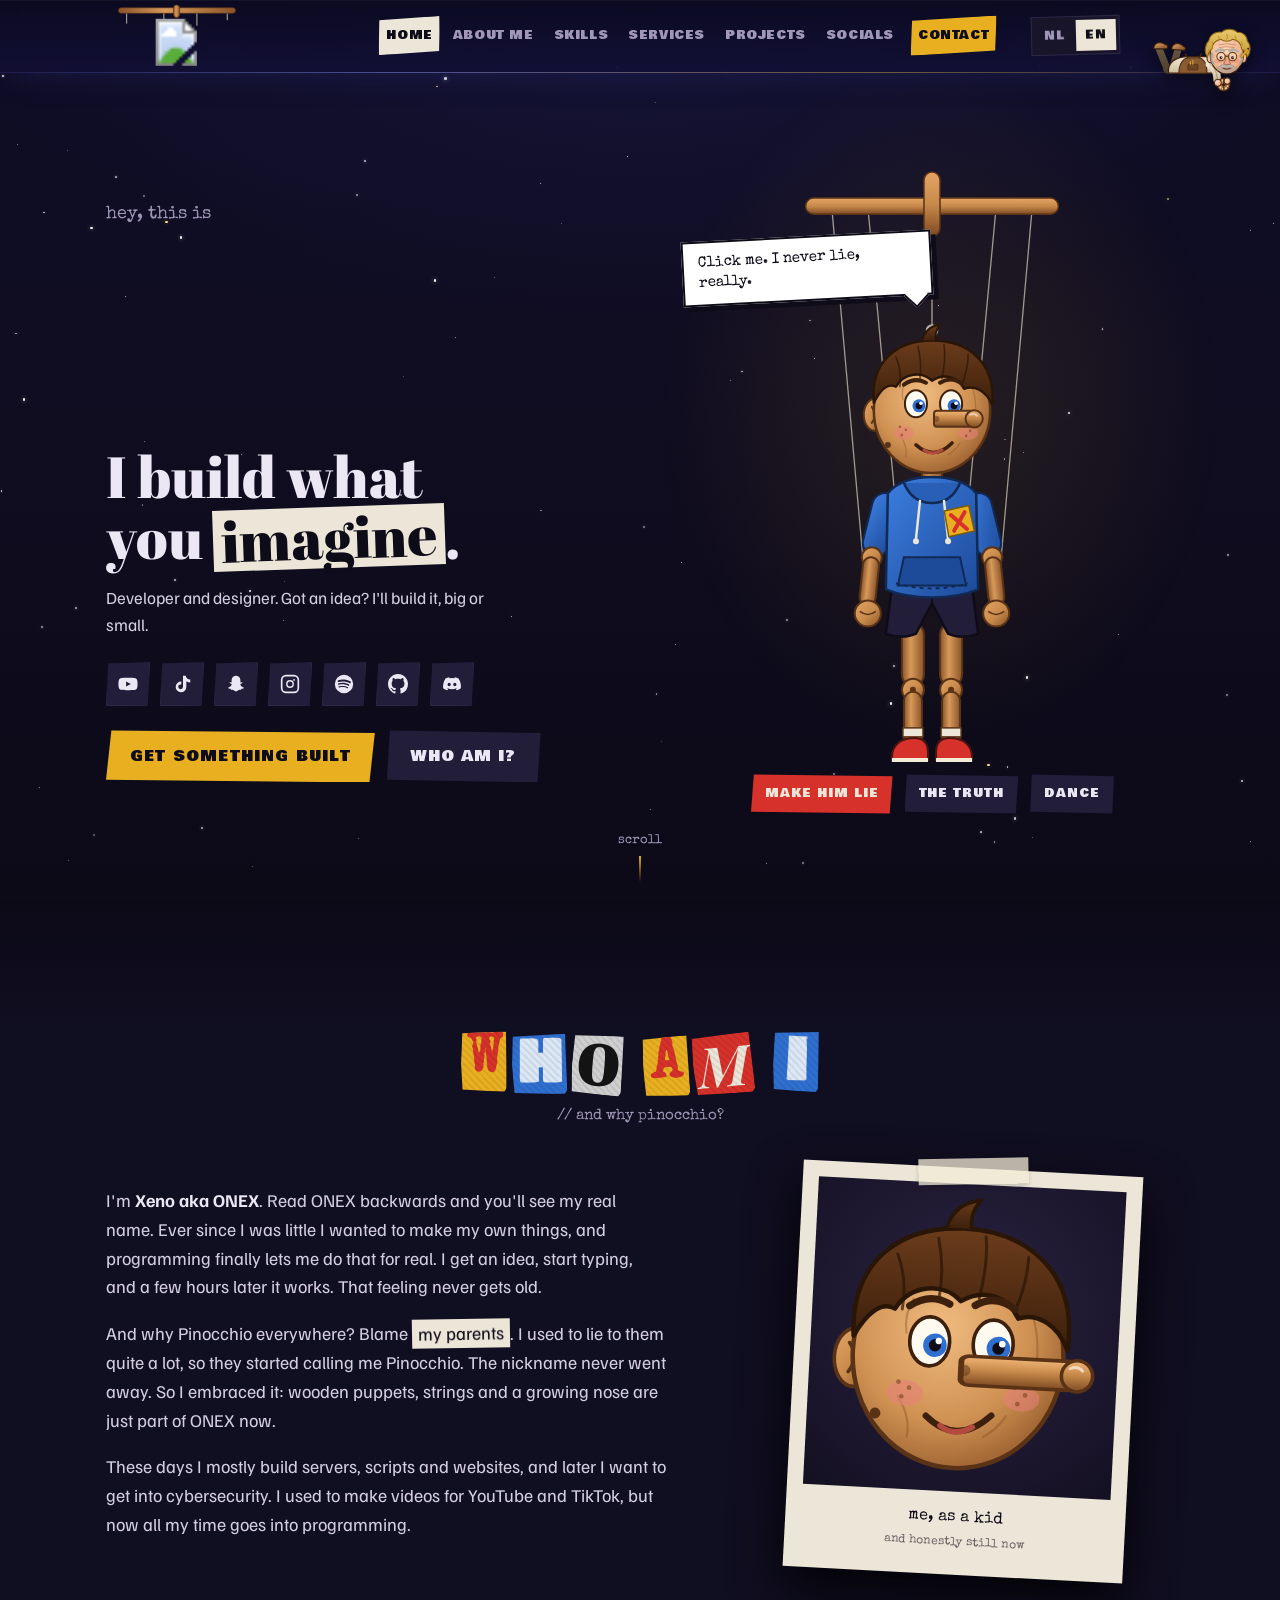
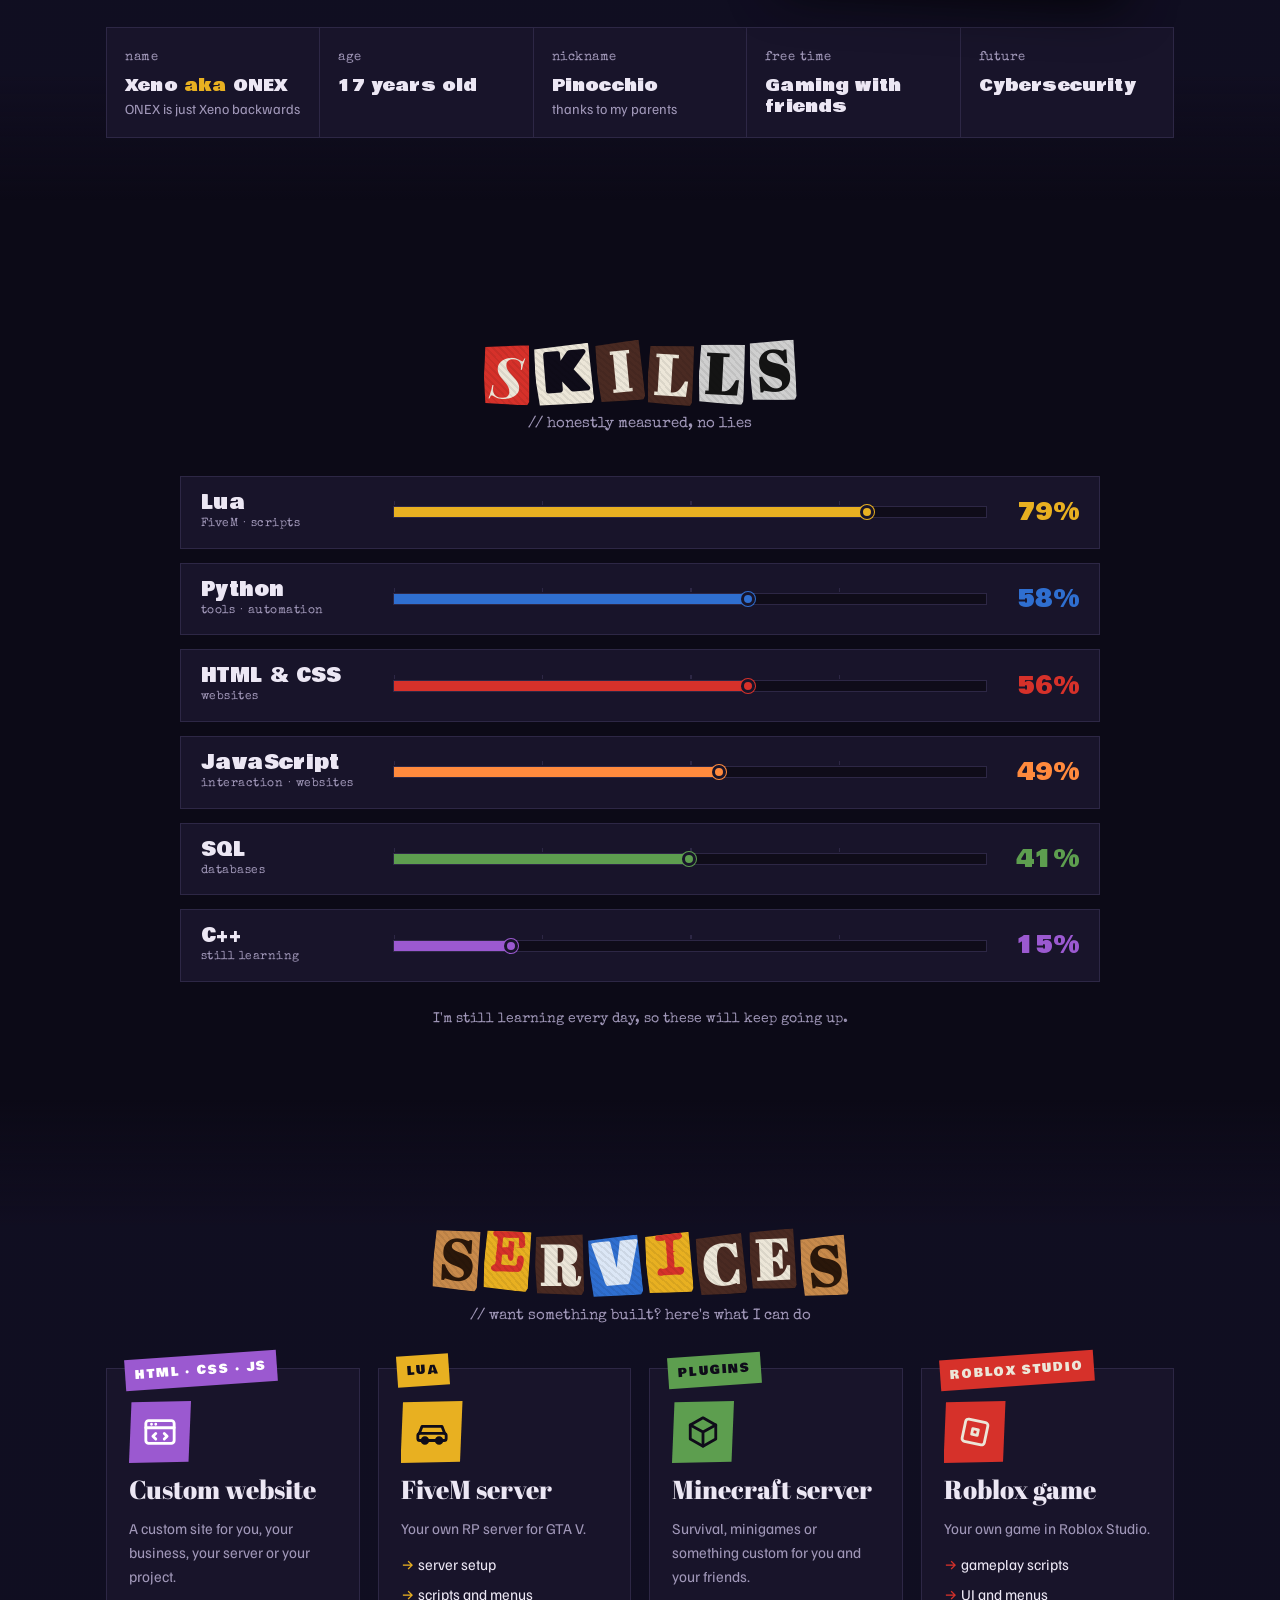
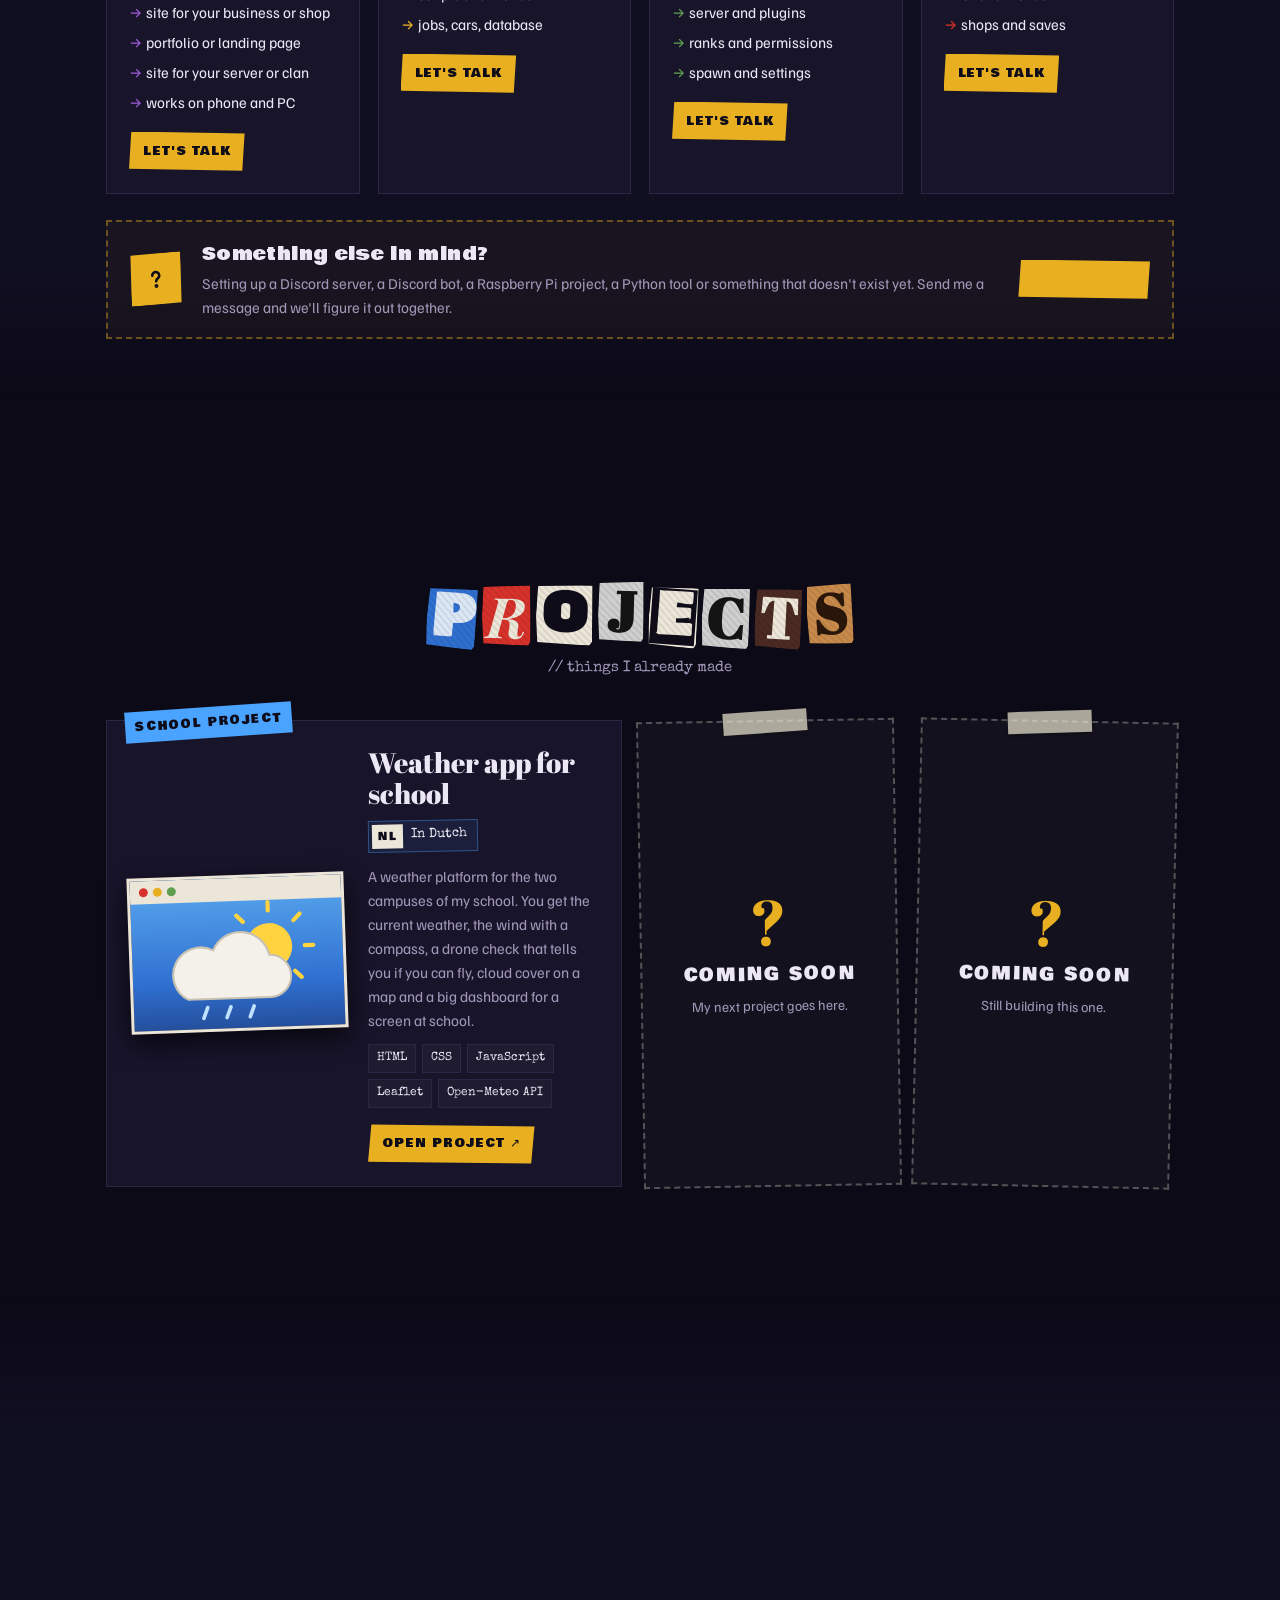
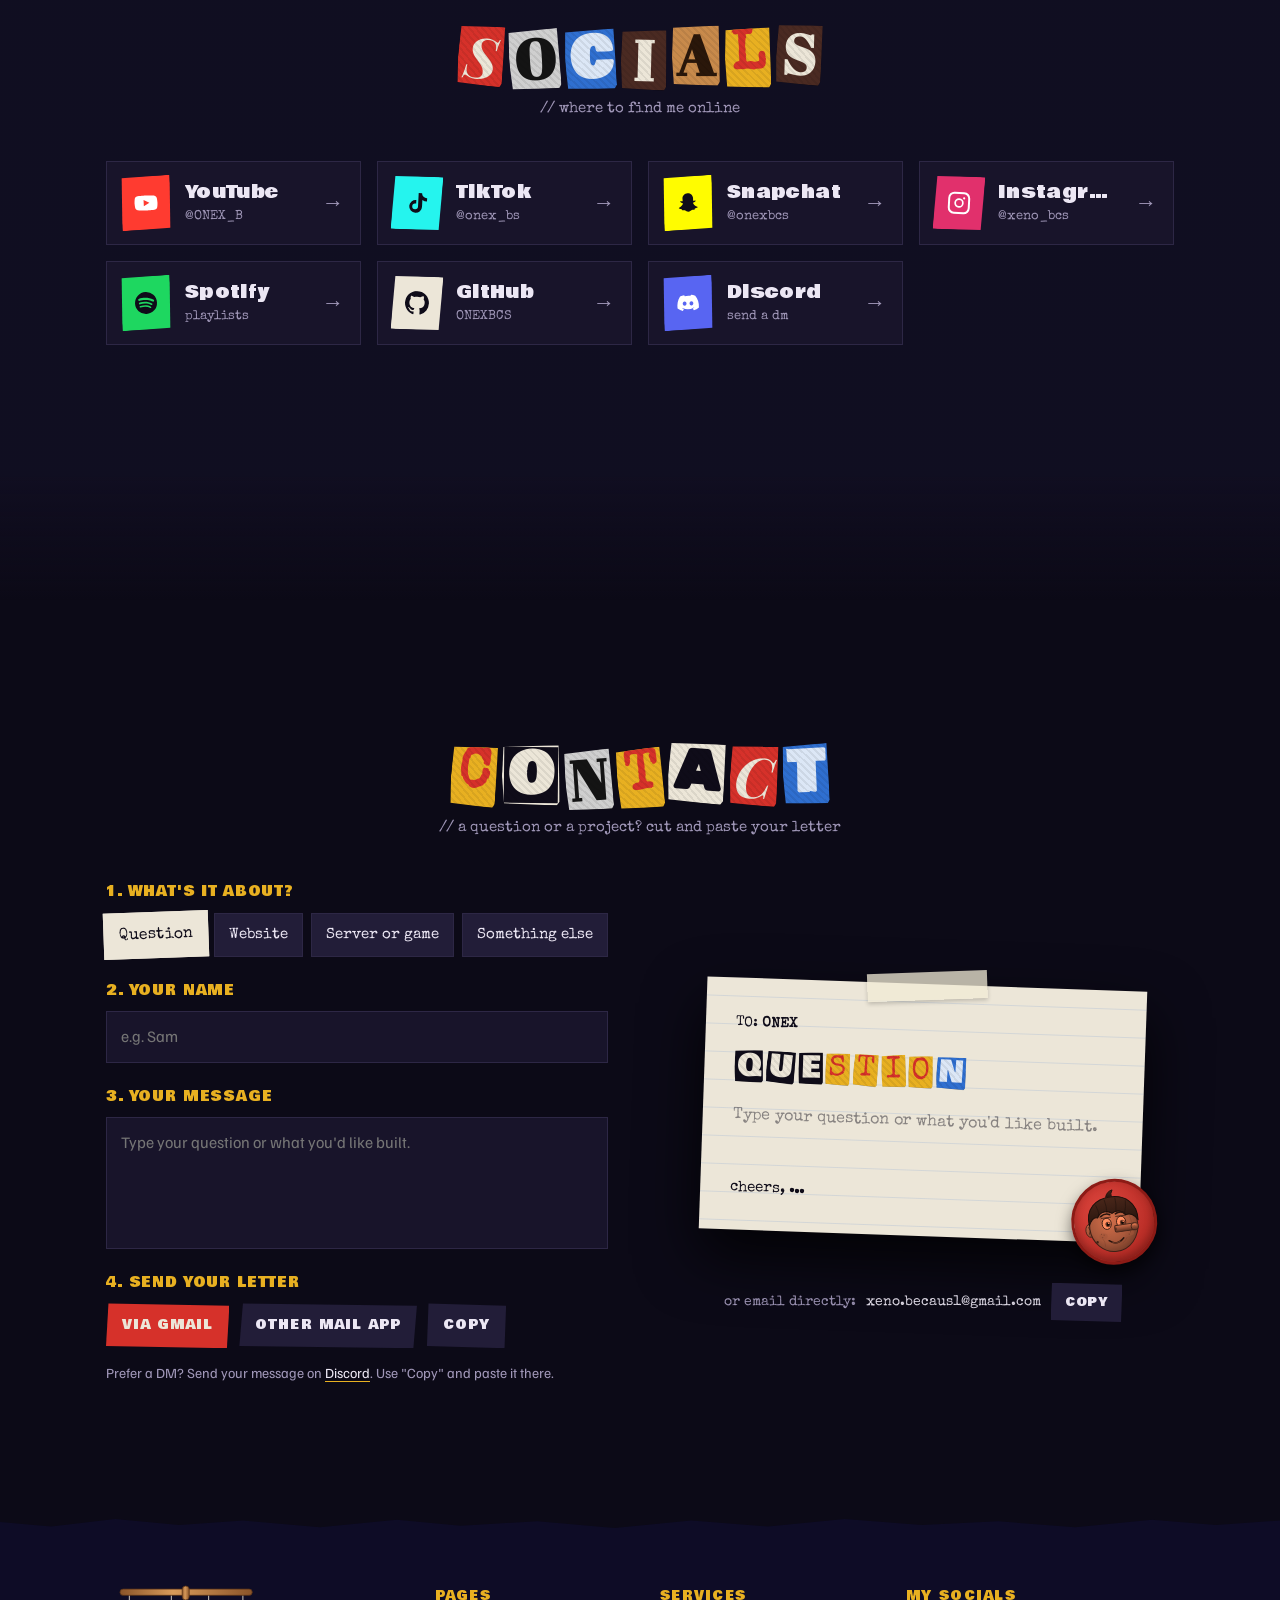
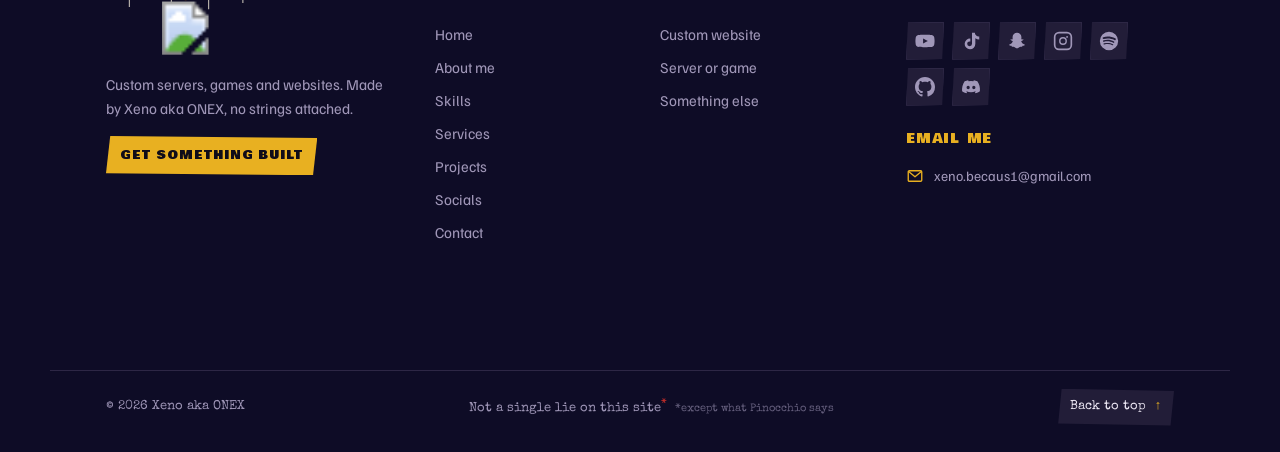
==== index.html @ 5aa5f18d "Intro strings: Contact (7th menu item) drops in order again Co-Authored-By: Claude Opus 5.5 <noreply" ====
<!doctype html>
<html lang="nl">
<head>
<script>if(!matchMedia("(prefers-reduced-motion: reduce)").matches)document.documentElement.classList.add("rig-on")</script>
<meta charset="utf-8">
<meta name="viewport" content="width=device-width, initial-scale=1, viewport-fit=cover">
<meta name="description" content="ONEX: servers, games en websites op maat. FiveM, Minecraft, Roblox en custom websites.">
<link rel="icon" href="favicon.ico" sizes="any">
<link rel="icon" type="image/png" sizes="64x64" href="assets/images/favicon.png">
<link rel="apple-touch-icon" href="assets/images/apple-touch-icon.png">
<meta name="theme-color" content="#0f0c19">
<meta property="og:title" content="ONEX · Pinokkio's werkplaats">
<meta property="og:description" content="Ik bouw wat jij bedenkt. Servers, games en websites op maat.">
<title>ONEX · Pinokkio's werkplaats</title>
<link rel="preconnect" href="https://fonts.googleapis.com">
<link rel="preconnect" href="https://fonts.gstatic.com" crossorigin>
<link rel="stylesheet" href="https://fonts.googleapis.com/css2?family=Abril+Fatface&family=Bowlby+One&family=Familjen+Grotesk:wght@400;500;700&family=Special+Elite&family=Rubik+Mono+One&family=Playfair+Display:ital,wght@1,900&display=swap">
<link rel="stylesheet" href="assets/css/style.css?v=66">
</head>
<body>


<svg width="0" height="0" style="position:absolute" aria-hidden="true">
  <defs>
    <linearGradient id="gWood" x1="0" y1="0" x2="1" y2="1"><stop offset="0" stop-color="#e3a466"/><stop offset=".55" stop-color="#c88a4b"/><stop offset="1" stop-color="#8a5429"/></linearGradient>
    <radialGradient id="gFace" cx=".42" cy=".38" r=".7"><stop offset="0" stop-color="#f0bb80"/><stop offset=".6" stop-color="#cf9152"/><stop offset="1" stop-color="#93592b"/></radialGradient>
    <linearGradient id="gNose" x1="0" y1="0" x2="0" y2="1"><stop offset="0" stop-color="#f0b675"/><stop offset=".45" stop-color="#c88a4b"/><stop offset="1" stop-color="#7e4a22"/></linearGradient>
    <linearGradient id="gLimb" x1="0" y1="0" x2="1" y2="0"><stop offset="0" stop-color="#8a5429"/><stop offset=".4" stop-color="#d89a5a"/><stop offset="1" stop-color="#8a5429"/></linearGradient>
    <linearGradient id="gHood" x1="0" y1="0" x2="1" y2="1"><stop offset="0" stop-color="#3c7ee0"/><stop offset="1" stop-color="#1d4a99"/></linearGradient>
    <pattern id="gScan" width="4" height="4" patternUnits="userSpaceOnUse"><rect width="4" height="2" fill="#00000030"/></pattern>
    <linearGradient id="gHair" x1="0" y1="0" x2="0" y2="1"><stop offset="0" stop-color="#6b3c1b"/><stop offset="1" stop-color="#3d200c"/></linearGradient>
  </defs>

  <!-- original wooden head, nose controlled by --nose -->
  <symbol id="pHead" viewBox="0 0 320 560" overflow="visible">
    <!-- ear -->
    <ellipse cx="103" cy="128" rx="11" ry="16" fill="url(#gWood)" stroke="#5a3317" stroke-width="2"/>
    <path d="M100 120q6 8 0 16" stroke="#5a3317" stroke-width="2" fill="none" stroke-linecap="round"/>
    <!-- face -->
    <ellipse cx="160" cy="124" rx="58" ry="62" fill="url(#gFace)" stroke="#5a3317" stroke-width="2.5"/>
    <g stroke="#7a4520" stroke-width="1.2" fill="none" opacity=".35" stroke-linecap="round">
      <path d="M128 148q8 12 6 22"/><path d="M200 100q6 18 2 36"/><path d="M134 94q-5 9-3 19"/><path d="M188 156q-5 8-12 12"/>
    </g>
    <!-- carved hair -->
    <path d="M102 116C98 74 126 54 160 54c36 0 64 22 60 64-6-14-18-20-28-16-6-12-20-16-32-8-10-10-28-8-36 6-8-4-16 4-22 16z" fill="url(#gHair)" stroke="#2a1606" stroke-width="2.5" stroke-linejoin="round"/>
    <g stroke="#2a1606" stroke-width="1.6" fill="none" opacity=".7" stroke-linecap="round">
      <path d="M124 70q6 14 4 30"/><path d="M146 60q4 16 2 32"/><path d="M172 58q2 14-2 34"/><path d="M196 68q0 14-6 30"/>
    </g>
    <path d="M150 54q4-14 18-16q-6 8-4 16" fill="url(#gHair)" stroke="#2a1606" stroke-width="2"/>
    <!-- brows -->
    <path d="M132 98q11-8 22-2" stroke="#3d200c" stroke-width="4" fill="none" stroke-linecap="round"/>
    <path d="M168 96q11-7 22 1" stroke="#3d200c" stroke-width="4" fill="none" stroke-linecap="round"/>
    <!-- eyes -->
    <ellipse cx="144" cy="117" rx="11" ry="13.5" fill="#fffaf0" stroke="#3d200c" stroke-width="2"/>
    <ellipse cx="179" cy="117" rx="11" ry="13.5" fill="#fffaf0" stroke="#3d200c" stroke-width="2"/>
    <g class="p-pupil">
      <circle cx="147" cy="119" r="6.5" fill="#2f6fd0"/><circle cx="147" cy="119" r="3.4" fill="#0f0c19"/><circle cx="149" cy="116.5" r="1.8" fill="#fff"/>
      <circle cx="182" cy="119" r="6.5" fill="#2f6fd0"/><circle cx="182" cy="119" r="3.4" fill="#0f0c19"/><circle cx="184" cy="116.5" r="1.8" fill="#fff"/>
    </g>
    <ellipse class="p-lid" cx="144" cy="117" rx="12" ry="14.5" fill="#c88a4b" stroke="#3d200c" stroke-width="2"/>
    <ellipse class="p-lid" cx="179" cy="117" rx="12" ry="14.5" fill="#c88a4b" stroke="#3d200c" stroke-width="2"/>
    <!-- cheeks & freckles -->
    <ellipse cx="132" cy="146" rx="10" ry="7" fill="#e8807a" opacity=".55"/>
    <ellipse cx="196" cy="146" rx="10" ry="7" fill="#e8807a" opacity=".55"/>
    <g fill="#7a4520" opacity=".6"><circle cx="128" cy="140" r="1.3"/><circle cx="134" cy="143" r="1.3"/><circle cx="130" cy="148" r="1.3"/><circle cx="192" cy="140" r="1.3"/><circle cx="198" cy="144" r="1.3"/><circle cx="194" cy="149" r="1.3"/></g>
    <!-- mouth -->
    <path d="M144 158q18 16 36-2" stroke="#3d200c" stroke-width="3.5" fill="none" stroke-linecap="round"/>
    <path d="M152 163q8 6 18 0" stroke="#b34a3e" stroke-width="3" fill="none" stroke-linecap="round"/>
    <!-- wood joint at jaw -->
    <circle cx="116" cy="158" r="3" fill="#5a3317"/>
    <!-- nose -->
    <rect class="p-nose" x="162" y="124" width="40" height="16" rx="3" fill="url(#gNose)" stroke="#5a3317" stroke-width="2"/>
    <g class="p-tip">
      <circle cx="202" cy="132" r="8.6" fill="url(#gNose)" stroke="#5a3317" stroke-width="2"/>
      <path d="M198 128q4-2 7 1" stroke="#fff" stroke-width="1.6" fill="none" opacity=".6" stroke-linecap="round"/>
      <g class="p-leaf"><path d="M200 124q2-14 16-16q-2 14-16 16z" fill="#5d9e4f" stroke="#2e5a24" stroke-width="1.5"/><path d="M201 123l10-10" stroke="#2e5a24" stroke-width="1.2"/></g>
    </g>
    <circle cx="164" cy="132" r="3.2" fill="#5a3317" opacity=".5"/>
  </symbol>

  <symbol id="i-gh" viewBox="0 0 16 16"><path d="M8 0C3.58 0 0 3.58 0 8c0 3.54 2.29 6.53 5.47 7.59.4.07.55-.17.55-.38 0-.19-.01-.82-.01-1.49-2.01.37-2.53-.49-2.69-.94-.09-.23-.48-.94-.82-1.13-.28-.15-.68-.52-.01-.53.63-.01 1.08.58 1.23.82.72 1.21 1.87.87 2.33.66.07-.52.28-.87.51-1.07-1.78-.2-3.64-.89-3.64-3.95 0-.87.31-1.59.82-2.15-.08-.2-.36-1.02.08-2.12 0 0 .67-.21 2.2.82.64-.18 1.32-.27 2-.27.68 0 1.36.09 2 .27 1.53-1.04 2.2-.82 2.2-.82.44 1.1.16 1.92.08 2.12.51.56.82 1.27.82 2.15 0 3.07-1.87 3.75-3.65 3.95.29.25.54.73.54 1.48 0 1.07-.01 1.93-.01 2.2 0 .21.15.46.55.38A8.01 8.01 0 0016 8c0-4.42-3.58-8-8-8z"/></symbol>
  <symbol id="i-yt" viewBox="0 0 24 24"><path d="M23 7.2a3 3 0 00-2.1-2.1C19 4.6 12 4.6 12 4.6s-7 0-8.9.5A3 3 0 001 7.2 31 31 0 00.5 12 31 31 0 001 16.8a3 3 0 002.1 2.1c1.9.5 8.9.5 8.9.5s7 0 8.9-.5a3 3 0 002.1-2.1 31 31 0 00.5-4.8 31 31 0 00-.5-4.8zM9.7 15.1V8.9L15.4 12z"/></symbol>
  <symbol id="i-tt" viewBox="0 0 24 24"><path d="M16.6 2h-3.4v13.4a2.9 2.9 0 11-2.9-2.9c.3 0 .6 0 .9.1V9.1a6.4 6.4 0 106 6.3V8.6a8.1 8.1 0 004.7 1.5V6.7a4.8 4.8 0 01-5.3-4.7z"/></symbol>
  <symbol id="i-sc" viewBox="0 0 24 24"><path d="M12 2.2c2.9 0 5.2 2.2 5.3 5.1l-.1 2.6c.6.3 1.3.1 1.8-.1.5-.2 1 .4.6.9-.5.6-1.5.9-2.2 1.2-.3.1-.4.4-.3.7.8 1.8 2.2 3.1 4 3.6.4.1.5.6.1.8-.8.4-1.7.6-2.6.8-.2.3-.2.9-.5 1.2-.8 0-1.7-.2-2.6.1-1.2.4-2 1.7-3.5 1.7s-2.3-1.3-3.5-1.7c-.9-.3-1.8-.1-2.6-.1-.3-.3-.3-.9-.5-1.2-.9-.2-1.8-.4-2.6-.8-.4-.2-.3-.7.1-.8 1.8-.5 3.2-1.8 4-3.6.1-.3 0-.6-.3-.7-.7-.3-1.7-.6-2.2-1.2-.4-.5.1-1.1.6-.9.5.2 1.2.4 1.8.1l-.1-2.6C6.8 4.4 9.1 2.2 12 2.2z"/></symbol>
  <symbol id="i-sp" viewBox="0 0 24 24"><path d="M12 1a11 11 0 100 22 11 11 0 000-22zm5 15.9a.7.7 0 01-.9.2c-2.6-1.6-5.8-1.9-9.6-1a.7.7 0 11-.3-1.3c4.2-1 7.7-.6 10.6 1.2.3.2.4.6.2.9zm1.3-3a.9.9 0 01-1.2.3c-2.9-1.8-7.4-2.3-10.9-1.3a.9.9 0 11-.5-1.7c4-1.2 9-.6 12.3 1.5.4.2.6.8.3 1.2zm.1-3.1C14.9 8.7 9.2 8.5 5.9 9.5a1.1 1.1 0 11-.6-2.1c3.8-1.2 10.1-.9 14.1 1.4a1.1 1.1 0 11-1 1.9z"/></symbol>
  <symbol id="i-ig" viewBox="0 0 24 24"><path d="M12 7.3a4.7 4.7 0 100 9.4 4.7 4.7 0 000-9.4zm0 7.7a3 3 0 110-6 3 3 0 010 6zm6-7.9a1.1 1.1 0 11-2.2 0 1.1 1.1 0 012.2 0zM16.8 1H7.2A6.2 6.2 0 001 7.2v9.6A6.2 6.2 0 007.2 23h9.6a6.2 6.2 0 006.2-6.2V7.2A6.2 6.2 0 0016.8 1zm4.2 15.8a4.2 4.2 0 01-4.2 4.2H7.2A4.2 4.2 0 013 16.8V7.2A4.2 4.2 0 017.2 3h9.6A4.2 4.2 0 0121 7.2z"/></symbol>
  <symbol id="i-dc" viewBox="0 0 24 24"><path d="M19.6 5.2A17 17 0 0015.4 4l-.5 1a15.7 15.7 0 00-5.8 0l-.5-1a17 17 0 00-4.2 1.2C1.7 9.2 1 13.1 1.3 17a17 17 0 005.2 2.6l1.1-1.8a11 11 0 01-1.7-.8l.4-.3a12 12 0 0011.4 0l.4.3-1.7.8 1.1 1.8a17 17 0 005.2-2.6c.4-4.5-.7-8.4-3.1-11.8zM8.6 14.6c-1 0-1.9-1-1.9-2.1s.8-2.1 1.9-2.1 1.9 1 1.9 2.1-.8 2.1-1.9 2.1zm6.8 0c-1 0-1.9-1-1.9-2.1s.8-2.1 1.9-2.1 1.9 1 1.9 2.1-.8 2.1-1.9 2.1z"/></symbol>
</svg>

<header class="header">
  <div class="wrap">
    <a class="logo" href="#home" aria-label="ONEX home"><svg class="brand" viewBox="0 0 204 90" role="img" aria-label="ONEX">
  <g class="b-swing">
    <g stroke="#e6dfcf" stroke-width="1.3" opacity=".9"><line x1="30" y1="9" x2="30" y2="27"/><line x1="84" y1="9" x2="84" y2="24"/><line x1="132" y1="9" x2="132" y2="30"/><line x1="176" y1="9" x2="176" y2="22"/></g>
    <image preserveAspectRatio="xMidYMid meet" href="assets/images/onex-letters.webp" x="2" y="20" width="200" height="68.3"/>
  </g>
  <g class="b-bar">
    <rect x="18" y="4" width="170" height="8" rx="4" fill="url(#gLimb)" stroke="#5a3317" stroke-width="1"/>
    <rect x="98" y="0" width="9" height="18" rx="4.5" fill="url(#gLimb)" stroke="#5a3317" stroke-width="1"/>
  </g>
</svg></a>
    <input type="checkbox" id="menu" aria-label="Menu openen">
    <label class="burger" for="menu" aria-hidden="true"><span></span><span></span><span></span></label>
    <nav class="nav" aria-label="Hoofdmenu">
      <a href="#home">Home</a>
      <a href="#wie">Wie ben ik</a>
      <a href="#skills">Skills</a>
      <a href="#bouwen">Laten maken</a>
      <a href="#projecten">Projecten</a>
      <a href="#socials">Socials</a>
      <a href="#contact" class="cta">Contact</a>
    </nav>
    <div class="lang" role="group" aria-label="Kies taal"><button type="button" data-lang="nl" aria-pressed="true">NL</button><button type="button" data-lang="en" aria-pressed="false">EN</button></div>
  </div>
  <div class="progress" aria-hidden="true"></div>
</header>

<main>
  <!-- HOME -->
  <section class="hero" id="home">
    <div class="wrap hero-grid">
      <div class="copy">
        <p class="hey">hey, dit is</p>
        <h1 class="letters" aria-label="ONEX"><span class="lt" style="left:0.0%;top:5.98%;width:33.03%;--d:0.0s;--sw:5.2s;--a:2deg;z-index:1"><img src="assets/images/letter-o.webp" alt="" draggable="false"></span><span class="lt" style="left:27.47%;top:3.32%;width:29.85%;--d:0.15s;--sw:4.6s;--a:2.6deg;z-index:2"><img src="assets/images/letter-n.webp" alt="" draggable="false"></span><span class="lt" style="left:52.21%;top:13.95%;width:29.4%;--d:0.3s;--sw:5.8s;--a:1.6deg;z-index:3"><img src="assets/images/letter-e.webp" alt="" draggable="false"></span><span class="lt" style="left:78.32%;top:0.0%;width:21.68%;--d:0.44999999999999996s;--sw:4.9s;--a:2.4deg;z-index:4"><img src="assets/images/letter-x.webp" alt="" draggable="false"></span></h1>
                <h2 class="hero-title">Ik bouw wat jij <em>bedenkt</em>.</h2>
        <p class="sub">Developer en designer. Heb je een idee? Dan maak ik het, groot of klein.</p>
        <div class="icons">
          <a style="--c:#ff3b30;--on:#fff" href="https://www.youtube.com/@ONEX_B" target="_blank" rel="noopener" aria-label="YouTube"><svg class="i"><use href="#i-yt"/></svg></a>
          <a style="--c:#25f4ee;--on:#0f0c19" href="https://www.tiktok.com/@onex_bs" target="_blank" rel="noopener" aria-label="TikTok"><svg class="i"><use href="#i-tt"/></svg></a>
          <a style="--c:#fffc00;--on:#0f0c19" href="https://www.snapchat.com/@onexbcs?share_id=fpzCQ9LOANc&amp;locale=nl-BE" target="_blank" rel="noopener" aria-label="Snapchat"><svg class="i"><use href="#i-sc"/></svg></a>
          <a style="--c:#e1306c;--on:#fff" href="https://www.instagram.com/xeno_bcs" target="_blank" rel="noopener" aria-label="Instagram"><svg class="i"><use href="#i-ig"/></svg></a>
          <a style="--c:#1ed760;--on:#0f0c19" href="https://open.spotify.com/user/xenobecaus" target="_blank" rel="noopener" aria-label="Spotify"><svg class="i"><use href="#i-sp"/></svg></a>
          <a style="--c:#ece6d8;--on:#0f0c19" href="https://github.com/ONEXBCS" target="_blank" rel="noopener" aria-label="GitHub"><svg class="i"><use href="#i-gh"/></svg></a>
          <a style="--c:#5865f2;--on:#fff" href="https://discordapp.com/users/730111801668141116" target="_blank" rel="noopener" aria-label="Discord"><svg class="i"><use href="#i-dc"/></svg></a>
        </div>
        <div class="btns">
          <a class="btn" href="#bouwen">Iets laten maken</a>
          <a class="btn ghost" href="#wie">Wie ben ik?</a>
        </div>
      </div>

      <div class="show">
        <div class="stage">
          <div class="bubble" id="bubble" data-noi18n aria-live="polite">Klik op mij. Ik lieg nooit, echt.</div>
          <div class="rig" id="rig">
          <svg class="puppet" id="puppet" viewBox="0 -118 320 598" role="img" aria-label="Houten marionet, klik om zijn neus te laten groeien">
            <defs><linearGradient id="gBar" x1="0" y1="0" x2="0" y2="1"><stop offset="0" stop-color="#e3a466"/><stop offset=".5" stop-color="#c88a4b"/><stop offset="1" stop-color="#7e4a22"/></linearGradient></defs>
            <g class="all">
              <!-- strings -->
              <g stroke="#d9d1bf" stroke-width="1.3" opacity=".75">
                <line x1="160" y1="-80" x2="160" y2="40"/>
                              </g>
              <circle cx="160" cy="44" r="5" fill="none" stroke="#b8b0a0" stroke-width="2.5"/>
              <g stroke="#d9d1bf" stroke-width="1.3" opacity=".7">
                <line class="str" data-limb="legL" data-px="141" data-py="402" x1="96" y1="-80" x2="141" y2="402"/>
                <line class="str" data-limb="legR" data-px="179" data-py="402" x1="224" y1="-80" x2="179" y2="402"/>
                <line class="str" data-limb="armL" data-px="96" data-py="326" x1="60" y1="-80" x2="96" y2="326"/>
                <line class="str" data-limb="armR" data-px="224" data-py="326" x1="260" y1="-80" x2="224" y2="326"/>
              </g>

              <!-- legs (behind body) -->
              <g class="legL">
                                <rect x="130" y="336" width="22" height="62" rx="11" fill="url(#gLimb)" stroke="#5a3317" stroke-width="2"/>
                <circle cx="141" cy="402" r="11" fill="url(#gWood)" stroke="#5a3317" stroke-width="2"/>
                <circle cx="141" cy="402" r="3" fill="#5a3317"/>
                <rect x="132" y="404" width="18" height="56" rx="9" fill="url(#gLimb)" stroke="#5a3317" stroke-width="2"/>
                <rect x="131" y="440" width="20" height="9" fill="#ece6d8" stroke="#5a3317" stroke-width="1.5"/>
                <path d="M120 470c0-14 10-20 22-20s14 8 14 14v8h-32c-3 0-4-1-4-2z" fill="#d6312a" stroke="#4a1410" stroke-width="2"/>
                <path d="M120 472h36" stroke="#f2ecd6" stroke-width="4"/>
              </g>
              <g class="legR">
                                <rect x="168" y="336" width="22" height="62" rx="11" fill="url(#gLimb)" stroke="#5a3317" stroke-width="2"/>
                <circle cx="179" cy="402" r="11" fill="url(#gWood)" stroke="#5a3317" stroke-width="2"/>
                <circle cx="179" cy="402" r="3" fill="#5a3317"/>
                <rect x="170" y="404" width="18" height="56" rx="9" fill="url(#gLimb)" stroke="#5a3317" stroke-width="2"/>
                <rect x="169" y="440" width="20" height="9" fill="#ece6d8" stroke="#5a3317" stroke-width="1.5"/>
                <path d="M200 470c0-14-10-20-22-20s-14 8-14 14v8h32c3 0 4-1 4-2z" fill="#d6312a" stroke="#4a1410" stroke-width="2"/>
                <path d="M164 472h36" stroke="#f2ecd6" stroke-width="4"/>
              </g>

              <!-- shorts -->
              <path d="M120 300h80l6 46c-10 4-22 4-30 0l-16-30-16 30c-8 4-20 4-30 0z" fill="#221d38" stroke="#0f0c19" stroke-width="2.5" stroke-linejoin="round"/>
              <path d="M160 304v12" stroke="#0f0c19" stroke-width="2"/>

              <!-- arms (behind hoodie) -->
              <g class="armL">
                                <rect x="102" y="206" width="26" height="64" rx="13" transform="rotate(14 114 212)" fill="url(#gHood)" stroke="#102a55" stroke-width="2"/>
                <circle cx="100" cy="270" r="10" fill="url(#gWood)" stroke="#5a3317" stroke-width="2"/>
                <rect x="92" y="270" width="16" height="48" rx="8" transform="rotate(6 100 270)" fill="url(#gLimb)" stroke="#5a3317" stroke-width="2"/>
                <circle cx="96" cy="326" r="13" fill="url(#gWood)" stroke="#5a3317" stroke-width="2"/>
                <path d="M88 324q8 6 16 0" stroke="#5a3317" stroke-width="1.6" fill="none"/>
              </g>
              <g class="armR">
                                <rect x="192" y="206" width="26" height="64" rx="13" transform="rotate(-14 206 212)" fill="url(#gHood)" stroke="#102a55" stroke-width="2"/>
                <circle cx="220" cy="270" r="10" fill="url(#gWood)" stroke="#5a3317" stroke-width="2"/>
                <rect x="212" y="270" width="16" height="48" rx="8" transform="rotate(-6 220 270)" fill="url(#gLimb)" stroke="#5a3317" stroke-width="2"/>
                <circle cx="224" cy="326" r="13" fill="url(#gWood)" stroke="#5a3317" stroke-width="2"/>
                <path d="M216 324q8 6 16 0" stroke="#5a3317" stroke-width="1.6" fill="none"/>
              </g>

              <!-- neck -->
              <rect x="150" y="178" width="20" height="26" rx="4" fill="url(#gLimb)" stroke="#5a3317" stroke-width="2"/>

              <!-- hoodie -->
              <path d="M116 206c10-12 26-16 44-16s34 4 44 16l2 96c-14 6-30 8-46 8s-32-2-46-8z" fill="url(#gHood)" stroke="#102a55" stroke-width="2.5" stroke-linejoin="round"/>
              <path d="M132 196c6 14 16 20 28 20s22-6 28-20" fill="#2a5fb8" stroke="#102a55" stroke-width="2.5"/>
              <path d="M148 214l-4 38M172 214l4 38" stroke="#ece6d8" stroke-width="2.5" stroke-linecap="round"/>
              <circle cx="144" cy="254" r="3" fill="#ece6d8"/><circle cx="176" cy="254" r="3" fill="#ece6d8"/>
              <path d="M132 270h56l6 28h-68z" fill="#1d4a99" stroke="#102a55" stroke-width="2"/>
              <!-- ransom X patch -->
              <g transform="rotate(-8 186 236)">
                <path d="M174 222l25 -2 2 26-26 2z" fill="#e8b021" stroke="#7a5a08" stroke-width="1.5"/>
                <path d="M180 227l14 16M194 226l-13 17" stroke="#d6312a" stroke-width="4" stroke-linecap="round"/>
              </g>
              <path d="M124 296q36 10 72 0" stroke="#102a55" stroke-width="2" fill="none" stroke-dasharray="4 4"/>

              <!-- head -->
              <use href="#pHead" width="320" height="560"/>
            </g>
            <g class="bar">
              <rect x="34" y="-88" width="252" height="16" rx="8" fill="url(#gBar)" stroke="#5a3317" stroke-width="1.5"/>
              <rect x="152" y="-114" width="16" height="64" rx="8" fill="url(#gBar)" stroke="#5a3317" stroke-width="1.5"/>
            </g>
          </svg>
          </div>
        </div>
        <div class="btns">
          <button class="btn red sm" id="lie">Laat hem liegen</button>
          <button class="btn ghost sm" id="truth">De waarheid</button>
          <button class="btn ghost sm" id="dance">Dansen</button>
        </div>
      </div>
    </div>
    <a class="scroll" href="#wie"><span>scroll</span><i></i></a>
  </section>

  <!-- WIE BEN IK -->
  <section class="alt" id="wie">
    <div class="wrap">
      <div class="sec-head"><h2 class="ransom" data-word="WIE BEN IK" data-seed="7" aria-label="Wie ben ik"></h2><p>// en waarom pinokkio?</p></div>
      <div class="about">
        <div>
          <p>Ik ben <strong>Xeno aka ONEX</strong>. Lees ONEX maar eens achterstevoren, dan zie je mijn echte naam. Van kleins af aan wilde ik al mijn eigen dingen maken, en met programmeren kan dat eindelijk echt. Ik krijg een idee, begin te typen en een paar uur later werkt het. Dat gevoel blijft gewoon leuk.</p>
          <p>En waarom overal Pinokkio? Dat is de schuld van <span class="mark">mijn ouders</span>. Vroeger loog ik nogal vaak tegen hen, dus begonnen ze me Pinokkio te noemen. Die bijnaam is nooit meer weggegaan. Dan maar omarmen: houten poppen, touwtjes en een neus die groeit horen nu gewoon bij ONEX.</p>
          <p>Nu bouw ik vooral servers, scripts en websites, en later wil ik de cybersecurity in. Vroeger maakte ik ook video's voor YouTube en TikTok, maar nu gaat al mijn tijd naar programmeren.</p>
        </div>
        <div class="polaroid">
          <i class="tape"></i>
          <div class="pic"><svg viewBox="88 36 150 156" aria-hidden="true"><use href="#pHead" width="320" height="560"/></svg></div>
          <p>ik, vroeger<small>en nu eigenlijk nog steeds</small></p>
        </div>
      </div>

      <div class="qa">
        <div class="q"><span class="qq">naam</span><p>Xeno <span class="y">aka</span> ONEX<small>ONEX is gewoon Xeno achterstevoren</small></p></div>
        <div class="q"><span class="qq">leeftijd</span><p><span id="age">17</span> jaar<small class="bday" id="bday" hidden>en vandaag jarig!</small></p></div>
        <div class="q"><span class="qq">bijnaam</span><p>Pinokkio<small>dankzij mijn ouders</small></p></div>
        <div class="q"><span class="qq">vrije tijd</span><p>Gamen met vrienden</p></div>
        <div class="q"><span class="qq">later</span><p>Cybersecurity</p></div>
      </div>
    </div>
  </section>

  <!-- SKILLS -->
  <section id="skills">
    <div class="wrap">
      <div class="sec-head"><h2 class="ransom" data-word="SKILLS" data-seed="13" aria-label="Skills"></h2><p>// eerlijk gemeten, zonder te liegen</p></div>
      <div class="skills">
        <div class="skill" style="--p:80;--c:#e8b021"><div class="lbl">Lua<small>FiveM · scripts</small></div><div class="ruler" role="img" aria-label="Lua 80 procent"><div class="fill"></div></div><div class="pct" data-to="80">0%</div></div><div class="skill" style="--p:60;--c:#2f6fd0"><div class="lbl">Python<small>tools · automatisatie</small></div><div class="ruler" role="img" aria-label="Python 60 procent"><div class="fill"></div></div><div class="pct" data-to="60">0%</div></div><div class="skill" style="--p:60;--c:#d6312a"><div class="lbl">HTML &amp; CSS<small>websites</small></div><div class="ruler" role="img" aria-label="HTML en CSS 60 procent"><div class="fill"></div></div><div class="pct" data-to="60">0%</div></div><div class="skill" style="--p:55;--c:#ff8a3d"><div class="lbl">JavaScript<small>interactie · websites</small></div><div class="ruler" role="img" aria-label="JavaScript 55 procent"><div class="fill"></div></div><div class="pct" data-to="55">0%</div></div><div class="skill" style="--p:50;--c:#5d9e4f"><div class="lbl">SQL<small>databases</small></div><div class="ruler" role="img" aria-label="SQL 50 procent"><div class="fill"></div></div><div class="pct" data-to="50">0%</div></div><div class="skill" style="--p:20;--c:#9b59d0"><div class="lbl">C++<small>nog aan het leren</small></div><div class="ruler" role="img" aria-label="C++ 20 procent"><div class="fill"></div></div><div class="pct" data-to="20">0%</div></div>
      </div>
      <p class="skill-note">Ik leer nog elke dag bij, dus dit gaat nog omhoog.</p>
    </div>
  </section>

  <!-- LATEN MAKEN -->
  <section class="alt" id="bouwen">
    <div class="wrap">
      <div class="sec-head"><h2 class="ransom" data-word="LATEN MAKEN" data-seed="17" aria-label="Laten maken"></h2><p>// wil je iets laten bouwen? dit kan ik voor je doen</p></div>
      <div class="services">
        <div class="svc" style="--c:#9b59d0;--on:#fff">
          <span class="tag">HTML · CSS · JS</span>
          <div class="ic"><svg viewBox="0 0 24 24"><rect x="2" y="4" width="20" height="16" rx="2"/><path d="M2 9h20M6 6.5h.01M9 6.5h.01"/><path d="M9 13l-2 2 2 2M15 13l2 2-2 2"/></svg></div>
          <h3>Custom website</h3>
          <p>Een site op maat voor jou, je bedrijf, je server of je project.</p>
          <ul><li>site voor je bedrijf of zaak</li><li>portfolio of landingspagina</li><li>site voor je server of clan</li><li>werkt op gsm en pc</li></ul>
          <a class="btn sm" href="#contact" data-pick="Custom website">Bespreken</a>
        </div>
        <div class="svc" style="--c:#e8b021;--on:#0f0c19">
          <span class="tag">LUA</span>
          <div class="ic"><svg viewBox="0 0 24 24"><path d="M3 13l2-5h14l2 5"/><rect x="2" y="13" width="20" height="5" rx="1.5"/><circle cx="7" cy="18" r="2"/><circle cx="17" cy="18" r="2"/></svg></div>
          <h3>FiveM server</h3>
          <p>Je eigen RP server voor GTA V.</p>
          <ul><li>server opzetten</li><li>scripts en menu's</li><li>jobs, auto's, database</li></ul>
          <a class="btn sm" href="#contact" data-pick="Server of game">Bespreken</a>
        </div>
        <div class="svc" style="--c:#5d9e4f;--on:#0f0c19">
          <span class="tag">PLUGINS</span>
          <div class="ic"><svg viewBox="0 0 24 24"><path d="M12 2l9 5v10l-9 5-9-5V7z"/><path d="M12 22V12M21 7l-9 5-9-5"/></svg></div>
          <h3>Minecraft server</h3>
          <p>Survival, minigames of iets eigen voor jou en je vrienden.</p>
          <ul><li>server en plugins</li><li>ranks en permissies</li><li>spawn en instellingen</li></ul>
          <a class="btn sm" href="#contact" data-pick="Server of game">Bespreken</a>
        </div>
        <div class="svc" style="--c:#d6312a;--on:#ece6d8">
          <span class="tag">ROBLOX STUDIO</span>
          <div class="ic"><svg viewBox="0 0 24 24"><rect x="4" y="4" width="16" height="16" rx="2" transform="rotate(12 12 12)"/><rect x="10" y="10" width="4" height="4" transform="rotate(12 12 12)"/></svg></div>
          <h3>Roblox game</h3>
          <p>Een eigen game in Roblox Studio.</p>
          <ul><li>gameplay scripts</li><li>UI en menu's</li><li>shops en saves</li></ul>
          <a class="btn sm" href="#contact" data-pick="Server of game">Bespreken</a>
        </div>
        <div class="other">
          <div class="ic"><svg viewBox="0 0 24 24"><path d="M9 9a3 3 0 115 2.2c-1 .7-2 1.3-2 2.8"/><circle cx="12" cy="18" r=".6" fill="currentColor"/></svg></div>
          <div><h3>Iets anders in gedachten?</h3><p>Een Discord server opzetten, een Discord bot, een Raspberry Pi project, een Python tool of iets wat nog niet bestaat. Stuur een berichtje, dan bekijken we samen wat kan.</p></div>
          <a class="btn sm" href="#contact" data-pick="Iets anders">Contacteer me</a>
        </div>
      </div>
    </div>
  </section>

  <!-- SOCIALS -->
  <!-- PROJECTEN -->
  <section id="projecten">
    <div class="wrap">
      <div class="sec-head"><h2 class="ransom" data-word="PROJECTEN" data-seed="23" aria-label="Projecten"></h2><p>// dingen die ik al gemaakt heb</p></div>
      <div class="projects">
        <article class="proj">
          <span class="tag">SCHOOLPROJECT</span>
          <a class="proj-shot" href="projecten/weer/" target="_blank" rel="noopener" aria-label="Weer-app openen">
            <span class="ps-bar"><i></i><i></i><i></i></span>
            <svg class="ps-art" viewBox="0 0 200 120" aria-hidden="true">
              <circle class="ps-sun" cx="130" cy="44" r="22"/>
              <g class="ps-rays"><path d="M130 10v-8M130 86v-8M96 44h-8M172 44h-8M106 20l-6-6M154 20l6-6M106 68l-6 6M154 68l6 6"/></g>
              <path class="ps-cloud" d="M52 92h78a20 20 0 0 0 0-40 28 28 0 0 0-53-6 22 22 0 0 0-25 46z"/>
              <g class="ps-drops"><path d="M70 100l-4 10M92 100l-4 10M114 100l-4 10"/></g>
            </svg>
          </a>
          <div class="proj-body">
            <h3>Weer-app voor school</h3>
            <span class="proj-lang"><b>NL</b>Nederlandstalig</span>
            <p>Een weerplatform voor de twee campussen van mijn school. Je ziet het weer van nu, de wind met een kompas, een drone-check of je mag vliegen, de bewolking op een kaart en een groot dashboard voor op een scherm op school.</p>
            <ul class="chips"><li>HTML</li><li>CSS</li><li>JavaScript</li><li>Leaflet</li><li>Open-Meteo API</li></ul>
            <a class="btn sm" href="projecten/weer/" target="_blank" rel="noopener">Open project ↗</a>
          </div>
        </article>
        <div class="proj soon"><span class="tape" aria-hidden="true"></span><span class="proj-q" aria-hidden="true">?</span><h3>Coming soon</h3><p>Hier komt mijn volgende project.</p></div>
        <div class="proj soon"><span class="tape" aria-hidden="true"></span><span class="proj-q" aria-hidden="true">?</span><h3>Coming soon</h3><p>Ik ben nog aan het bouwen.</p></div>
      </div>
    </div>
  </section>

  <section class="alt" id="socials">
    <div class="wrap">
      <div class="sec-head"><h2 class="ransom" data-word="SOCIALS" data-seed="11" aria-label="Socials"></h2><p>// hier vind je me online</p></div>
      <div class="socials">
        <a class="soc" style="--c:#ff3b30;--on:#fff" href="https://www.youtube.com/@ONEX_B" target="_blank" rel="noopener"><span class="badge"><svg class="i"><use href="#i-yt"/></svg></span><span><span class="name">YouTube</span><span class="handle">@ONEX_B</span></span><span class="arrow">→</span></a>
        <a class="soc" style="--c:#25f4ee;--on:#0f0c19" href="https://www.tiktok.com/@onex_bs" target="_blank" rel="noopener"><span class="badge"><svg class="i"><use href="#i-tt"/></svg></span><span><span class="name">TikTok</span><span class="handle">@onex_bs</span></span><span class="arrow">→</span></a>
        <a class="soc" style="--c:#fffc00;--on:#0f0c19" href="https://www.snapchat.com/@onexbcs?share_id=fpzCQ9LOANc&amp;locale=nl-BE" target="_blank" rel="noopener"><span class="badge"><svg class="i"><use href="#i-sc"/></svg></span><span><span class="name">Snapchat</span><span class="handle">@onexbcs</span></span><span class="arrow">→</span></a>
        <a class="soc" style="--c:#e1306c;--on:#fff" href="https://www.instagram.com/xeno_bcs" target="_blank" rel="noopener"><span class="badge"><svg class="i"><use href="#i-ig"/></svg></span><span><span class="name">Instagram</span><span class="handle">@xeno_bcs</span></span><span class="arrow">→</span></a>
        <a class="soc" style="--c:#1ed760;--on:#0f0c19" href="https://open.spotify.com/user/xenobecaus" target="_blank" rel="noopener"><span class="badge"><svg class="i"><use href="#i-sp"/></svg></span><span><span class="name">Spotify</span><span class="handle">playlists</span></span><span class="arrow">→</span></a>
        <a class="soc" style="--c:#ece6d8;--on:#0f0c19" href="https://github.com/ONEXBCS" target="_blank" rel="noopener"><span class="badge"><svg class="i"><use href="#i-gh"/></svg></span><span><span class="name">GitHub</span><span class="handle">ONEXBCS</span></span><span class="arrow">→</span></a>
        <a class="soc" style="--c:#5865f2;--on:#fff" href="https://discordapp.com/users/730111801668141116" target="_blank" rel="noopener"><span class="badge"><svg class="i"><use href="#i-dc"/></svg></span><span><span class="name">Discord</span><span class="handle">stuur een dm</span></span><span class="arrow">→</span></a>
      </div>
    </div>
  </section>

  <!-- CONTACT -->
  <section id="contact">
    <div class="wrap">
      <div class="sec-head"><h2 class="ransom" data-word="CONTACT" data-seed="5" aria-label="Contact"></h2><p>// een vraag of iets laten maken? knip je brief in elkaar</p></div>
      <div class="letter-grid">
        <form class="maker" id="maker" autocomplete="off">
          <fieldset>
            <legend>1. Waarover gaat het?</legend>
            <div class="picks" role="radiogroup">
              <label><input type="radio" name="what" value="Vraag" checked><span>Vraag</span></label>
              <label><input type="radio" name="what" value="Custom website"><span>Website</span></label>
              <label><input type="radio" name="what" value="Server of game"><span>Server of game</span></label>
              <label><input type="radio" name="what" value="Iets anders"><span>Iets anders</span></label>
            </div>
          </fieldset>
          <label class="field"><span>2. Je naam</span><input id="f-name" type="text" maxlength="40" placeholder="bv. Sam"></label>
          <label class="field"><span>3. Je bericht</span><textarea id="f-msg" rows="4" placeholder="Typ hier je vraag of wat je wilt laten maken."></textarea></label>
          <div class="send">
            <span class="send-label">4. Verstuur je brief</span>
            <div class="send-row">
              <a class="btn red" id="gmailbtn" href="https://mail.google.com/mail/?view=cm&amp;fs=1&amp;to=xeno.becaus1@gmail.com" target="_blank" rel="noopener">Via Gmail</a>
              <a class="btn ghost" id="mailbtn" href="mailto:xeno.becaus1@gmail.com" target="_blank" rel="noopener">Andere mail-app</a>
              <button type="button" class="btn ghost" id="copymsg">Kopieer</button>
            </div>
            <p class="send-alt">Liever een DM? Stuur je bericht op <a href="https://discordapp.com/users/730111801668141116" target="_blank" rel="noopener">Discord</a>. Gebruik "Kopieer" en plak het daar.</p>
          </div>
          <p class="status" id="status" data-noi18n aria-live="polite"></p>
        </form>

        <div class="note-wrap" aria-live="polite">
          <div class="note" id="note">
            <i class="tape"></i>
            <div class="note-to">AAN: <b>ONEX</b></div>
            <div class="ransom note-title" id="n-title"></div>
            <p class="note-msg" id="n-msg" data-noi18n>Typ hier je vraag of wat je wilt laten maken.</p>
            <div class="note-from">groetjes, <b id="n-name" data-noi18n>...</b></div>
            <div class="seal" aria-hidden="true">
              <svg viewBox="88 40 150 150"><use href="#pHead" width="320" height="560"/></svg>
            </div>
          </div>
          <div class="direct">of mail rechtstreeks: <span id="email">xeno.becaus1@gmail.com</span> <button class="btn sm ghost" id="copy">Kopieer</button></div>
        </div>
      </div>
    </div>
  </section>
</main>

<footer class="foot">
  <div class="wrap foot-top">
    <div class="foot-brand">
      <a class="logo" href="#home" aria-label="Terug naar home"><svg class="brand" viewBox="0 0 204 90" aria-hidden="true">
  <g class="b-swing">
    <g stroke="#e6dfcf" stroke-width="1.3" opacity=".9"><line x1="30" y1="9" x2="30" y2="27"/><line x1="84" y1="9" x2="84" y2="24"/><line x1="132" y1="9" x2="132" y2="30"/><line x1="176" y1="9" x2="176" y2="22"/></g>
    <image preserveAspectRatio="xMidYMid meet" href="assets/images/onex-letters.webp" x="2" y="20" width="200" height="68.3"/>
  </g>
  <g class="b-bar">
    <rect x="18" y="4" width="170" height="8" rx="4" fill="url(#gLimb)" stroke="#5a3317" stroke-width="1"/>
    <rect x="98" y="0" width="9" height="18" rx="4.5" fill="url(#gLimb)" stroke="#5a3317" stroke-width="1"/>
  </g>
</svg></a>
      <p>Servers, games en websites op maat. Gemaakt door Xeno aka ONEX, zonder touwtjes.</p>
      <a class="btn sm" href="#contact">Iets laten maken</a>
    </div>
    <nav class="foot-col" aria-label="Footer">
      <h4>Pagina's</h4>
      <a href="#home">Home</a><a href="#wie">Wie ben ik</a><a href="#skills">Skills</a><a href="#bouwen">Laten maken</a><a href="#projecten">Projecten</a><a href="#socials">Socials</a><a href="#contact">Contact</a>
    </nav>
    <div class="foot-col">
      <h4>Laten maken</h4>
      <a href="#contact" data-pick="Custom website">Custom website</a><a href="#contact" data-pick="Server of game">Server of game</a><a href="#contact" data-pick="Iets anders">Iets anders</a>
    </div>
    <div class="foot-col">
      <h4>Mijn socials</h4>
      <div class="icons foot-icons">
          <a style="--c:#ff3b30;--on:#fff" href="https://www.youtube.com/@ONEX_B" target="_blank" rel="noopener" aria-label="YouTube"><svg class="i"><use href="#i-yt"/></svg></a>
          <a style="--c:#25f4ee;--on:#0f0c19" href="https://www.tiktok.com/@onex_bs" target="_blank" rel="noopener" aria-label="TikTok"><svg class="i"><use href="#i-tt"/></svg></a>
          <a style="--c:#fffc00;--on:#0f0c19" href="https://www.snapchat.com/@onexbcs?share_id=fpzCQ9LOANc&amp;locale=nl-BE" target="_blank" rel="noopener" aria-label="Snapchat"><svg class="i"><use href="#i-sc"/></svg></a>
          <a style="--c:#e1306c;--on:#fff" href="https://www.instagram.com/xeno_bcs" target="_blank" rel="noopener" aria-label="Instagram"><svg class="i"><use href="#i-ig"/></svg></a>
          <a style="--c:#1ed760;--on:#0f0c19" href="https://open.spotify.com/user/xenobecaus" target="_blank" rel="noopener" aria-label="Spotify"><svg class="i"><use href="#i-sp"/></svg></a>
          <a style="--c:#ece6d8;--on:#0f0c19" href="https://github.com/ONEXBCS" target="_blank" rel="noopener" aria-label="GitHub"><svg class="i"><use href="#i-gh"/></svg></a>
          <a style="--c:#5865f2;--on:#fff" href="https://discordapp.com/users/730111801668141116" target="_blank" rel="noopener" aria-label="Discord"><svg class="i"><use href="#i-dc"/></svg></a>
        </div>
      <h4 class="foot-h2">Mail mij</h4>
      <button type="button" class="foot-mail" id="footmail" title="Klik om te kopiëren"><svg viewBox="0 0 24 24" aria-hidden="true"><rect x="3" y="5" width="18" height="14" rx="1.5"/><path d="M3.5 6l8.5 7 8.5-7"/></svg><span>xeno.becaus1@gmail.com</span></button>
    </div>
  </div>
  <div class="wrap visits-row">
    <div class="visits" id="visits" aria-live="polite">
      <span class="v-label">al bezocht door</span>
      <span class="v-digits" id="v-digits" data-noi18n><i>-</i><i>-</i><i>-</i><i>-</i></span>
      <span class="v-label">mensen</span>
    </div>
  </div>
  <div class="wrap foot-bottom">
    <span>© <span id="yr">2026</span> Xeno aka ONEX</span>
    <span class="lie">Geen enkele leugen op deze site<sup>*</sup> <small>*behalve wat Pinokkio zegt</small></span>
    <a class="up" href="#home">Naar boven <i aria-hidden="true">↑</i></a>
  </div>
</footer>

<!-- bezoekers tellen (GoatCounter, geen cookies, geen IP-opslag) -->
<script>
  /* tel elke browser maar één keer, en altijd als "/" (zonder ?v=… of #…) */
  window.goatcounter={no_onload:true,path:function(){return "/"}};
</script>
<script data-goatcounter="https://onexbcs.goatcounter.com/count" async src="//gc.zgo.at/count.js"></script>
<script src="assets/js/i18n.js?v=66"></script>
<script src="assets/js/main.js?v=66"></script>
<script src="assets/js/companion.js?v=66"></script>
<script src="assets/js/cricket.js?v=66"></script>

</body>
</html>
---- assets/css/style.css ----
/* ONEX — stylesheet */

/* reset */
*,*::before,*::after{box-sizing:border-box}:root{padding-top:env(safe-area-inset-top,0px);padding-bottom:env(safe-area-inset-bottom,0px)}body{margin:0}img{max-width:100%}[hidden]{display:none!important}

/* Layout: every section fills one screen. Home = ONEX cut-out letters + text left, a hand-drawn wooden marionette on strings right (click him, his nose grows).
   Theme: wood, strings, cut paper on night ink. Skills are noses. Single dark look by choice. */
:root{
  --ink:#0f0c19;
  --ink-2:#18142a;
  --ink-3:#221d38;
  --line:#2d2745;
  --paper:#ece6d8;
  --text:#ece7f4;
  --muted:#a097b8;
  --red:#d6312a;
  --yolk:#e8b021;
  --cobalt:#2f6fd0;
  --wood:#c88a4b;
  --wood-2:#8a5429;
  --wood-3:#5a3317;
  --cheek:#e8807a;
  --f-display:"Abril Fatface", "Bodoni 72", Didot, Georgia, serif;
  --f-block:"Bowlby One", "Arial Black", Impact, sans-serif;
  --f-body:"Familjen Grotesk", "Helvetica Neue", Arial, sans-serif;
  --f-type:"Special Elite", "Courier New", Courier, monospace;
  --head:72px;
  --woodgrain:repeating-linear-gradient(92deg,#0000 0 7px,#0000001a 7px 8px,#0000 8px 15px,#ffffff12 15px 16px),linear-gradient(180deg,var(--wood),var(--wood-2));
  color-scheme:dark;
}
*{box-sizing:border-box}
html{scroll-behavior:smooth;scroll-padding-top:0}
html{color:var(--text);
  background:radial-gradient(ellipse 80% 50% at 50% 0%,#2a2a6e44,transparent 70%),linear-gradient(180deg,#0d0c24 0%,#100d22 40%,#0c0a17 100%);
  background-attachment:fixed;background-color:#0c0a17}
body{color:var(--text);background:transparent}
body{font-family:var(--f-body);font-size:17px;line-height:1.6;margin:0;overflow-x:hidden;
  /* night sky lives on <html>; stars are made in main.js */
  background:transparent}
.sky{position:fixed;inset:0;pointer-events:none;overflow:hidden;z-index:-1}
.sky .st{position:absolute;width:var(--s);height:var(--s);border-radius:50%;background:#fff;opacity:var(--o);box-shadow:0 0 calc(var(--s) * 2) #ffffffaa;animation:twinkle var(--dur) ease-in-out infinite;animation-delay:var(--dl)}
.sky .st.y{background:#ffe9a8;box-shadow:0 0 calc(var(--s) * 2) #e8b02199}
@keyframes twinkle{0%,100%{opacity:var(--o);transform:scale(1)}50%{opacity:calc(var(--o) * .25);transform:scale(.7)}}
.sky .shoot{position:absolute;width:110px;height:1.6px;border-radius:2px;background:linear-gradient(90deg,transparent,#fff 70%,#fff);opacity:0;transform:rotate(-24deg)}
.sky .shoot.go{animation:shoot 1.1s ease-out forwards}
@keyframes shoot{0%{opacity:0;translate:0 0}12%{opacity:1}100%{opacity:0;translate:-320px 140px}}
@media (prefers-reduced-motion:reduce){.sky .st{animation:none}.sky .shoot{display:none}}
a{color:inherit;text-decoration:none}
button{font:inherit}
:focus-visible{outline:2px dashed var(--yolk);outline-offset:4px}
.wrap{max-width:1180px;margin:0 auto;padding-inline:clamp(20px,5vw,56px);width:100%}
svg.i{width:20px;height:20px;fill:currentColor;display:block}

/* ransom headings */
.ransom{display:flex;flex-wrap:wrap;align-items:center;gap:var(--g,6px);margin:0;line-height:1}
.ransom .w{display:inline-flex;gap:var(--g,6px);margin-right:calc(var(--g,6px) * 3)}
.ransom .w:last-child{margin-right:0}
.l{display:inline-grid;place-items:center;min-width:.82em;height:1.08em;padding:0 .08em;position:relative;
  box-shadow:0 6px 14px #0009;transition:transform .35s cubic-bezier(.3,1.6,.5,1);
  clip-path:polygon(2% 4%,97% 0,100% 93%,95% 100%,4% 97%,0 52%)}
.l::after{content:"";position:absolute;inset:0;background:repeating-linear-gradient(45deg,#00000012 0 2px,transparent 2px 5px);pointer-events:none}
.ransom:hover .l{transform:var(--hov)}

/* header */
.header{position:fixed;inset-inline:0;top:0;z-index:50;padding-top:env(safe-area-inset-top,0px);
  background:linear-gradient(180deg,#0b0a20f0,#121036d9);backdrop-filter:blur(14px) saturate(1.2);border-bottom:1px solid #3a3a8a66;
  box-shadow:0 1px 0 #ffffff0a inset,0 10px 30px -12px #2a2a6e88}
.header::after{content:"";position:absolute;left:0;right:0;bottom:-1px;height:1px;pointer-events:none;
  background:linear-gradient(90deg,transparent,#8f9cff66 30%,#e8b02166 70%,transparent)}
.header .wrap{height:var(--head);display:flex;align-items:center;justify-content:space-between;gap:16px;transition:height .3s}
.progress{position:absolute;left:0;bottom:-4px;height:7px;width:calc(var(--sp,0) * 100%);background:linear-gradient(180deg,#e0a465,var(--wood) 45%,var(--wood-2));border-radius:0 6px 6px 0;box-shadow:0 2px 6px #0007}
.progress::after{content:"";position:absolute;right:2px;top:-9px;width:13px;height:9px;background:#5d9e4f;border-radius:0 100% 0 100%;opacity:calc(var(--sp,0) * 4 - .3)}
.brand{height:62px;width:auto;display:block;overflow:visible}
.b-swing{transform-box:view-box;transform-origin:102px 8px;animation:bsw 6s ease-in-out infinite}
@keyframes bsw{0%,100%{transform:rotate(-1.5deg)}50%{transform:rotate(1.5deg)}}
.b-bar{transform-box:view-box;transform-origin:102px 8px;animation:bsw 6s ease-in-out infinite}
.brand{transition:transform .35s cubic-bezier(.3,1.6,.5,1)}
.logo:hover .brand{transform:rotate(-3deg) scale(1.05)}
.nav{display:flex;align-items:center;gap:4px}
.nav a{position:relative;isolation:isolate;font-family:var(--f-block);font-size:13px;letter-spacing:.08em;text-transform:uppercase;color:var(--muted);padding:9px 13px;transition:color .2s}
.nav a::before{content:"";position:absolute;inset:0;z-index:-1;background:var(--ink-3);clip-path:polygon(3% 6%,100% 0,97% 94%,0 100%);opacity:0;transform:scale(.7) rotate(var(--r,-2deg));transition:opacity .2s,transform .3s cubic-bezier(.3,1.6,.5,1),background .2s}
.nav a:nth-child(even){--r:2deg}
.nav a:hover{color:var(--text)}
.nav a:hover::before{opacity:1;transform:scale(1) rotate(var(--r,-2deg))}
.nav a.on{color:var(--ink)}
.nav a.on::before{opacity:1;background:var(--paper);transform:scale(1) rotate(var(--r,-2deg))}
.nav a.cta{margin-left:10px;color:var(--ink)}
.nav a.cta::before{opacity:1;background:var(--yolk);transform:scale(1) rotate(-2deg)}
.nav a.cta:hover::before{transform:scale(1.08) rotate(2deg)}
.nav a.cta.on::before{background:var(--red)}
.nav a.cta.on{color:var(--paper)}
#menu{display:none}
.burger{display:none;position:relative;isolation:isolate;width:44px;height:40px;cursor:pointer;flex-direction:column;justify-content:center;align-items:center;gap:5px}
.burger::before{content:"";position:absolute;inset:0;z-index:-1;background:var(--yolk);clip-path:polygon(3% 0,100% 6%,97% 100%,0 94%)}
.burger span{width:20px;height:3px;background:var(--ink);transition:transform .25s,opacity .25s}
@media (max-width:860px){
  .burger{display:flex}
  .nav{position:absolute;top:100%;left:0;right:0;flex-direction:column;gap:0;background:#121036f5;backdrop-filter:blur(14px);border-bottom:1px solid #3a3a8a66;
    padding:8px clamp(20px,5vw,56px) 18px;opacity:0;pointer-events:none;transform:translateY(-8px);transition:opacity .25s,transform .25s}
  .nav a{font-size:15px;padding:14px 12px;margin-block:2px}
  .nav a.cta{margin:10px 0 0;text-align:center}
  #menu:checked ~ .nav{opacity:1;pointer-events:auto;transform:none}
  #menu:checked + .burger span:nth-child(1){transform:translateY(8px) rotate(45deg)}
  #menu:checked + .burger span:nth-child(2){opacity:0}
  #menu:checked + .burger span:nth-child(3){transform:translateY(-8px) rotate(-45deg)}
}

/* every section = one screen */
section{min-height:100svh;display:flex;align-items:center;padding-block:calc(var(--head) + 40px) 40px;position:relative}
.sec-head{margin-bottom:40px;display:grid;gap:10px}
.sec-head h2{font-size:clamp(26px,5.6vw,56px);--g:clamp(3px,.8vw,5px)}
.sec-head p{margin:0;font-family:var(--f-type);color:var(--muted);font-size:15px}
.alt{background:linear-gradient(180deg,transparent,#14112899 14%,#14112899 86%,transparent)}

.btns{display:flex;gap:12px;flex-wrap:wrap}
.btn{font-family:var(--f-block);font-size:15px;letter-spacing:.08em;text-transform:uppercase;padding:14px 24px;background:var(--yolk);color:var(--ink);border:0;cursor:pointer;
  clip-path:polygon(2% 0,100% 5%,98% 100%,0 95%);transition:transform .2s;display:inline-block}
.btn:hover{transform:rotate(-2deg) scale(1.04)}
.btn:active{transform:scale(.96)}
.btn.ghost{background:var(--ink-3);color:var(--text)}
.btn.red{background:var(--red);color:var(--paper)}
.btn.sm{font-size:12px;padding:10px 14px}

/* ---------- HOME ---------- */
.hero{padding-bottom:30px;overflow:hidden}
.hero::before{content:"";position:absolute;right:0;top:0;width:70%;height:100%;
  background:radial-gradient(ellipse 45% 55% at 62% 45%,#e8b0211c,transparent 70%);pointer-events:none}
.hero-grid{display:grid;grid-template-columns:minmax(0,1.05fr) minmax(0,.95fr);gap:clamp(24px,4vw,60px);align-items:center}
.hey{font-family:var(--f-type);font-size:clamp(15px,1.7vw,18px);color:var(--muted);margin:0 0 14px}
.letters{position:relative;width:min(500px,100%);aspect-ratio:881/301;margin-bottom:26px}
.lt{position:absolute;animation:drop .9s cubic-bezier(.3,1.5,.5,1) both,wob var(--sw) ease-in-out infinite;animation-delay:var(--d),calc(var(--d) + .9s);}
.lt img{width:100%;height:auto;display:block;filter:drop-shadow(0 12px 14px #000b);transition:transform .3s cubic-bezier(.3,1.6,.5,1)}
@keyframes drop{from{transform:translateY(-140%) rotate(-20deg);opacity:0}to{transform:none;opacity:1}}
/* on load: the menu comes down on strings and bounces a little */
@keyframes rigDrop{
  0%{translate:0 var(--from,-110vh);animation-timing-function:cubic-bezier(.45,0,.9,.6)}
  42%{translate:0 10px;animation-timing-function:ease-out}
  58%{translate:0 -9px;animation-timing-function:ease-in-out}
  72%{translate:0 5px;animation-timing-function:ease-in-out}
  85%{translate:0 -2px;animation-timing-function:ease-in-out}
  100%{translate:0 0}}
.rig-on .header .logo,.rig-on .nav a,.rig-on .lang,.rig-on .burger{--from:-180px;animation:rigDrop 1.2s linear both}
.rig-on .header .logo{animation-delay:.05s}
.rig-on .nav a:nth-child(1){animation-delay:.15s}.rig-on .nav a:nth-child(2){animation-delay:.22s}
.rig-on .nav a:nth-child(3){animation-delay:.29s}.rig-on .nav a:nth-child(4){animation-delay:.36s}
.rig-on .nav a:nth-child(5){animation-delay:.43s}.rig-on .nav a:nth-child(6){animation-delay:.5s}
.rig-on .nav a:nth-child(7){animation-delay:.57s}.rig-on .nav a:nth-child(8){animation-delay:.64s}
.rig-on .lang,.rig-on .burger{animation-delay:.72s}
.rig-on .buddy{--from:-240px;animation:rigDrop 1.2s linear .84s both}
.rig-on .header .logo,.rig-on .lang,.rig-on .burger{position:relative}
.rope{position:absolute;left:50%;bottom:100%;width:1.5px;height:120vh;margin-left:-.75px;background:linear-gradient(#e6dfcf00,#e6dfcfdd 30%);
  pointer-events:none;transform-origin:top;animation:ropeUp .5s ease-in both;animation-delay:calc(var(--rd,0s) + 1.3s)}
.nav a .rope{bottom:calc(100% - 7px)}
.rope::after{content:"";position:absolute;bottom:-2px;left:-2px;width:5.5px;height:5.5px;border-radius:50%;background:#e8b021}
@keyframes ropeUp{from{transform:scaleY(1)}to{transform:scaleY(0)}}
@media (max-width:860px){.rig-on .nav a{animation:none}}
@keyframes wob{0%,100%{transform:rotate(calc(var(--a) * -1))}50%{transform:rotate(var(--a))}}
.hero-title{font-family:var(--f-display);font-weight:400;font-size:clamp(34px,4.6vw,58px);line-height:1.05;margin:0 0 16px;max-width:15ch;text-wrap:balance}
.hero-title em{font-style:normal;background:var(--paper);color:var(--ink);padding:0 .14em;display:inline-block;transform:rotate(-2deg)}
.hero-title u{text-decoration:none;color:var(--yolk)}
.hero .sub{margin:0 0 24px;max-width:42ch;color:#d3cde0}
.icons{display:flex;gap:10px;flex-wrap:wrap;margin-bottom:24px}
.icons a{width:44px;height:44px;display:grid;place-items:center;background:var(--ink-3);border:1px solid var(--line);color:var(--text);
  clip-path:polygon(5% 2%,100% 0,95% 98%,0 100%);transition:transform .2s,background .2s,color .2s}
.icons a:hover{background:var(--c);color:var(--on);transform:translateY(-4px) rotate(-5deg)}

/* marionette */
.show{position:relative;display:grid;justify-items:center}
.stage{position:relative;width:min(360px,100%);height:min(calc(100svh - var(--head) - 150px),600px);min-height:380px}
.bar{transform-box:view-box;transform-origin:160px -80px;animation:rock 5s ease-in-out infinite}
@keyframes rock{0%,100%{transform:rotate(-3deg)}50%{transform:rotate(3deg)}}
.puppet{position:absolute;inset:0;width:100%;height:100%;overflow:visible;cursor:pointer;--nose:1}
.puppet .all{transform-box:view-box;transform-origin:160px -80px;animation:sway 5s ease-in-out infinite}
@keyframes sway{0%,100%{transform:rotate(3deg)}50%{transform:rotate(-3deg)}}
.armL{transform-box:view-box;transform-origin:114px 212px;animation:armL 2.5s ease-in-out infinite}
.armR{transform-box:view-box;transform-origin:206px 212px;animation:armR 2.5s ease-in-out infinite}
.legL{transform-box:view-box;transform-origin:142px 336px;animation:legL 2.5s ease-in-out infinite}
.legR{transform-box:view-box;transform-origin:178px 336px;animation:legR 2.5s ease-in-out infinite}
@keyframes armL{0%,100%{transform:rotate(6deg)}50%{transform:rotate(-4deg)}}
@keyframes armR{0%,100%{transform:rotate(-4deg)}50%{transform:rotate(6deg)}}
@keyframes legL{0%,100%{transform:rotate(-5deg)}50%{transform:rotate(4deg)}}
@keyframes legR{0%,100%{transform:rotate(4deg)}50%{transform:rotate(-5deg)}}
.rig{position:absolute;inset:0}
.rig.dance{animation:hop .35s ease-in-out 4 alternate}
@keyframes hop{from{transform:translateY(0)}to{transform:translateY(-24px)}}
.puppet.dance .armL{animation:wave .35s ease-in-out 4 alternate}
.puppet.dance .armR{animation:wave2 .35s ease-in-out 4 alternate}
.puppet.dance .legL{animation:kickL .35s ease-in-out 4 alternate}
.puppet.dance .legR{animation:kickR .35s ease-in-out 4 alternate}
@keyframes wave{from{transform:rotate(20deg)}to{transform:rotate(115deg)}}
@keyframes wave2{from{transform:rotate(-20deg)}to{transform:rotate(-115deg)}}
@keyframes kickL{to{transform:rotate(22deg)}}
@keyframes kickR{to{transform:rotate(-22deg)}}

/* parts used inside the head symbol (document styles reach <use> copies) */
.p-nose{transform-box:view-box;transform-origin:162px 132px;transform:scaleX(var(--nose,1));transition:transform .6s cubic-bezier(.3,1.5,.5,1);opacity:var(--nv,1)}
.p-tip{transform:translateX(calc(40px * (var(--nose,1) - 1)));transition:transform .6s cubic-bezier(.3,1.5,.5,1);opacity:var(--nv,1)}
.p-leaf{opacity:var(--leaf,0);transition:opacity .4s}
.p-lid{transform-box:fill-box;transform-origin:50% 0;transform:scaleY(0);animation:blink 4.6s infinite}
@keyframes blink{0%,92%,100%{transform:scaleY(0)}95%{transform:scaleY(1)}}
.p-pupil{transform:translate(var(--lx,0px),var(--ly,0px));transition:transform .12s ease-out}
@keyframes look{0%,40%,100%{transform:translateX(0)}50%,80%{transform:translateX(-3px)}}

.bubble{position:absolute;right:50%;bottom:78%;z-index:4;width:max-content;max-width:250px;background:#fff;color:var(--ink);border:2px solid var(--ink);padding:10px 14px;
  font-family:var(--f-type);font-size:15px;line-height:1.35;box-shadow:5px 5px 0 var(--ink);transform:rotate(-3deg);transition:transform .2s}
.bubble::after{content:"";position:absolute;right:6px;bottom:-11px;width:18px;height:18px;background:#fff;border-right:2px solid var(--ink);border-bottom:2px solid var(--ink);transform:rotate(45deg)}
.bubble.pop{animation:pop .35s cubic-bezier(.3,1.6,.5,1)}
@keyframes pop{from{transform:rotate(-3deg) scale(.8)}to{transform:rotate(-3deg) scale(1)}}
.show .btns{justify-content:center;margin-top:6px}

.scroll{position:absolute;bottom:18px;left:50%;transform:translateX(-50%);font-family:var(--f-type);font-size:13px;color:var(--muted);display:flex;flex-direction:column;align-items:center;gap:4px}
.scroll i{width:2px;height:26px;background:linear-gradient(var(--yolk),transparent);animation:drip 1.8s ease-in-out infinite}
@keyframes drip{0%{transform:scaleY(.2);transform-origin:top}50%{transform:scaleY(1);transform-origin:top}100%{transform:scaleY(.2);transform-origin:bottom}}

/* ---------- WIE BEN IK ---------- */
.about{display:grid;grid-template-columns:minmax(0,1.15fr) minmax(0,.85fr);gap:clamp(36px,6vw,80px);align-items:center}
.about p{margin:0 0 18px;max-width:56ch;color:#d3cde0;font-size:18px}
.about strong{color:var(--text)}
.mark{background:var(--paper);color:var(--ink);padding:0 6px;display:inline-block;transform:rotate(-1deg)}
.facts{display:flex;flex-wrap:wrap;gap:10px;margin-top:26px}
.facts span{font-family:var(--f-type);font-size:14px;padding:8px 12px;background:var(--ink-3);border:1px solid var(--line);transition:transform .2s}
.facts span:nth-child(odd){transform:rotate(-1.5deg)}
.facts span:nth-child(even){transform:rotate(1.5deg)}
.facts span:hover{transform:rotate(0) scale(1.06);border-color:var(--yolk)}
.facts b{color:var(--yolk);font-weight:400}
.polaroid{background:var(--paper);color:var(--ink);padding:16px 16px 22px;box-shadow:0 22px 50px #000c;transform:rotate(3deg);justify-self:center;width:min(340px,100%);position:relative;transition:transform .3s}
.polaroid:hover{transform:rotate(0) scale(1.02)}
.polaroid .tape{position:absolute;width:110px;height:26px;background:#f2ecd6c0;top:-10px;left:50%;transform:translateX(-50%) rotate(-4deg);box-shadow:0 2px 4px #0003}
.polaroid .pic{background:radial-gradient(circle at 50% 40%,#2a2342,#141022);aspect-ratio:1;display:grid;place-items:center;overflow:hidden}
.polaroid .pic svg{width:92%;height:92%;overflow:visible;--nose:1.6}
.polaroid p{color:var(--ink);font-family:var(--f-type);font-size:16px;margin:14px 4px 0;text-align:center}
.polaroid small{display:block;font-size:12px;opacity:.6;margin-top:2px}
.qa{margin-top:52px;display:flex;flex-wrap:wrap;gap:1px;background:var(--line);border:1px solid var(--line)}
.q{flex:1 1 180px;background:var(--ink-2);padding:20px 18px;display:grid;gap:6px;align-content:start;min-width:0;transition:background .2s}
.q:hover{background:var(--ink-3)}
.qq{font-family:var(--f-type);font-size:13px;color:var(--muted);letter-spacing:.04em}
.q p{margin:0;font-family:var(--f-block);font-size:17px;letter-spacing:.01em;line-height:1.25;color:var(--text);overflow-wrap:anywhere}
.q p small{display:block;font-family:var(--f-body);font-size:14px;color:var(--muted);letter-spacing:0;margin-top:4px}
.q .y{color:var(--yolk)}
.bday[hidden]{display:none}
.bday{color:var(--red)!important}

/* ---------- SKILLS ---------- */
.skills{display:grid;gap:14px;max-width:920px}
.skill{display:grid;grid-template-columns:170px minmax(0,1fr) 70px;align-items:center;gap:22px;padding:16px 20px;background:var(--ink-2);border:1px solid var(--line);transition:border-color .2s,transform .2s}
.skill:hover{border-color:var(--c);transform:translateX(4px)}
.skill .lbl{font-family:var(--f-block);font-size:19px;letter-spacing:.02em;line-height:1.15}
.skill .lbl small{display:block;font-family:var(--f-type);font-size:12px;color:var(--muted);letter-spacing:.04em;margin-top:3px}
.ruler{position:relative;height:12px;background:var(--ink);border:1px solid var(--line)}
.ruler::before{content:"";position:absolute;inset:-6px 0 auto 0;height:4px;background:repeating-linear-gradient(90deg,var(--line) 0 1px,transparent 1px 25%);background-size:calc(100% + 1px) 100%}
.fill{position:absolute;left:0;top:0;bottom:0;width:0;background:var(--c);transition:width 1.4s cubic-bezier(.25,1,.4,1)}
.fill::after{content:"";position:absolute;right:-6px;top:50%;width:14px;height:14px;background:var(--c);border:3px solid var(--ink-2);border-radius:50%;transform:translateY(-50%);box-shadow:0 0 0 1px var(--c)}
.skill.grown .fill{width:calc(var(--p) * 1%)}
.pct{font-family:var(--f-block);font-size:24px;color:var(--c);text-align:right;font-variant-numeric:tabular-nums}
.skill-note{font-family:var(--f-type);color:var(--muted);font-size:14px;margin:26px 0 0}
@media (max-width:600px){
  .skill{grid-template-columns:minmax(0,1fr) 56px;gap:10px 12px}
  .skill .lbl{grid-column:1 / -1}
}

/* ---------- LATEN BOUWEN ---------- */
.services{display:grid;grid-template-columns:repeat(4,minmax(0,1fr));gap:26px 18px}
@media (max-width:1100px){.services{grid-template-columns:repeat(2,minmax(0,1fr))}}
@media (max-width:600px){.services{grid-template-columns:minmax(0,1fr)}}
.svc{background:var(--ink-2);border:1px solid var(--line);padding:26px 22px 22px;display:grid;gap:12px;align-content:start;position:relative;transition:transform .3s cubic-bezier(.3,1.6,.5,1),border-color .2s;min-width:0}
.svc:hover{transform:translateY(-8px) rotate(-1deg);border-color:var(--c)}
.svc .tag{position:absolute;top:-14px;left:18px;font-family:var(--f-block);font-size:12px;letter-spacing:.1em;padding:6px 10px;background:var(--c);color:var(--on);transform:rotate(-4deg)}
.svc .ic{width:62px;height:62px;display:grid;place-items:center;background:var(--c);color:var(--on);clip-path:polygon(4% 2%,100% 0,96% 98%,0 100%);margin-top:6px;transition:transform .3s cubic-bezier(.3,1.6,.5,1)}
.svc:hover .ic{transform:rotate(-8deg) scale(1.08)}
.svc .ic svg{width:34px;height:34px;fill:none;stroke:currentColor;stroke-width:2;stroke-linecap:round;stroke-linejoin:round}
.svc h3{margin:0;font-family:var(--f-display);font-weight:400;font-size:26px;line-height:1.1}
.svc p{margin:0;color:var(--muted);font-size:15px}
.svc ul{margin:0;padding:0;list-style:none;display:grid;gap:6px;font-size:15px}
.svc li::before{content:"→ ";color:var(--c)}
.svc .btn{justify-self:start;margin-top:6px}
.other{grid-column:1 / -1;display:grid;grid-template-columns:auto minmax(0,1fr) auto;align-items:center;gap:20px;padding:18px 22px;border:2px dashed #e8b02166;background:#e8b0210a;transition:border-color .2s,background .2s}
.other:hover{border-color:var(--yolk);background:#e8b02114}
.other .ic{width:52px;height:52px;display:grid;place-items:center;background:var(--yolk);color:var(--ink);clip-path:polygon(4% 2%,100% 0,96% 98%,0 100%);transform:rotate(-4deg)}
.other .ic svg{width:28px;height:28px;fill:none;stroke:currentColor;stroke-width:2.2;stroke-linecap:round}
.other h3{margin:0 0 2px;font-family:var(--f-block);font-weight:400;font-size:18px;letter-spacing:.02em}
.other p{margin:0;color:var(--muted);font-size:15px}
@media (max-width:600px){.other{grid-template-columns:auto minmax(0,1fr)}.other .btn{grid-column:1 / -1;justify-self:start}}

/* ---------- SOCIALS ---------- */
.socials{display:grid;grid-template-columns:repeat(4,minmax(0,1fr));gap:16px}
@media (max-width:1100px){.socials{grid-template-columns:repeat(2,minmax(0,1fr))}}
@media (max-width:600px){.socials{grid-template-columns:minmax(0,1fr)}}
.soc{display:grid;grid-template-columns:auto minmax(0,1fr) auto;align-items:center;gap:14px;padding:14px 16px 14px 14px;background:var(--ink-2);border:1px solid var(--line);transition:border-color .2s,transform .2s;min-width:0}
.soc:hover{border-color:var(--c);transform:translateX(5px)}
.badge{width:50px;height:54px;flex:none;display:grid;place-items:center;background:var(--c);color:var(--on);clip-path:polygon(4% 2%,100% 0,96% 98%,0 100%);transition:transform .3s cubic-bezier(.3,1.6,.5,1)}
.badge svg.i{width:24px;height:24px}
.soc:nth-child(odd) .badge{transform:rotate(-3deg)}
.soc:nth-child(even) .badge{transform:rotate(3deg)}
.soc:hover .badge{transform:rotate(0) scale(1.1)}
.soc .name{font-family:var(--f-block);font-size:18px;letter-spacing:.02em;display:block;white-space:nowrap;overflow:hidden;text-overflow:ellipsis}
.soc .handle{font-family:var(--f-type);font-size:13px;color:var(--muted);display:block;white-space:nowrap;overflow:hidden;text-overflow:ellipsis}
.arrow{font-family:var(--f-block);color:var(--muted);font-size:22px;transition:transform .2s}
.soc:hover .arrow{color:var(--text);transform:translateX(3px)}

/* ---------- CONTACT ---------- */
.letter-grid{display:grid;grid-template-columns:minmax(0,1fr) minmax(0,1fr);gap:clamp(30px,5vw,70px);align-items:center}
.maker{display:grid;gap:22px}
.maker fieldset{border:0;margin:0;padding:0}
.maker legend,.field>span{font-family:var(--f-block);font-size:14px;letter-spacing:.06em;text-transform:uppercase;color:var(--yolk);margin-bottom:10px;display:block;padding:0}
.picks{display:flex;flex-wrap:wrap;gap:8px}
.picks label{cursor:pointer}
.picks input{position:absolute;opacity:0;pointer-events:none}
.picks span{display:inline-block;padding:9px 14px;background:var(--ink-3);border:1px solid var(--line);font-family:var(--f-type);font-size:15px;transition:transform .2s,background .2s,color .2s}
.picks label:nth-child(odd) span{--r:-2deg}
.picks label:nth-child(even) span{--r:2deg}
.picks span:hover{transform:rotate(var(--r))}
.picks input:checked+span{background:var(--paper);color:var(--ink);border-color:var(--paper);transform:rotate(var(--r)) scale(1.05)}
.picks input:focus-visible+span{outline:2px dashed var(--yolk);outline-offset:3px}
.field{display:grid}
.field input,.field textarea{width:100%;background:var(--ink-2);border:1px solid var(--line);color:var(--text);font:inherit;font-size:16px;padding:12px 14px;resize:none;transition:border-color .2s}
.field textarea{height:132px;overflow-y:auto}
/* custom scrollbars */
html,.field textarea{scrollbar-width:thin;scrollbar-color:var(--yolk) var(--ink-2)}
::-webkit-scrollbar{width:10px;height:10px}
::-webkit-scrollbar-track{background:var(--ink-2)}
::-webkit-scrollbar-thumb{background:var(--yolk);border:3px solid var(--ink-2);border-radius:0;background-clip:padding-box}
::-webkit-scrollbar-thumb:hover{background:#f3c64a;background-clip:padding-box}
::-webkit-scrollbar-button{display:none;width:0;height:0}
::-webkit-scrollbar-corner{background:transparent}
.field textarea::-webkit-scrollbar{width:8px}
.field textarea::-webkit-scrollbar-track{background:transparent}
.field textarea::-webkit-scrollbar-thumb{border:2px solid var(--ink-2)}
.field input:focus,.field textarea:focus{outline:none;border-color:var(--yolk)}
.send{display:grid;gap:10px}
.send-label{font-family:var(--f-block);font-size:14px;letter-spacing:.06em;text-transform:uppercase;color:var(--yolk)}
.send-row{display:flex;gap:10px;flex-wrap:wrap}
.send-row .btn{font-size:13px;padding:12px 16px}
.send-alt{margin:4px 0 0;font-size:14px;color:var(--muted)}
.send-alt a{color:var(--text);text-decoration:underline;text-decoration-color:var(--yolk);text-underline-offset:3px}
.note-wrap{display:grid;gap:46px;justify-items:center}
.note{position:relative;width:min(440px,100%);background:var(--paper);color:var(--ink);padding:34px 30px 30px;box-shadow:0 26px 60px #000c;transform:rotate(2deg);
  background-image:repeating-linear-gradient(0deg,transparent 0 27px,#2f6fd022 27px 28px);background-position:0 18px;transition:transform .3s cubic-bezier(.3,1.6,.5,1)}
.note:hover{transform:rotate(0)}
.note .tape{position:absolute;width:120px;height:28px;background:#f2ecd6c0;top:-12px;left:50%;transform:translateX(-50%) rotate(-4deg);box-shadow:0 2px 4px #0003}
.note-to{font-family:var(--f-type);font-size:14px;margin-bottom:14px}
.note-title{font-size:clamp(22px,3vw,30px);--g:3px;min-height:1.2em;margin-bottom:18px}
.note-msg{font-family:var(--f-type);font-size:16px;line-height:1.75;margin:0 0 18px;white-space:pre-wrap;overflow-wrap:anywhere;min-height:3.5em;display:-webkit-box;-webkit-box-orient:vertical;-webkit-line-clamp:4;line-clamp:4;overflow:hidden}
.note-msg.empty{opacity:.45}
.note-from{font-family:var(--f-type);font-size:15px}
.seal{position:absolute;right:-18px;bottom:-22px;width:86px;height:86px;border-radius:50%;background:radial-gradient(circle at 40% 35%,#e0473f,#a5201a);box-shadow:0 8px 16px #0009,inset 0 -4px 8px #0004;
  display:grid;place-items:center;transform:rotate(-10deg);overflow:hidden;border:3px solid #8c1b16}
.seal svg{width:78%;height:78%;overflow:visible;--nv:1;--nose:1.2;filter:grayscale(1) brightness(.55) sepia(1) hue-rotate(-30deg) saturate(3)}
.note.pop .seal{animation:stamp .45s cubic-bezier(.3,1.6,.5,1)}
@keyframes stamp{0%{transform:rotate(-10deg) scale(1.6);opacity:.3}100%{transform:rotate(-10deg) scale(1);opacity:1}}
.direct{font-family:var(--f-type);font-size:14px;color:var(--muted);display:flex;flex-wrap:wrap;align-items:center;justify-content:center;gap:10px;text-align:center}
.direct span{color:var(--text);user-select:all;overflow-wrap:anywhere}
@media (max-width:1100px){.letter-grid{grid-template-columns:minmax(0,1fr)}.note-wrap{order:-1}}
@media (max-width:600px){.seal{right:4px;bottom:-18px;width:70px;height:70px}.note{padding:28px 20px 26px}}
.status{font-family:var(--f-type);color:var(--muted);font-size:14px;min-height:1.4em;margin:0}

.foot{position:relative;background:#0e0c26;margin-top:30px;border-top:0}
.foot::before{content:"";position:absolute;left:0;right:0;top:-14px;height:15px;background:#0e0c26;
  clip-path:polygon(0 100%,0 40%,4% 70%,9% 20%,14% 60%,19% 30%,25% 75%,31% 25%,36% 65%,42% 35%,48% 80%,54% 30%,60% 70%,66% 20%,72% 60%,78% 35%,84% 75%,90% 25%,95% 60%,100% 30%,100% 100%)}
.foot-top{display:grid;grid-template-columns:minmax(0,1.4fr) minmax(0,.9fr) minmax(0,1fr) minmax(0,1.3fr);gap:40px;padding-block:56px 40px}
.foot-brand{display:grid;gap:16px;justify-items:start;align-content:start}
.foot-brand .brand{height:70px}
.foot-brand p{margin:0;color:var(--muted);max-width:34ch;font-size:15px}
.foot-col{display:grid;gap:9px;align-content:start}
.foot-col h4{margin:0 0 6px;font-family:var(--f-block);font-weight:400;font-size:13px;letter-spacing:.1em;text-transform:uppercase;color:var(--yolk)}
.foot-col a{color:var(--muted);font-size:15px;width:max-content;transition:color .2s,transform .2s}
.foot-col a:hover{color:var(--text);transform:translateX(4px)}
.foot-icons{margin:0;gap:8px;order:0!important;justify-content:flex-start!important}
.foot-icons a{width:38px;height:38px}
.foot-icons a:hover{transform:translateY(-3px) rotate(-5deg)}
.foot-h2{margin-top:14px!important}
.foot-mail{display:inline-flex;align-items:center;gap:10px;background:none;border:0;padding:0;cursor:pointer;color:var(--muted);font:inherit;font-size:14px;text-align:left;max-width:100%;transition:color .2s}
.foot-mail svg{width:18px;height:18px;flex:none;fill:none;stroke:var(--yolk);stroke-width:1.8;stroke-linejoin:round}
.foot-mail span{white-space:nowrap;overflow:hidden;text-overflow:ellipsis;min-width:0}
.foot-mail:hover{color:var(--text)}
.foot-bottom{display:flex;justify-content:space-between;align-items:center;gap:12px 24px;flex-wrap:wrap;padding-block:18px 26px;border-top:1px solid var(--line);font-family:var(--f-type);font-size:13px;color:var(--muted)}
.foot-bottom .lie small{opacity:.6;margin-left:4px}
.foot-bottom sup{color:var(--red)}
.up{display:inline-flex;align-items:center;gap:8px;color:var(--text);padding:8px 12px;background:var(--ink-3);clip-path:polygon(3% 0,100% 6%,97% 100%,0 94%);transition:transform .2s}
.up i{font-style:normal;color:var(--yolk);display:inline-block;transition:transform .3s}
.up:hover{transform:rotate(-2deg)}
.up:hover i{transform:translateY(-3px)}
@media (max-width:900px){.foot-top{grid-template-columns:repeat(2,minmax(0,1fr))}.foot-brand{grid-column:1 / -1}}
@media (max-width:480px){.foot-top{grid-template-columns:minmax(0,1fr)}.foot-bottom{flex-direction:column;align-items:flex-start}}

@media (max-width:1100px){
  .hero-grid{display:flex;flex-direction:column;align-items:stretch;gap:0}
  .hero .copy{display:contents}
  .hey{order:1;margin-bottom:8px}
  .letters{order:2;width:min(330px,82%);margin:0 auto 4px}
  .show{order:3;margin-block:34px 14px}
  .hero-title{order:4;max-width:100%;text-align:center}
  .hero .sub{order:5;text-align:center;margin-inline:auto}
  .hero .icons{order:6;justify-content:center}
  .hero .copy > .btns{order:7;justify-content:center}
  .hey{text-align:center}
  .stage{height:250px;min-height:0;width:100%}
  .bubble{right:62%;bottom:auto;top:30%;font-size:13px;max-width:140px;padding:8px 10px}
  .bubble::after{right:-11px;bottom:auto;top:12px;border-bottom:0;border-top:2px solid var(--ink)}
  .show .btns{display:none}
  .about{grid-template-columns:minmax(0,1fr)}
  .scroll{display:none}
}
@media (max-height:720px) and (min-width:1101px){.bubble{font-size:13px;max-width:170px;padding:8px 11px}}
/* responsive fixes */
@media (min-width:1101px) and (max-width:1250px){.bubble{font-size:13px;max-width:160px;padding:8px 11px}}
@media (max-width:1100px){
  .bubble{right:auto!important;left:2%;max-width:min(150px,40%)}
  .polaroid{width:min(300px,82%)}
}
@media (min-width:601px) and (max-width:1100px){
  .stage{height:360px}
  .bubble{left:max(6%,calc(50% - 300px));top:30%}
}
@media (max-width:420px){.bubble{max-width:31%;font-size:12px;padding:7px 8px;top:24%}}
@media (max-width:380px){
  .hero-title{font-size:28px}
  .icons a{width:40px;height:40px}
  .btn{padding:12px 18px;font-size:14px}
  .picks span{padding:8px 11px;font-size:14px}
}

/* centered layout */
.sec-head{justify-items:center;text-align:center}
.sec-head .ransom{justify-content:center}
.skills{margin-inline:auto}
.skill-note{text-align:center}
@media (max-width:1100px){
  .about{justify-items:center}
  .about > div:first-child{max-width:62ch}
}

/* language switch */
.nav{margin-left:auto}
.lang{display:flex;margin-left:18px;border:1px solid var(--line);background:var(--ink-2);padding:3px;gap:2px;transform:rotate(-1.5deg)}
.lang button{appearance:none;border:0;background:none;color:var(--muted);font-family:var(--f-block);font-size:12px;letter-spacing:.08em;padding:6px 9px;cursor:pointer;transition:background .2s,color .2s}
.lang button:hover{color:var(--text)}
.lang button[aria-pressed="true"]{background:var(--paper);color:var(--ink)}
@media (max-width:860px){
  .nav{width:auto}
  .lang{margin-left:auto;margin-right:12px;order:2}
  .burger{order:3}
}

/* visitor counter */
.visits-row{display:flex;justify-content:center;padding-block:4px 26px}
.visits{display:flex;align-items:center;gap:12px;flex-wrap:wrap;justify-content:center;font-family:var(--f-type);font-size:14px;color:var(--muted)}
.v-digits{display:flex;flex-wrap:wrap;justify-content:center;gap:4px;max-width:100%;
  --w:clamp(18px,calc((100vw - 60px) / var(--len,4) - 4px),34px)}
.v-digits i.grp{margin-left:6px}
.v-digits i{font-style:normal;display:grid;place-items:center;width:var(--w);height:calc(var(--w) * 1.24);font-family:var(--f-display);font-size:calc(var(--w) * .76);
  background:var(--paper);color:var(--ink);box-shadow:0 4px 10px #0008;transform:rotate(var(--r,0deg));
  clip-path:polygon(4% 3%,97% 0,100% 95%,3% 100%);animation:flip .5s cubic-bezier(.3,1.6,.5,1) both;font-variant-numeric:tabular-nums}
.v-digits i:nth-child(3n+2){background:var(--yolk)}
.v-digits i:nth-child(3n){background:var(--cobalt);color:#e6eefa}
@keyframes flip{from{transform:translateY(-14px) rotate(-20deg);opacity:0}}

/* mini Pinokkio that follows you */
.buddy{--bw:clamp(40px,4vw,54px);position:fixed;right:clamp(16px,2.4vw,34px);top:calc(var(--head) + env(safe-area-inset-top,0px) + 1px);z-index:55;width:var(--bw);pointer-events:none}
/* string + Pinokkio only come down once you scroll past home */
.buddy .buddy-pup{transition:opacity .4s,transform .5s cubic-bezier(.3,1.4,.5,1)}
.buddy:not(.on) .buddy-pup{opacity:0;transform:translateY(-40px) scale(.6)}
.buddy:not(.on) .buddy-str{opacity:0}
.buddy:not(.on) .buddy-bubble{opacity:0!important}
/* toymaker lying on the navigation bar */
.toymaker{display:block;width:calc(var(--bw) * 2.5);height:auto;overflow:visible;position:relative;z-index:1;
  margin-left:calc(var(--bw) / 2 - var(--bw) * 2.5 * 140 / 200);
  margin-top:calc(var(--bw) * -2.5 * 80 / 200);           /* belly rests on the bottom edge of the navbar */
  margin-bottom:calc(var(--bw) * -2.5 * 4 / 200);          /* string starts at the bottom of the reel */
  filter:drop-shadow(0 6px 8px #0008)}
.mk-spool{transform-box:view-box;transform-origin:140px 98px;transform:rotate(var(--spin,0deg))}
.mk-eyes{transform-box:fill-box;transform-origin:center;animation:mkblink 5s infinite}
@keyframes mkblink{0%,93%,100%{transform:none}95%{transform:scaleY(.15)}}
.mk-head{transform-box:view-box;transform-origin:154px 76px;animation:mkbob 3.4s ease-in-out infinite}
@keyframes mkbob{0%,100%{transform:rotate(-3deg)}50%{transform:rotate(4deg)}}
.mk-leg{transform-box:view-box}
.mk-leg1{transform-origin:52px 74px;animation:mkkick 1.6s ease-in-out infinite}
.mk-leg2{transform-origin:60px 73.5px;animation:mkkick 1.6s ease-in-out infinite reverse}
@keyframes mkkick{0%,100%{transform:rotate(-10deg)}50%{transform:rotate(14deg)}}
.buddy-str{display:block;width:1.5px;height:var(--drop,20px);margin:0 auto;background:linear-gradient(#e6dfcf33,#e6dfcfcc);transition:height .3s ease-out}
.buddy.unroll .buddy-str{transition:height 1.1s cubic-bezier(.3,1.2,.5,1)}
.buddy.unroll .buddy-bubble{transition:none}
.buddy-pup{display:block;width:100%;height:auto;overflow:visible;margin-top:-2px;cursor:pointer;filter:drop-shadow(0 8px 12px #0009)}
.buddy:not(.on) .buddy-pup{pointer-events:none!important;cursor:default} /* rolled up on home: not clickable */
.buddy-pup .all{transform-box:view-box;transform-origin:160px 40px;animation:sway 4s ease-in-out infinite}
.buddy-pup.wave .armR{animation:wave2 .3s ease-in-out 6 alternate}
.buddy-pup.wave .armL{animation:wave .3s ease-in-out 6 alternate}
.buddy-bubble{position:absolute;right:calc(100% + 10px);top:calc(var(--bw) * 2.5 * 29 / 200 + var(--drop,20px) + 4px);width:max-content;max-width:180px;background:#fff;color:var(--ink);border:2px solid var(--ink);
  padding:7px 10px;font-family:var(--f-type);font-size:13px;line-height:1.3;box-shadow:4px 4px 0 var(--ink);transform:rotate(-3deg) scale(.6);transform-origin:right center;opacity:0;
  transition:opacity .2s,transform .3s cubic-bezier(.3,1.6,.5,1);transition-property:opacity,transform,top}
.buddy-bubble::after{content:"";position:absolute;right:-9px;top:12px;width:12px;height:12px;background:#fff;border-right:2px solid var(--ink);border-top:2px solid var(--ink);transform:rotate(45deg)}
.buddy.talk .buddy-bubble{opacity:1;transform:rotate(-3deg) scale(1)}
/* Geppetto's speech bubble: below the navbar, left of his head */
.gep-bubble{position:absolute;right:calc(100% + 4px);top:14px;width:max-content;max-width:210px;background:#fff;color:var(--ink);border:2px solid var(--ink);
  padding:7px 10px;font-family:var(--f-type);font-size:13px;line-height:1.3;box-shadow:4px 4px 0 var(--ink);transform:rotate(2deg) scale(.6);transform-origin:right top;opacity:0;
  transition:opacity .2s,transform .3s cubic-bezier(.3,1.6,.5,1)}
.gep-bubble::after{content:"";position:absolute;right:-9px;top:-2px;width:12px;height:12px;background:#fff;border-right:2px solid var(--ink);border-top:2px solid var(--ink);transform:rotate(-20deg)}
.buddy.gep-talk .gep-bubble{opacity:1;transform:rotate(2deg) scale(1)}
@media (max-width:1099px),(pointer:coarse){.buddy{display:none}}
/* on computers: keep the right part of the navbar free so he lies next to the menu, not on it */
@media (min-width:1100px) and (pointer:fine){
  .progress{display:none} /* the toymaker's reel already shows how far you scrolled */
  .header .wrap{padding-right:max(clamp(20px,5vw,56px),calc(clamp(16px,2.4vw,34px) + 2.25 * clamp(40px,4vw,54px) + 14px - max(0px,(100vw - 1180px) / 2)))}
}
@media (prefers-reduced-motion:reduce){.buddy{transition:none}.mk-head,.mk-leg,.mk-eyes{animation:none}}

/* cricket on a matchbox, top-left of the footer (computer only) */
.foot-bottom{position:relative}
.cricket{position:absolute;left:clamp(20px,5vw,56px);bottom:100%;margin-bottom:-4px;width:96px;padding:0;border:0;background:none;cursor:pointer;z-index:3;line-height:0}
.cricket svg{display:block;width:100%;height:auto;overflow:visible;filter:drop-shadow(0 4px 6px #0009)}
.cricket:focus-visible{outline:2px dashed var(--yolk);outline-offset:3px}
.ck-ant{transform-box:view-box;transform-origin:52px 14px;animation:ckant 2.6s ease-in-out infinite}
@keyframes ckant{0%,100%{transform:rotate(0)}50%{transform:rotate(-6deg)}}
.ck-eye{animation:ckblink 4.4s infinite;transform-box:fill-box;transform-origin:center}
@keyframes ckblink{0%,92%,100%{transform:none}95%{transform:scaleY(.15)}}
.ck-bow{transform-box:view-box;transform-origin:80px 38px}
.cricket.play .ck-bow{animation:ckbow .22s ease-in-out 8 alternate}
@keyframes ckbow{from{transform:translate(-4px,2px)}to{transform:translate(5px,-3px)}}
.ck-bug{transform-box:view-box;transform-origin:30px 44px}
.cricket.play .ck-bug{animation:cksway .44s ease-in-out 4 alternate}
@keyframes cksway{to{transform:rotate(-3deg)}}
.ck-notes{opacity:0}
.cricket.play .ck-notes{animation:cknotes 1.8s ease-out}
@keyframes cknotes{0%{opacity:0;transform:translate(0,8px)}20%{opacity:1}100%{opacity:0;transform:translate(10px,-14px)}}
.cricket.hop .ck-bug{animation:ckhop .6s cubic-bezier(.3,1.5,.5,1)}
@keyframes ckhop{0%,100%{transform:none}40%{transform:translateY(-14px) rotate(-6deg)}}
.ck-say{position:absolute;left:calc(100% + 6px);top:4px;transform:scale(.6);transform-origin:left center;opacity:0;pointer-events:none;width:max-content;max-width:200px;
  background:#fff;color:var(--ink);border:2px solid var(--ink);box-shadow:3px 3px 0 var(--ink);padding:6px 9px;font-family:var(--f-type);font-size:13px;line-height:1.3;
  transition:opacity .2s,transform .3s cubic-bezier(.3,1.6,.5,1)}
.ck-say::before{content:"";position:absolute;left:-8px;top:10px;width:12px;height:12px;background:#fff;border-left:2px solid var(--ink);border-bottom:2px solid var(--ink);transform:rotate(45deg)}
.cricket.talk .ck-say{opacity:1;transform:scale(1)}
@media (max-width:1099px),(pointer:coarse){.cricket{display:none}}
@media (min-width:1100px) and (pointer:fine){.foot-top{padding-bottom:96px}}
@media (prefers-reduced-motion:reduce){.ck-ant,.ck-eye{animation:none}}
@media (prefers-reduced-motion:reduce){*{transition:none!important;animation:none!important}html{scroll-behavior:auto}.skill .fill{width:calc(var(--p) * 1%)}}

/* "Wheeeee" trail when you click the little Pinokkio */
.whee{position:fixed;z-index:60;pointer-events:none;font-family:var(--f-block);font-weight:900;color:var(--yolk);
  text-shadow:2px 2px 0 #0f0c19,-1px -1px 0 #0f0c19;transform:translate(-50%,0) rotate(var(--r,0deg));
  animation:whee 1.7s ease-out forwards}
@keyframes whee{0%{opacity:0;scale:.4}10%{opacity:1;scale:1.2}25%{scale:1}65%{opacity:1}100%{opacity:0;scale:.85;translate:0 14px}}

/* 7 menu items: keep each on one line on smaller laptops */
.nav a{white-space:nowrap}
@media (min-width:861px) and (max-width:1320px){.nav a{padding:9px 8px;font-size:12px;letter-spacing:.05em}.nav a.cta{margin-left:4px}}
/* performance: animations in off-screen sections are paused (main.js adds .zz) */
.zz,.zz *{animation-play-state:paused!important}
.sky{contain:strict}
/* projecten */
.projects{display:grid;grid-template-columns:minmax(0,2fr) minmax(0,1fr) minmax(0,1fr);gap:26px 18px;align-items:stretch}
@media (max-width:1100px){.projects{grid-template-columns:minmax(0,1fr) minmax(0,1fr)}.projects .proj:not(.soon){grid-column:1 / -1}}
@media (max-width:600px){.projects{grid-template-columns:minmax(0,1fr)}}
.proj{position:relative;background:var(--ink-2);border:1px solid var(--line);min-width:0}
.proj:not(.soon){display:grid;grid-template-columns:minmax(0,1fr) minmax(0,1.15fr);transition:transform .3s cubic-bezier(.3,1.6,.5,1),border-color .2s}
.proj:not(.soon):hover{transform:translateY(-6px) rotate(-.6deg);border-color:#4aa3ff}
@media (max-width:760px){.proj:not(.soon){grid-template-columns:minmax(0,1fr)}}
.proj .tag{position:absolute;top:-14px;left:18px;z-index:2;font-family:var(--f-block);font-size:12px;letter-spacing:.1em;padding:6px 10px;background:#4aa3ff;color:#0f0c19;transform:rotate(-4deg)}
.proj-shot{display:block;margin:22px 0 22px 22px;background:linear-gradient(180deg,#5aa9ef,#2f6fd0 70%,#244f9c);border:3px solid #ece6d8;box-shadow:0 10px 24px #000a;transform:rotate(-2deg);overflow:hidden;align-self:center;transition:transform .3s cubic-bezier(.3,1.6,.5,1)}
.proj:hover .proj-shot{transform:rotate(1deg) scale(1.03)}
@media (max-width:760px){.proj-shot{margin:28px 22px 0}}
.ps-bar{display:flex;gap:5px;padding:7px 9px;background:#ece6d8}
.ps-bar i{width:9px;height:9px;border-radius:50%;background:#d6312a}.ps-bar i:nth-child(2){background:#e8b021}.ps-bar i:nth-child(3){background:#5d9e4f}
.ps-art{display:block;width:100%;height:auto}
.ps-sun{fill:#ffd23f}.ps-rays{stroke:#ffd23f;stroke-width:4;stroke-linecap:round;transform-origin:130px 44px;animation:psSpin 14s linear infinite}
.ps-cloud{fill:#f4f1ea;stroke:#c9c2b2;stroke-width:2;animation:psFloat 5s ease-in-out infinite}
.ps-drops{stroke:#bfe1ff;stroke-width:3.5;stroke-linecap:round;animation:psRain 1.2s linear infinite}
@keyframes psSpin{to{transform:rotate(360deg)}}
@keyframes psFloat{0%,100%{transform:translateX(0)}50%{transform:translateX(6px)}}
@keyframes psRain{0%{opacity:0;transform:translateY(-4px)}40%{opacity:1}100%{opacity:0;transform:translateY(8px)}}
.proj-body{display:grid;gap:12px;align-content:start;padding:26px 22px 22px}
.proj-body h3{margin:0;font-family:var(--f-display);font-weight:400;font-size:28px;line-height:1.1}
.proj-body p{margin:0;color:var(--muted);font-size:15px}
.proj-lang{justify-self:start;display:inline-flex;align-items:center;gap:8px;font-family:var(--f-type);font-size:13px;color:var(--text);padding:3px 10px 3px 3px;border:1px solid #4aa3ff66;background:#4aa3ff14;transform:rotate(-1deg)}
.proj-lang b{font-family:var(--f-block);font-weight:400;font-size:11px;letter-spacing:.08em;padding:3px 6px;background:#ece6d8;color:#0f0c19}
.chips{margin:0;padding:0;list-style:none;display:flex;flex-wrap:wrap;gap:6px}
.chips li{font-family:var(--f-type);font-size:12px;padding:4px 8px;border:1px solid var(--line);background:#ffffff08}
.proj-body .btn{justify-self:start;margin-top:4px}
.proj.soon{display:grid;place-content:center;justify-items:center;text-align:center;gap:6px;padding:40px 22px;border:2px dashed #ece6d84d;background:#ece6d808;min-height:220px}
.proj.soon:nth-child(3){transform:rotate(1.2deg)}.proj.soon:nth-child(2){transform:rotate(-1deg)}
.proj.soon .tape{position:absolute;top:-11px;left:50%;width:84px;height:22px;margin-left:-42px;background:#f2ecd6b0;transform:rotate(-3deg);box-shadow:0 2px 4px #0003}
.proj.soon .proj-q{font-family:var(--f-display);font-size:64px;line-height:1;color:var(--yolk);animation:psBob 3s ease-in-out infinite}
.proj.soon h3{margin:0;font-family:var(--f-block);font-weight:400;font-size:18px;letter-spacing:.08em;text-transform:uppercase}
.proj.soon p{margin:0;color:var(--muted);font-size:14px}
@keyframes psBob{0%,100%{transform:translateY(0) rotate(-6deg)}50%{transform:translateY(-6px) rotate(6deg)}}

/* phones and tablets: own scrollbar that starts under the menu bar */
@media (pointer:coarse){
  html{scrollbar-width:none}
  html::-webkit-scrollbar{display:none;width:0}
  .mscroll{position:fixed;right:2px;z-index:45;width:4px;border-radius:4px;background:var(--yolk);opacity:0;pointer-events:none;transition:opacity .35s;box-shadow:0 0 0 1px #0f0c1999}
  .mscroll.show{opacity:.85;transition:opacity .1s}
}
@media (pointer:fine){.mscroll{display:none}}
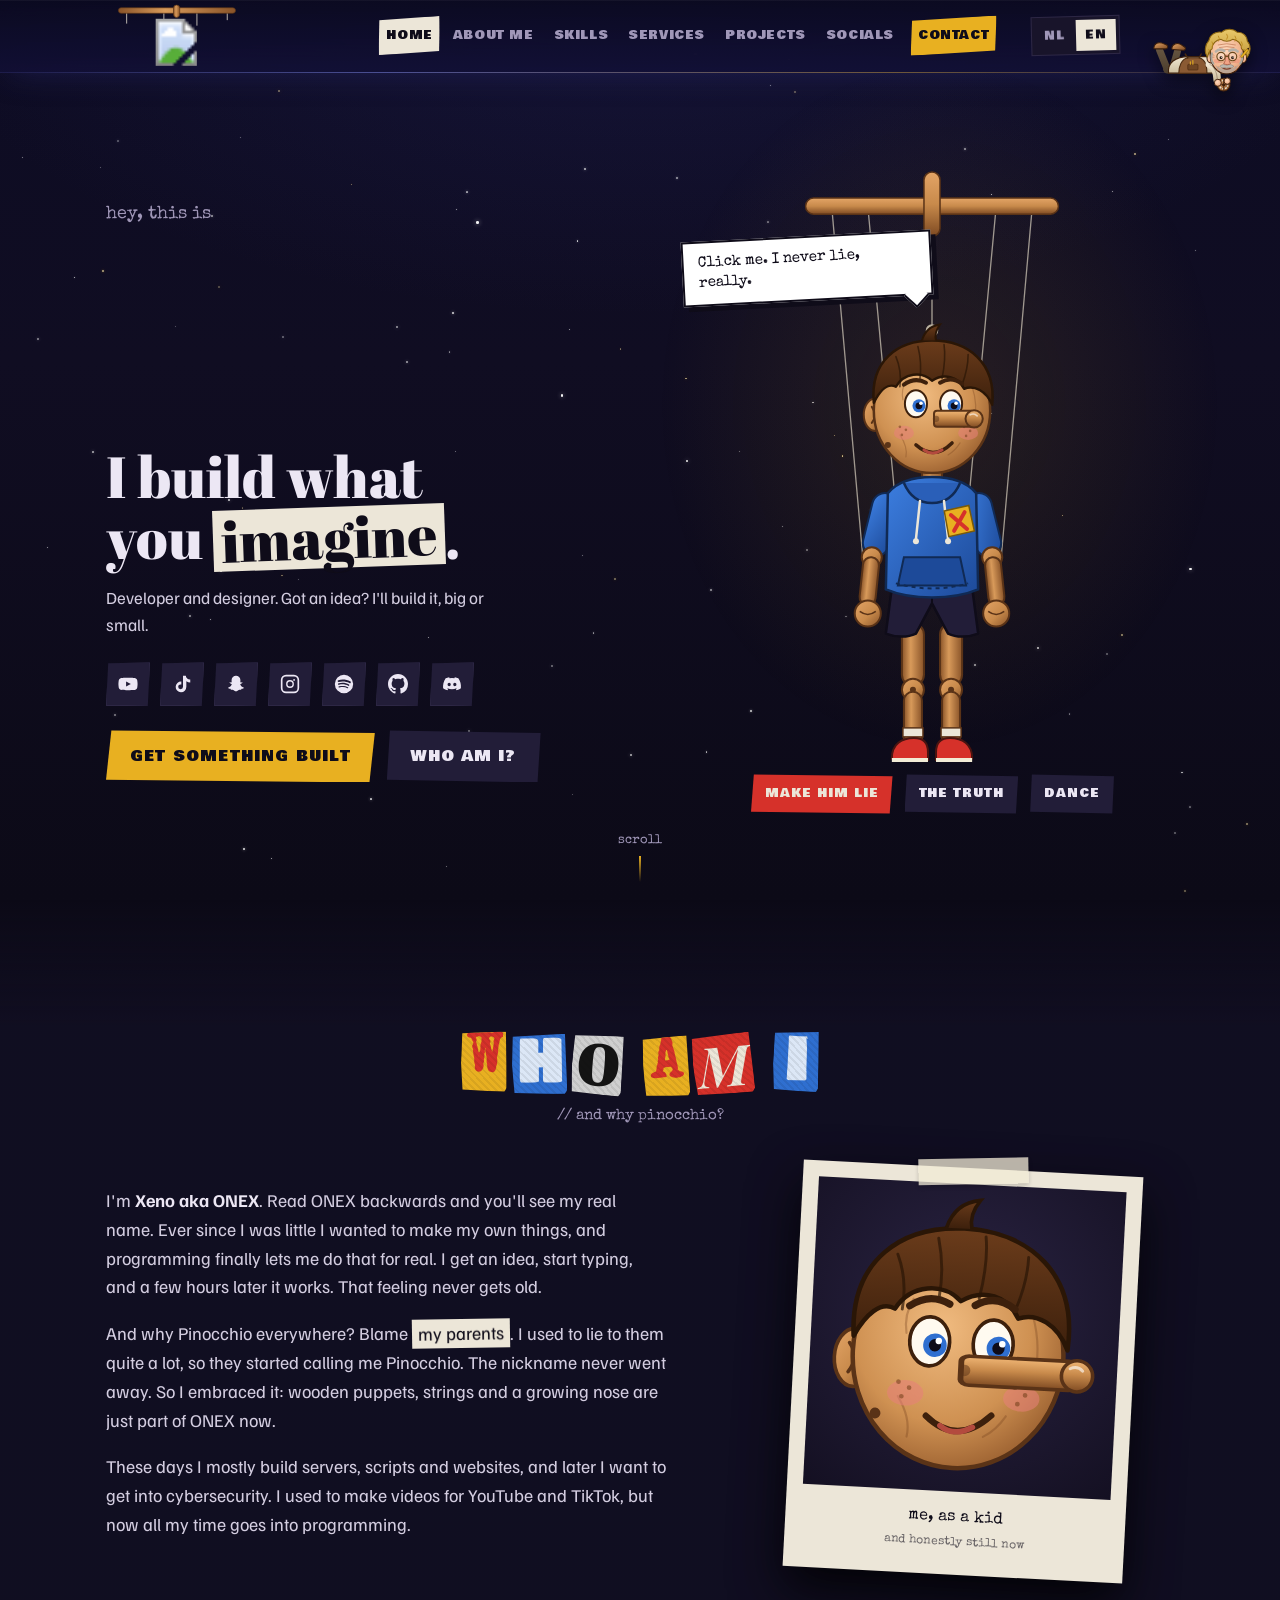
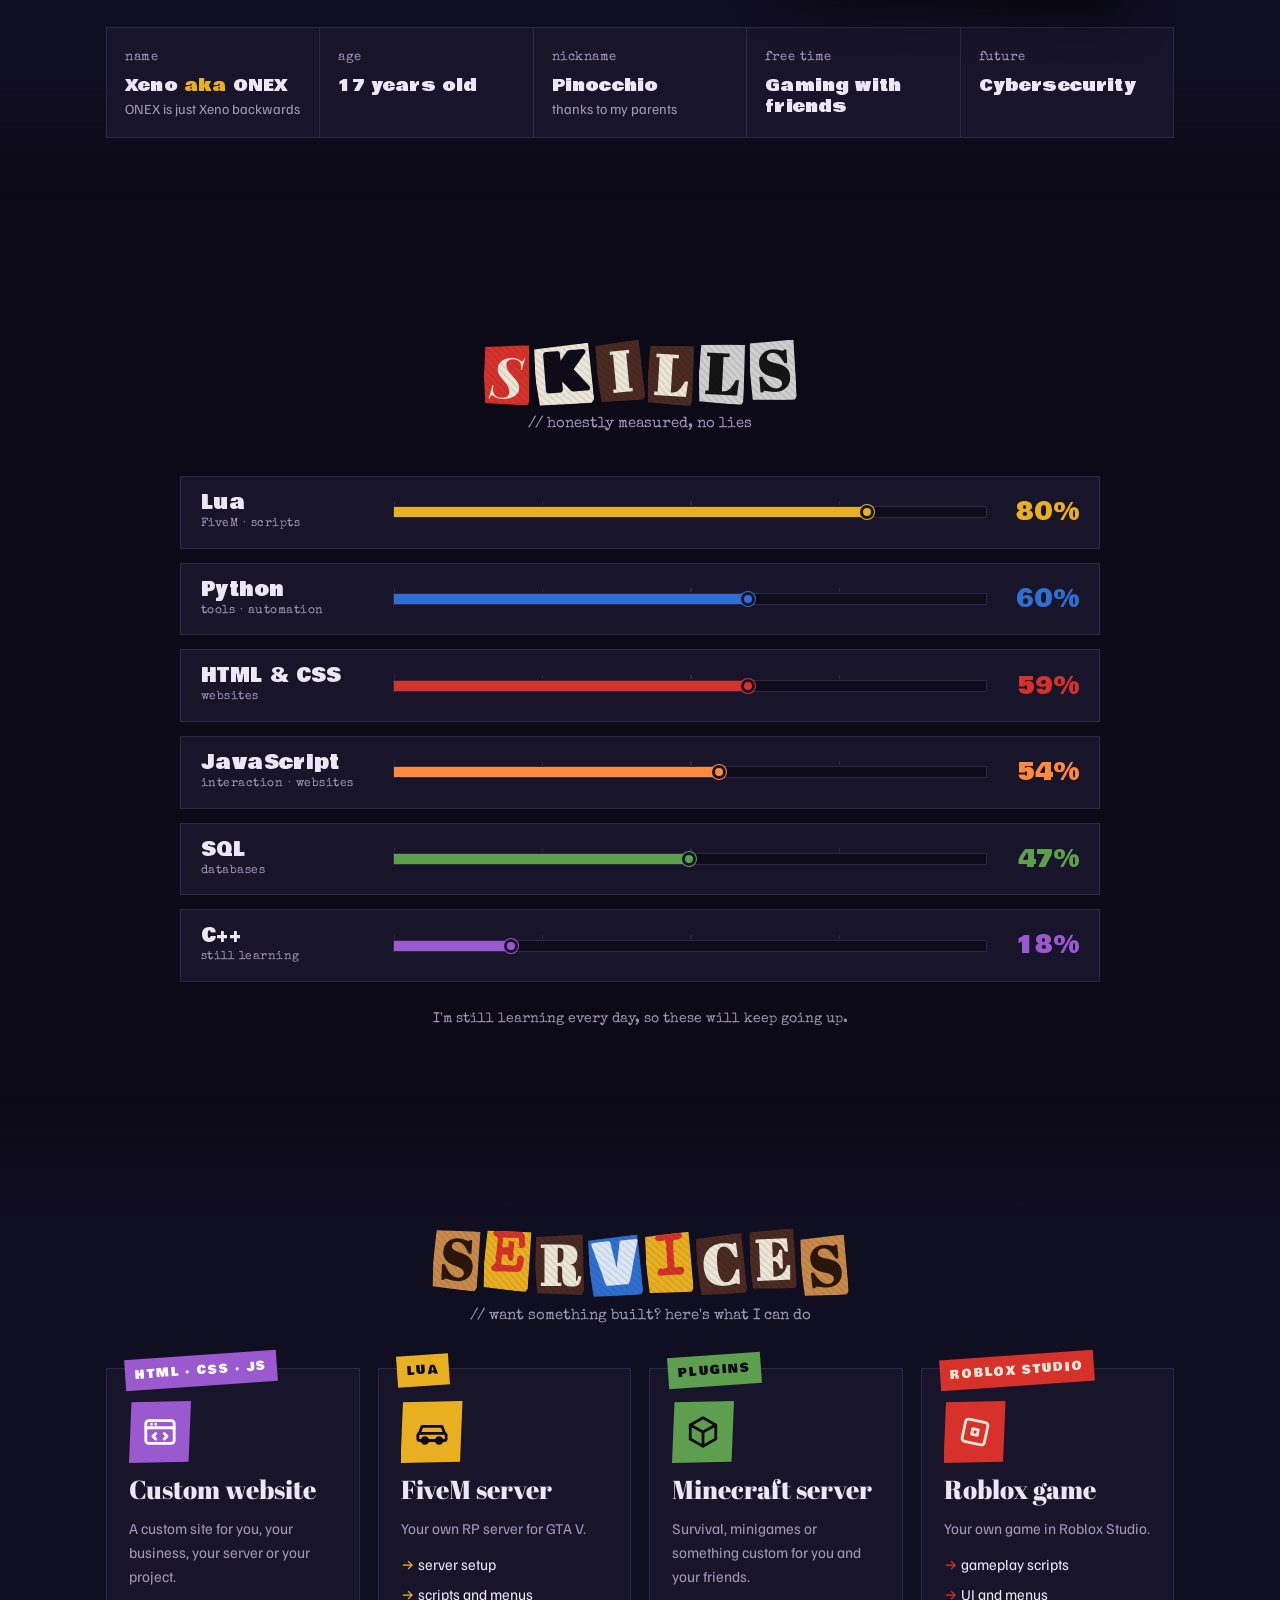
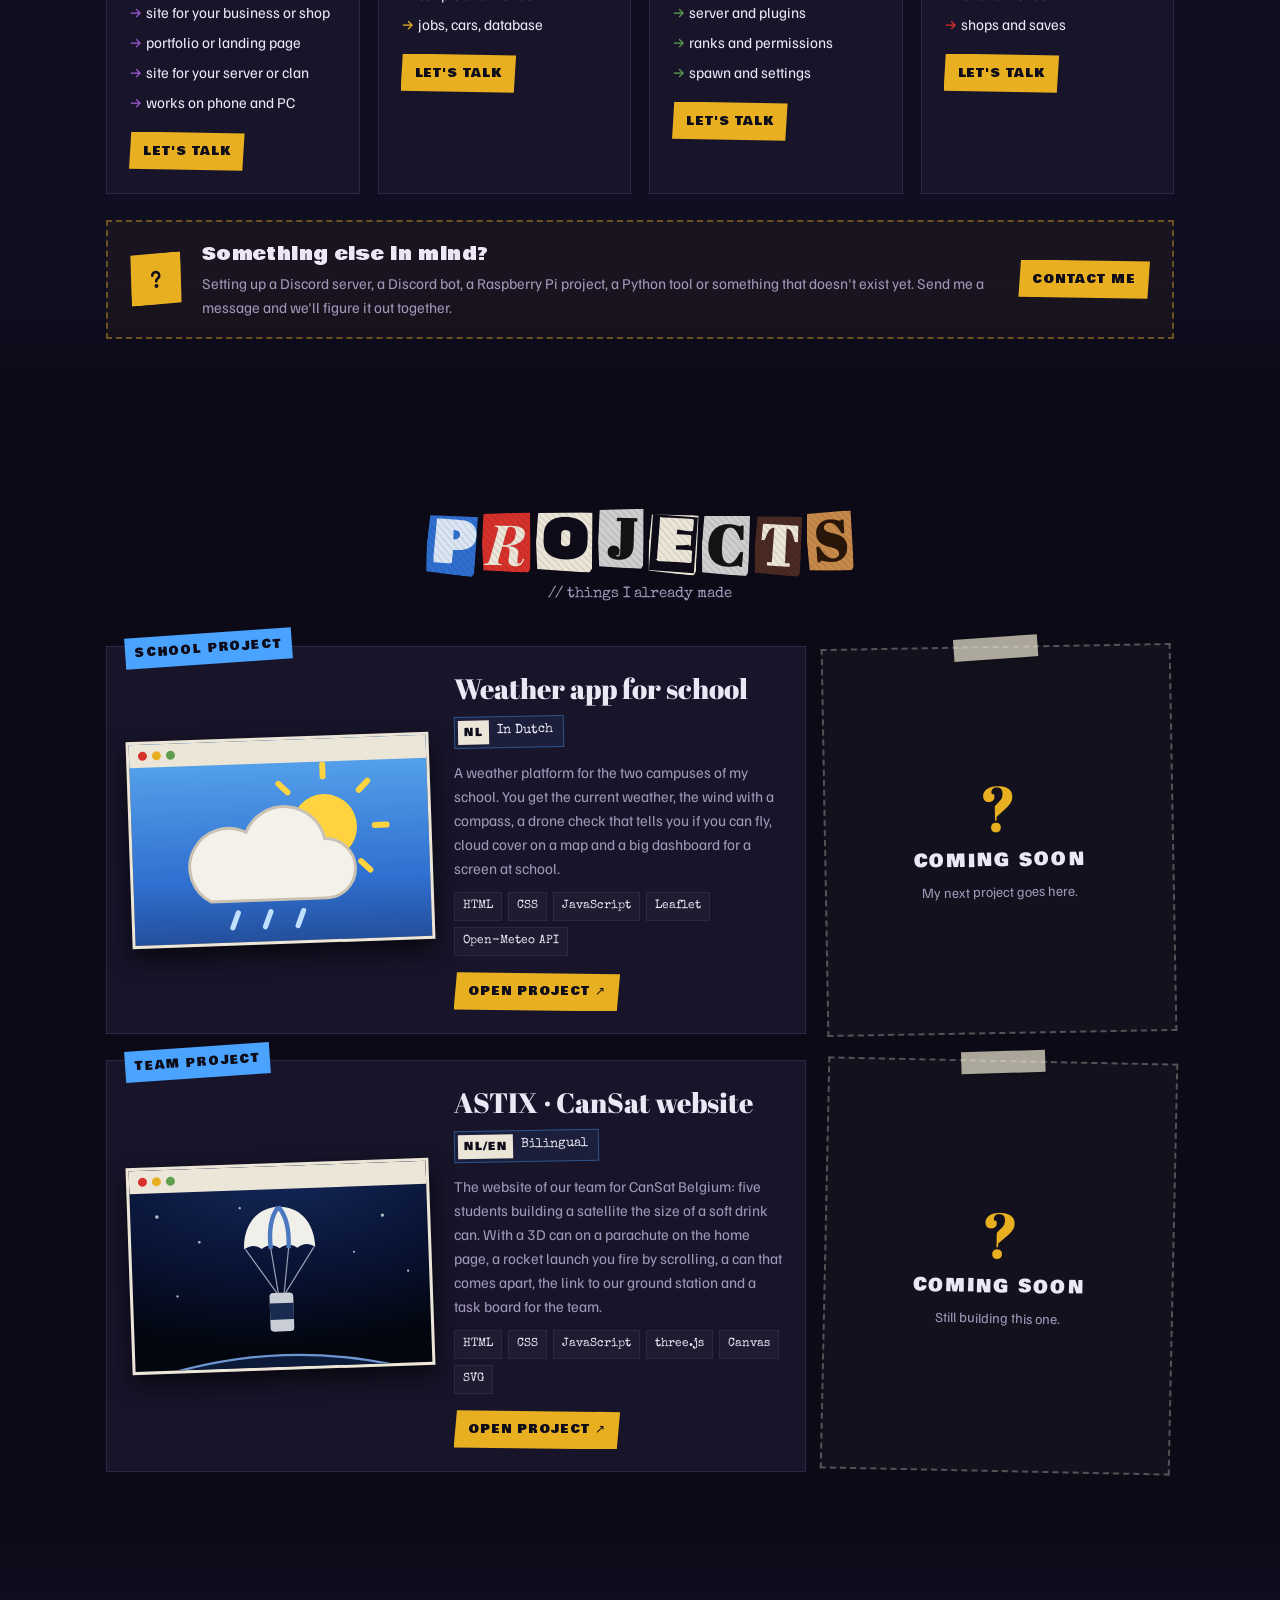
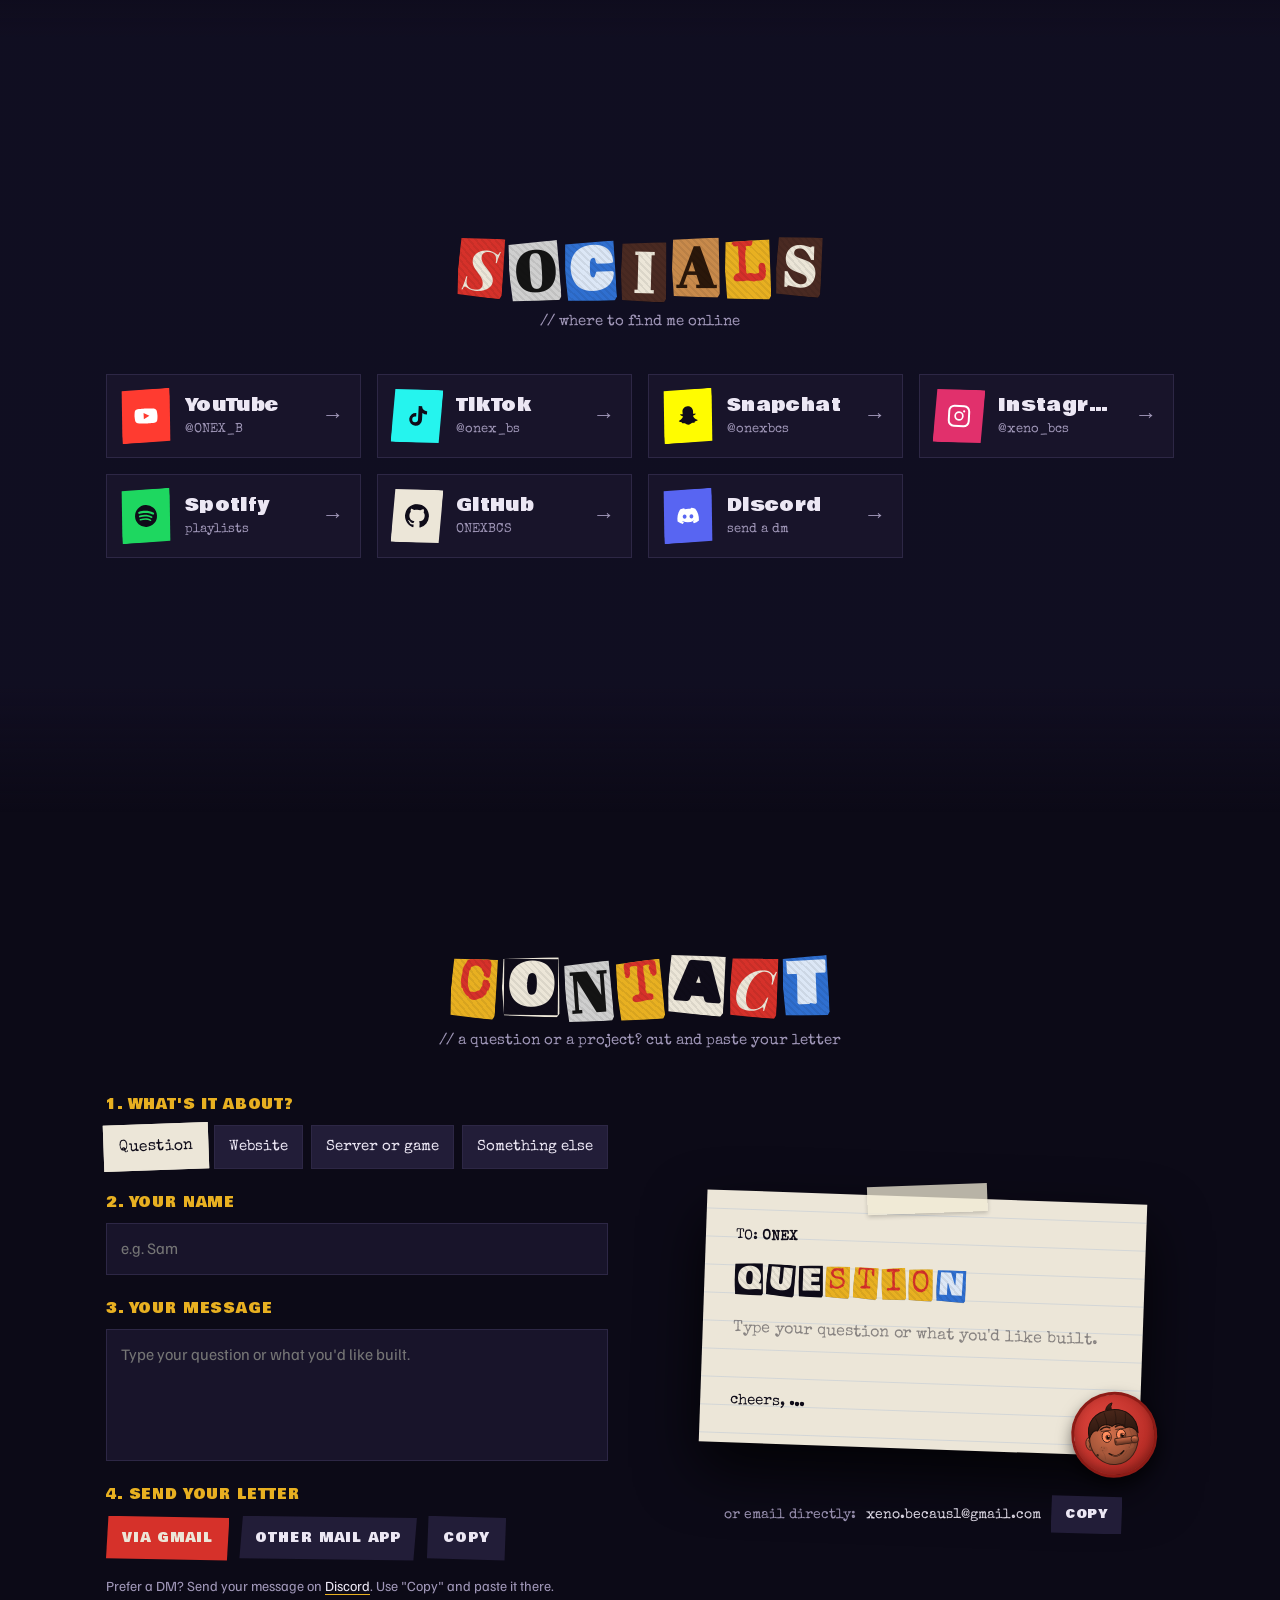
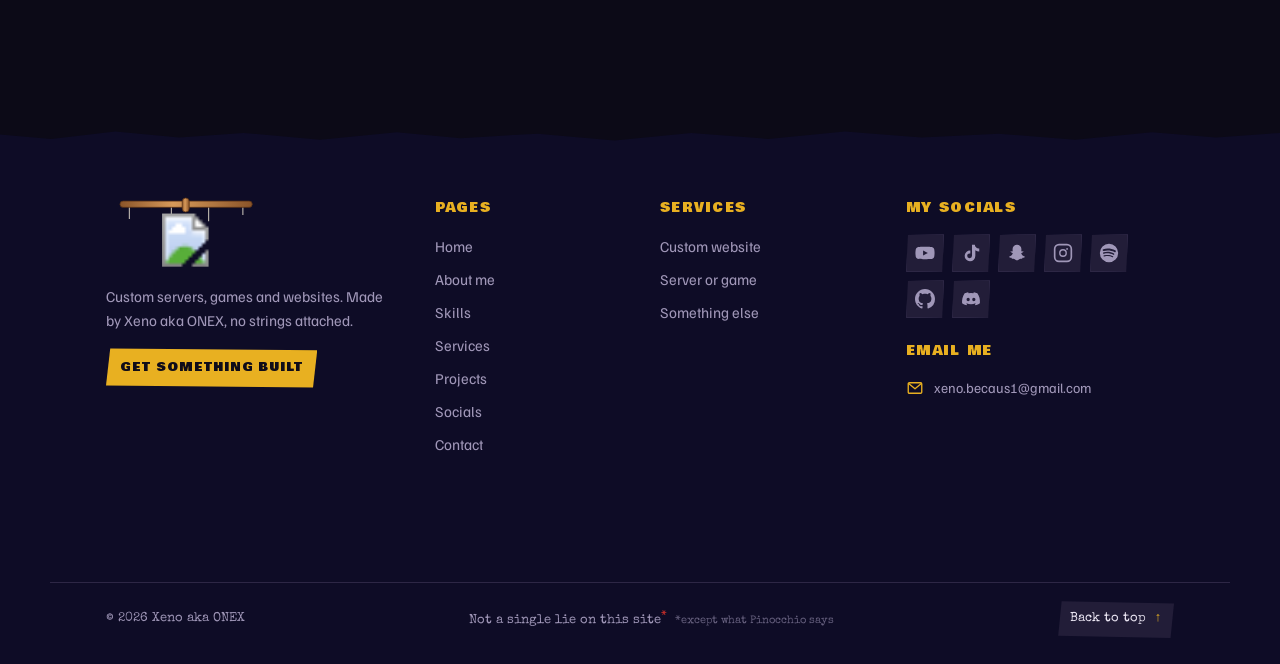
==== commit 31a5001c: "Projecten: ASTIX CanSat-website toegevoegd Co-Authored-By: Claude Opus 5.5 <noreply@anthropic.com> C" ====
--- a/index.html
+++ b/index.html
@@ -15,7 +15,7 @@
 <link rel="preconnect" href="https://fonts.googleapis.com">
 <link rel="preconnect" href="https://fonts.gstatic.com" crossorigin>
 <link rel="stylesheet" href="https://fonts.googleapis.com/css2?family=Abril+Fatface&family=Bowlby+One&family=Familjen+Grotesk:wght@400;500;700&family=Special+Elite&family=Rubik+Mono+One&family=Playfair+Display:ital,wght@1,900&display=swap">
-<link rel="stylesheet" href="assets/css/style.css?v=66">
+<link rel="stylesheet" href="assets/css/style.css?v=67">
 </head>
 <body>
 
@@ -344,6 +344,31 @@
           </div>
         </article>
         <div class="proj soon"><span class="tape" aria-hidden="true"></span><span class="proj-q" aria-hidden="true">?</span><h3>Coming soon</h3><p>Hier komt mijn volgende project.</p></div>
+        <article class="proj">
+          <span class="tag">TEAMPROJECT</span>
+          <a class="proj-shot ps-astix" href="https://onexbcs.github.io/astix-cansat/" target="_blank" rel="noopener" aria-label="ASTIX CanSat-website openen">
+            <span class="ps-bar"><i></i><i></i><i></i></span>
+            <svg class="ps-art" viewBox="0 0 200 120" aria-hidden="true">
+              <g class="pa-stars"><circle cx="18" cy="16" r="1.2"/><circle cx="46" cy="34" r=".9"/><circle cx="170" cy="20" r="1.1"/><circle cx="186" cy="58" r=".8"/><circle cx="30" cy="70" r=".8"/><circle cx="150" cy="44" r=".7"/><circle cx="74" cy="12" r=".8"/></g>
+              <path class="pa-earth" d="M-10 132 Q100 92 210 132Z"/>
+              <path class="pa-rim" d="M-10 132 Q100 92 210 132"/>
+              <g class="pa-sat">
+                <path class="pa-canopy" d="M76 40C76 22 87 12 100 12s24 10 24 28c-4-3-8-3-12 0-4-3-8-3-12 0-4-3-8-3-12 0-4-3-8-3-12 0z"/>
+                <path class="pa-stripe" d="M100 12c-5 6-7 16-6 28M100 12c5 6 7 16 6 28"/>
+                <path class="pa-cord" d="M77 40l20 30M123 40l-20 30M94 40l4 30M106 40l-4 30"/>
+                <rect class="pa-can" x="92" y="70" width="16" height="26" rx="2.5"/>
+                <rect class="pa-band" x="92" y="77" width="16" height="11"/>
+              </g>
+            </svg>
+          </a>
+          <div class="proj-body">
+            <h3>ASTIX · CanSat-website</h3>
+            <span class="proj-lang"><b>NL/EN</b>Tweetalig</span>
+            <p>De website van ons team voor CanSat Belgium: vijf leerlingen bouwen een satelliet zo groot als een blikje frisdrank. Met een 3D-blikje aan een parachute op de homepagina, een raketlancering die je met scrollen afvuurt, een blikje dat uit elkaar valt, de verbinding met ons grondstation en een takenbord voor het team.</p>
+            <ul class="chips"><li>HTML</li><li>CSS</li><li>JavaScript</li><li>three.js</li><li>Canvas</li><li>SVG</li></ul>
+            <a class="btn sm" href="https://onexbcs.github.io/astix-cansat/" target="_blank" rel="noopener">Open project ↗</a>
+          </div>
+        </article>
         <div class="proj soon"><span class="tape" aria-hidden="true"></span><span class="proj-q" aria-hidden="true">?</span><h3>Coming soon</h3><p>Ik ben nog aan het bouwen.</p></div>
       </div>
     </div>
@@ -470,7 +495,7 @@
   window.goatcounter={no_onload:true,path:function(){return "/"}};
 </script>
 <script data-goatcounter="https://onexbcs.goatcounter.com/count" async src="//gc.zgo.at/count.js"></script>
-<script src="assets/js/i18n.js?v=66"></script>
+<script src="assets/js/i18n.js?v=67"></script>
 <script src="assets/js/main.js?v=66"></script>
 <script src="assets/js/companion.js?v=66"></script>
 <script src="assets/js/cricket.js?v=66"></script>
--- a/assets/css/style.css
+++ b/assets/css/style.css
@@ -590,3 +590,16 @@
   .mscroll.show{opacity:.85;transition:opacity .1s}
 }
 @media (pointer:fine){.mscroll{display:none}}
+
+/* ASTIX project card */
+@media (min-width:1101px){.projects{grid-template-columns:minmax(0,2fr) minmax(0,1fr)}}
+.proj.soon:nth-child(2){transform:rotate(-1deg)}.proj.soon:nth-child(4){transform:rotate(1.2deg)}
+.ps-astix{background:radial-gradient(120% 90% at 50% 0%,#14295a,#081232 60%,#03060f)}
+.pa-stars circle{fill:#dfe7f3;opacity:.8}
+.pa-earth{fill:#0c1a3a}.pa-rim{fill:none;stroke:#6f95d0;stroke-width:1.5}
+.pa-canopy{fill:#f1efe9}.pa-stripe{fill:none;stroke:#4c78bf;stroke-width:3}
+.pa-cord{stroke:#dfe7f3aa;stroke-width:.8}
+.pa-can{fill:#c9ced6}.pa-band{fill:#1a2b52}
+.pa-sat{transform-origin:100px 12px;animation:paSway 5s ease-in-out infinite}
+@keyframes paSway{0%,100%{transform:rotate(-4deg) translateY(0)}50%{transform:rotate(4deg) translateY(4px)}}
+@media (prefers-reduced-motion:reduce){.pa-sat{animation:none}}
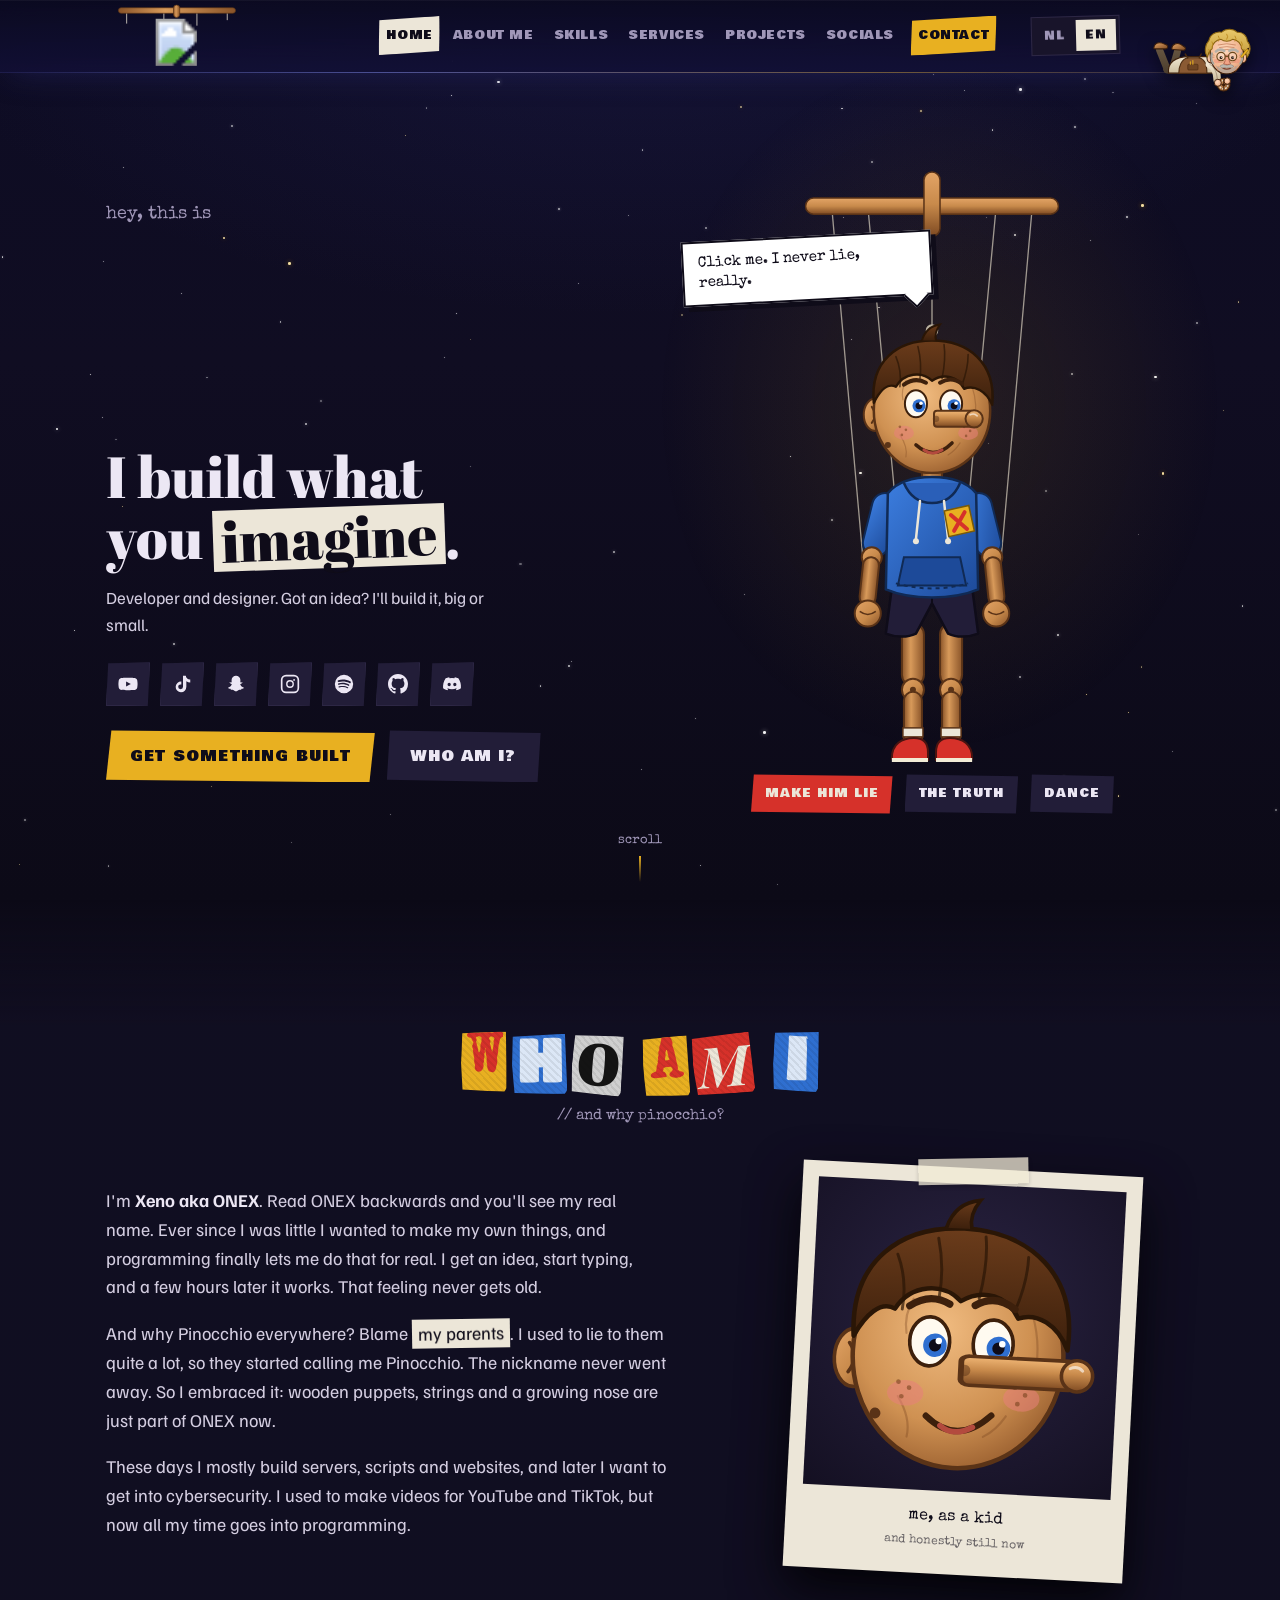
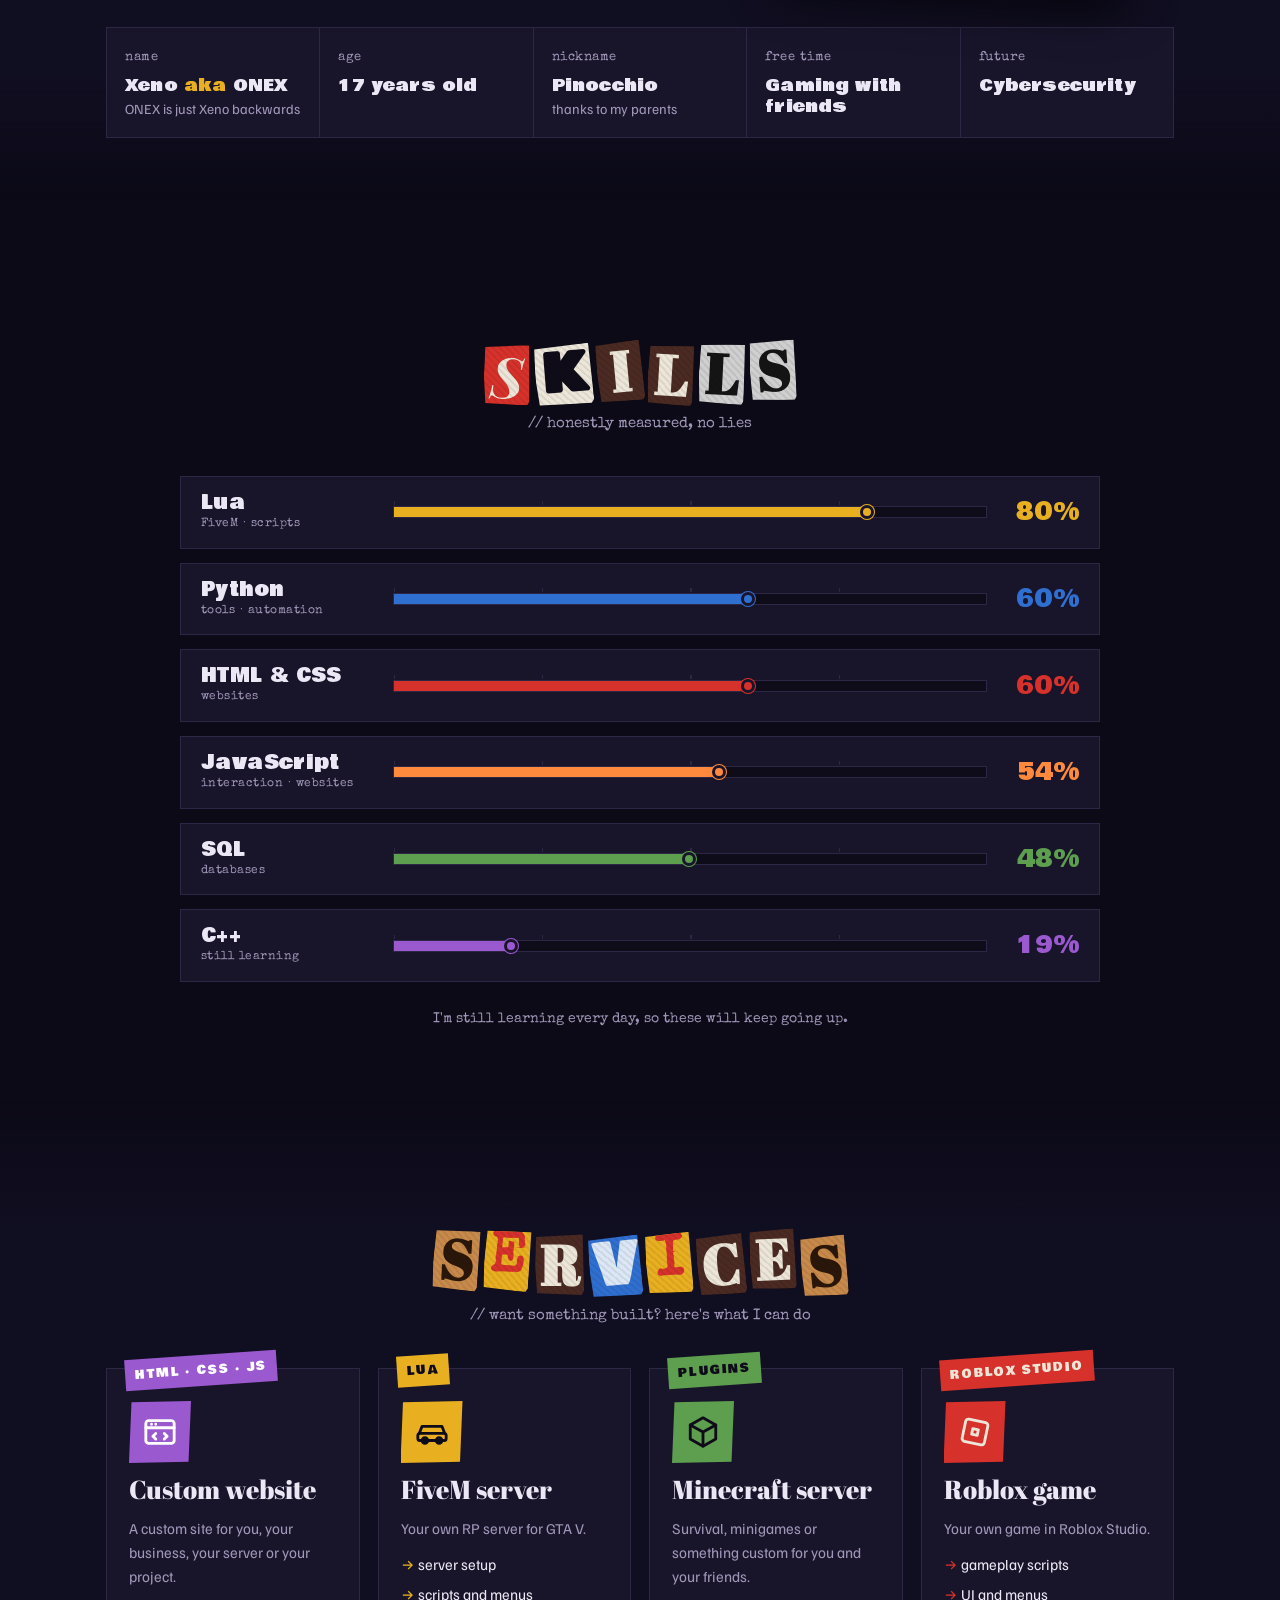
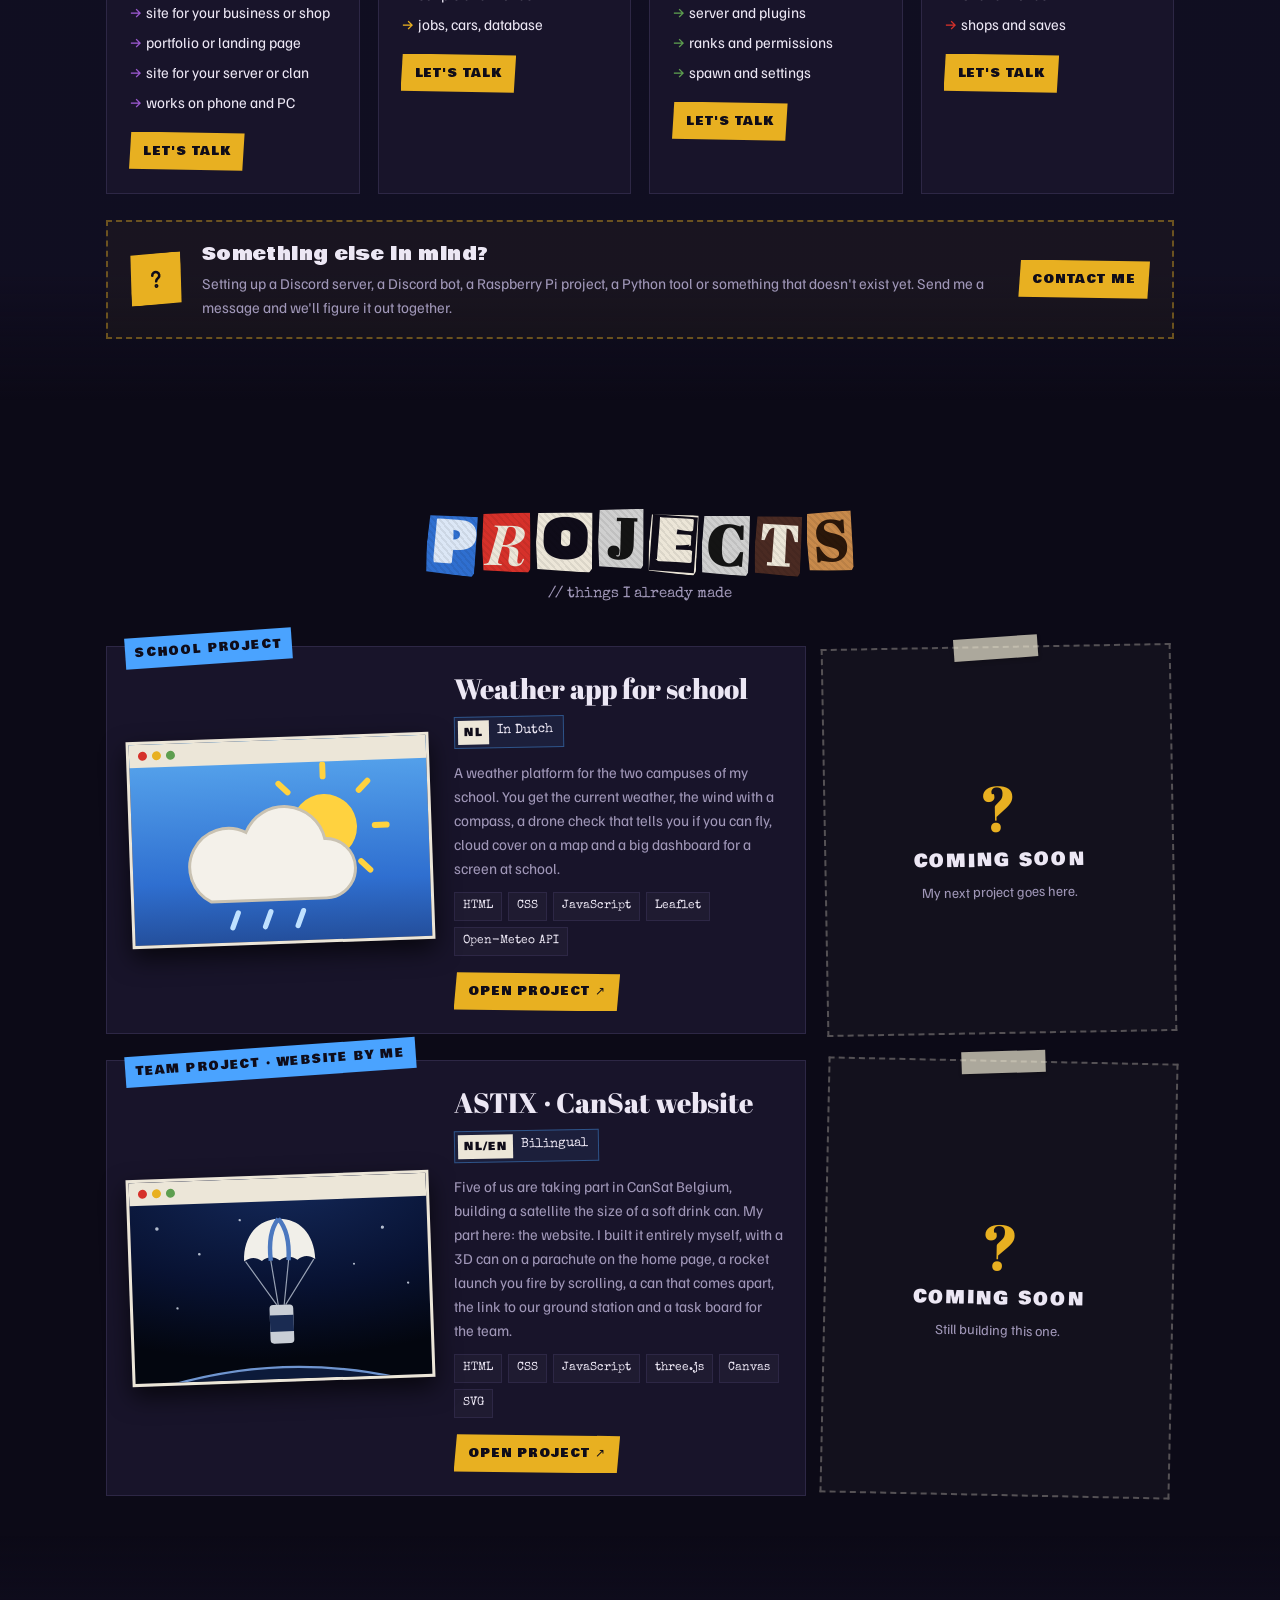
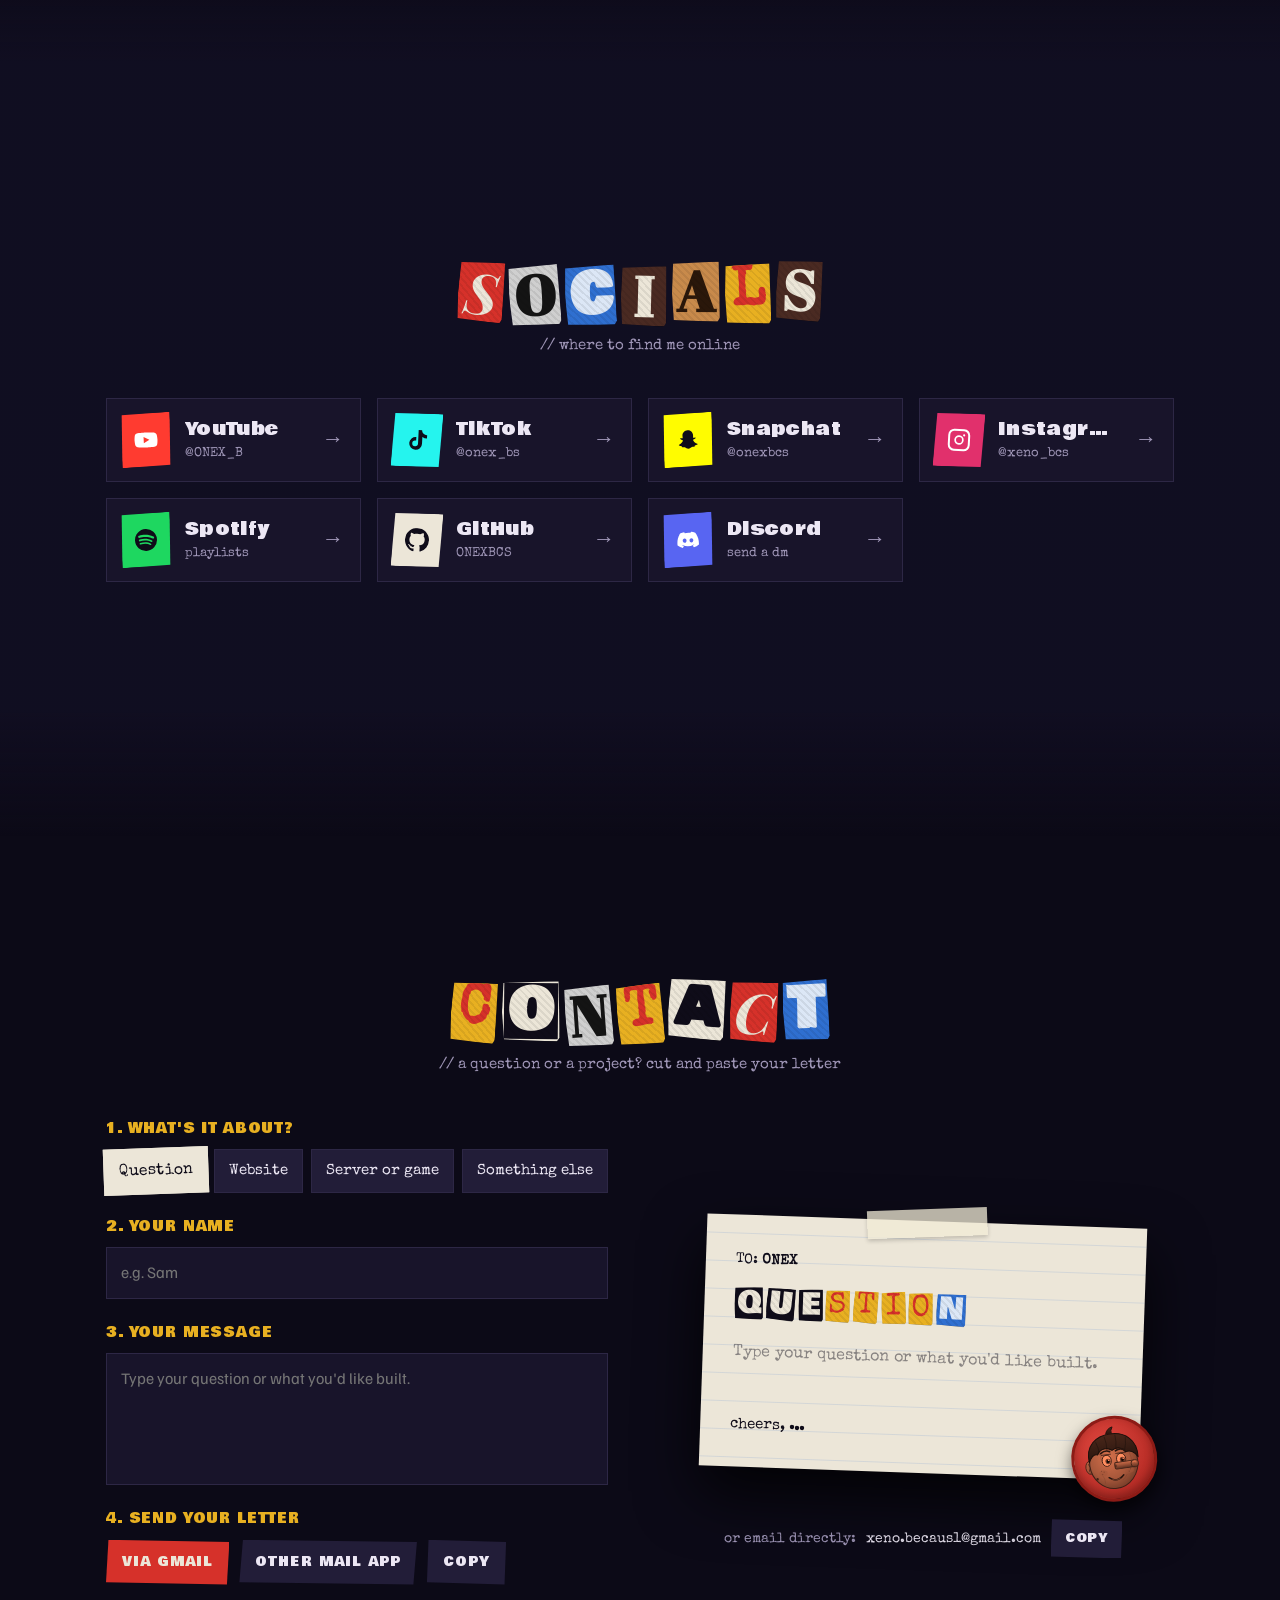
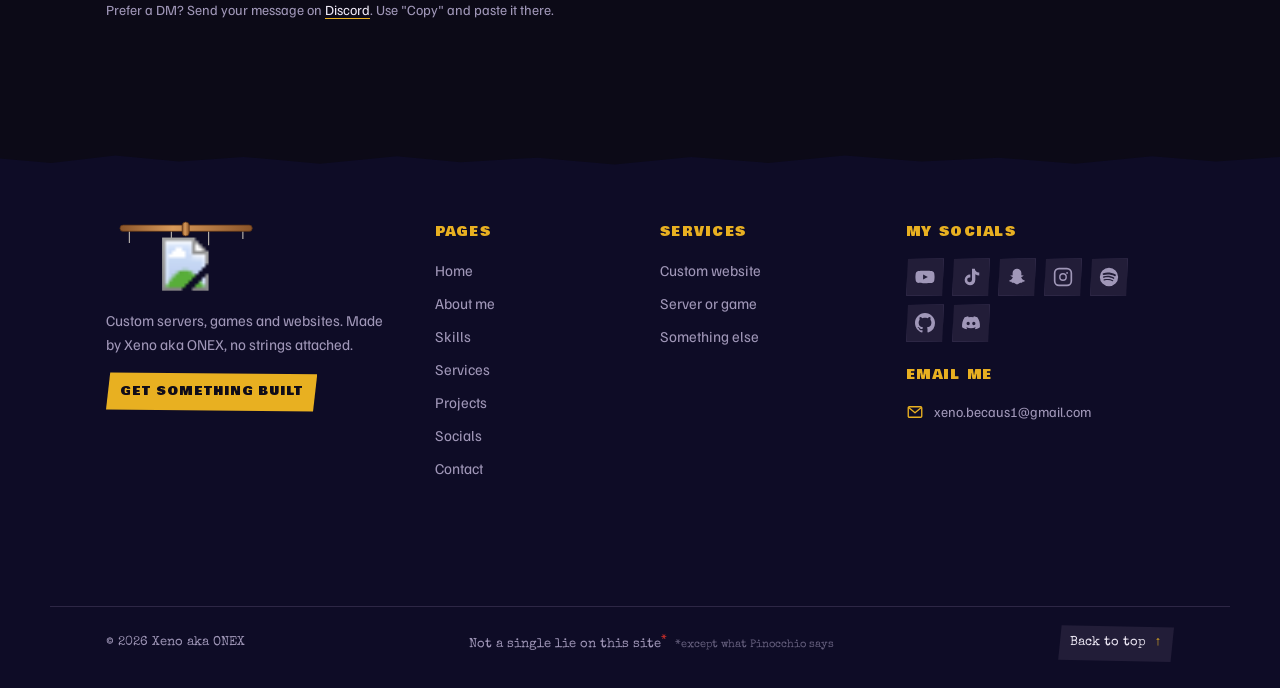
==== commit 71a1286c: "ASTIX-project: duidelijk dat de website door mij is gemaakt Co-Authored-By: Claude Opus 5.5 <noreply" ====
--- a/index.html
+++ b/index.html
@@ -345,7 +345,7 @@
         </article>
         <div class="proj soon"><span class="tape" aria-hidden="true"></span><span class="proj-q" aria-hidden="true">?</span><h3>Coming soon</h3><p>Hier komt mijn volgende project.</p></div>
         <article class="proj">
-          <span class="tag">TEAMPROJECT</span>
+          <span class="tag">TEAMPROJECT · WEBSITE DOOR MIJ</span>
           <a class="proj-shot ps-astix" href="https://onexbcs.github.io/astix-cansat/" target="_blank" rel="noopener" aria-label="ASTIX CanSat-website openen">
             <span class="ps-bar"><i></i><i></i><i></i></span>
             <svg class="ps-art" viewBox="0 0 200 120" aria-hidden="true">
@@ -364,7 +364,7 @@
           <div class="proj-body">
             <h3>ASTIX · CanSat-website</h3>
             <span class="proj-lang"><b>NL/EN</b>Tweetalig</span>
-            <p>De website van ons team voor CanSat Belgium: vijf leerlingen bouwen een satelliet zo groot als een blikje frisdrank. Met een 3D-blikje aan een parachute op de homepagina, een raketlancering die je met scrollen afvuurt, een blikje dat uit elkaar valt, de verbinding met ons grondstation en een takenbord voor het team.</p>
+            <p>Met vijf leerlingen doen we mee aan CanSat Belgium en bouwen we een satelliet zo groot als een blikje frisdrank. Mijn deel hier: de website. Die heb ik volledig zelf gemaakt, met een 3D-blikje aan een parachute op de homepagina, een raketlancering die je met scrollen afvuurt, een blikje dat uit elkaar valt, de verbinding met ons grondstation en een takenbord voor het team.</p>
             <ul class="chips"><li>HTML</li><li>CSS</li><li>JavaScript</li><li>three.js</li><li>Canvas</li><li>SVG</li></ul>
             <a class="btn sm" href="https://onexbcs.github.io/astix-cansat/" target="_blank" rel="noopener">Open project ↗</a>
           </div>
@@ -495,7 +495,7 @@
   window.goatcounter={no_onload:true,path:function(){return "/"}};
 </script>
 <script data-goatcounter="https://onexbcs.goatcounter.com/count" async src="//gc.zgo.at/count.js"></script>
-<script src="assets/js/i18n.js?v=67"></script>
+<script src="assets/js/i18n.js?v=68"></script>
 <script src="assets/js/main.js?v=66"></script>
 <script src="assets/js/companion.js?v=66"></script>
 <script src="assets/js/cricket.js?v=66"></script>
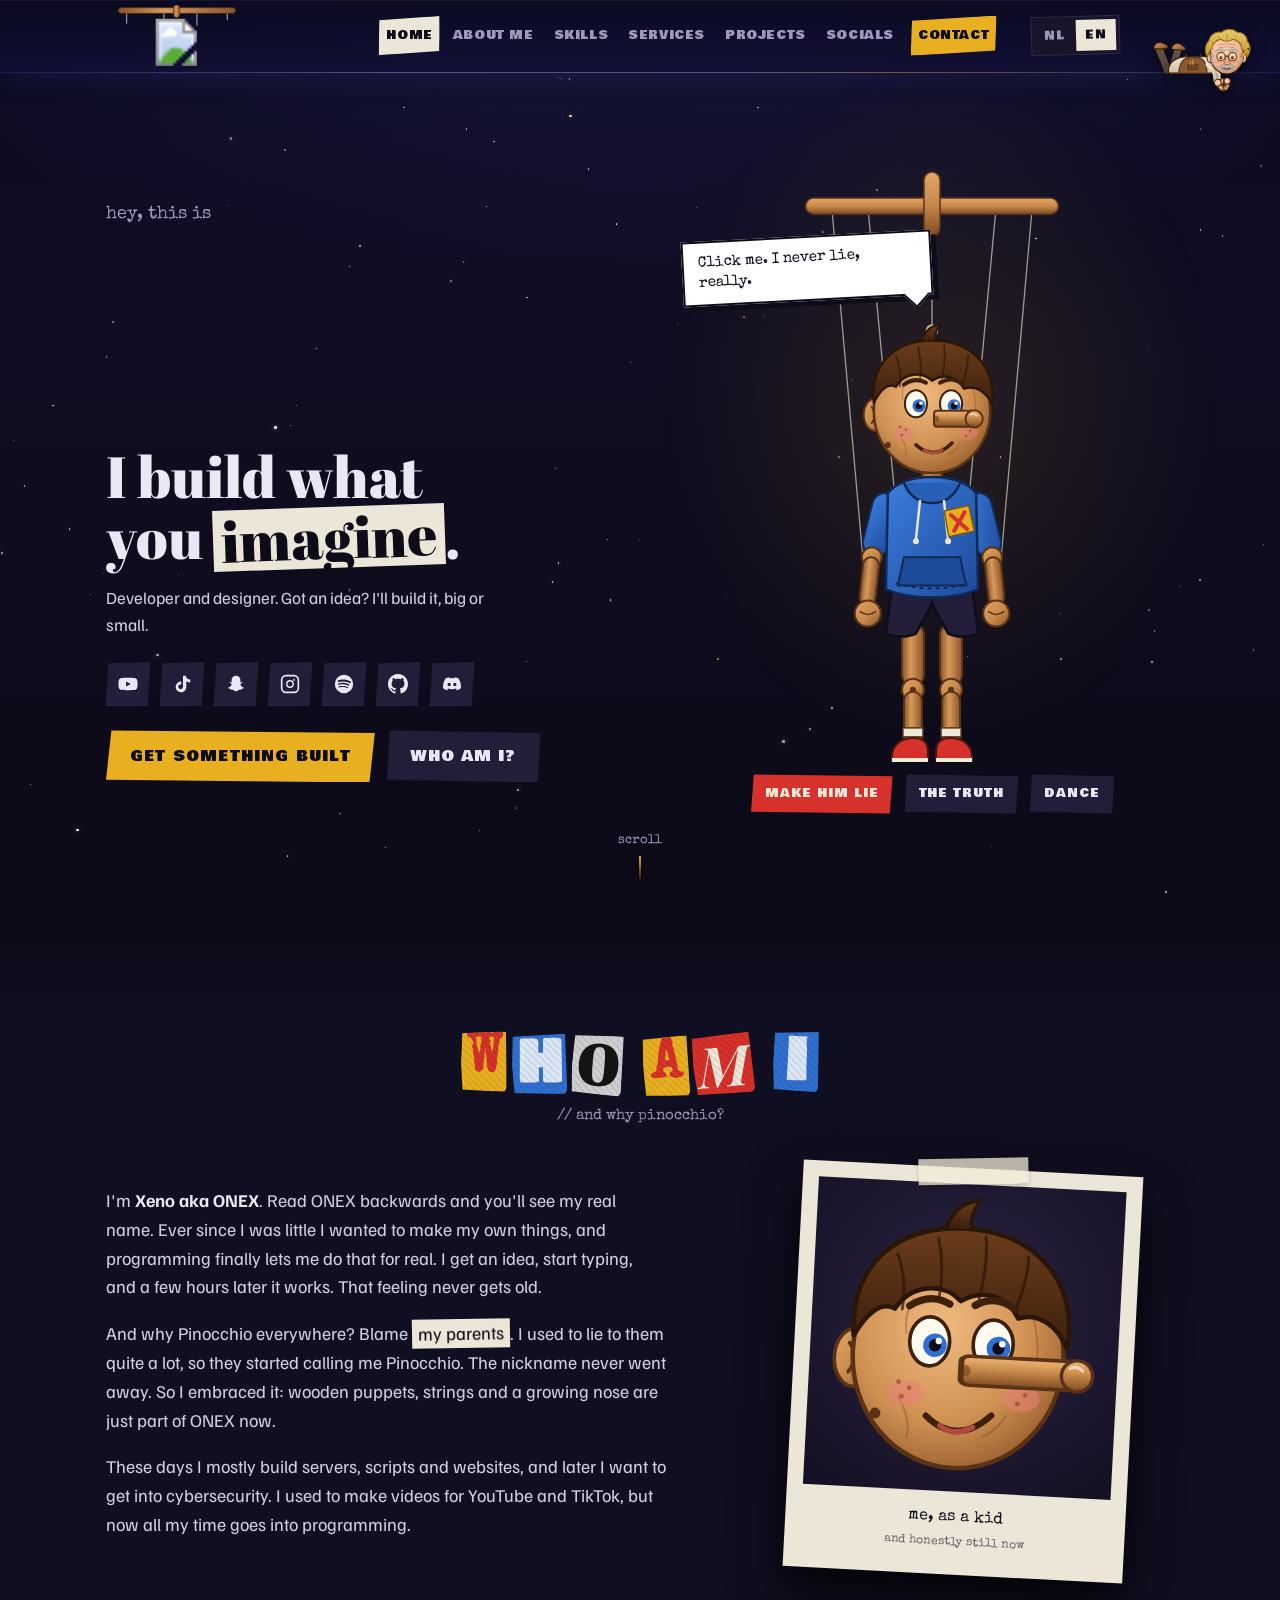
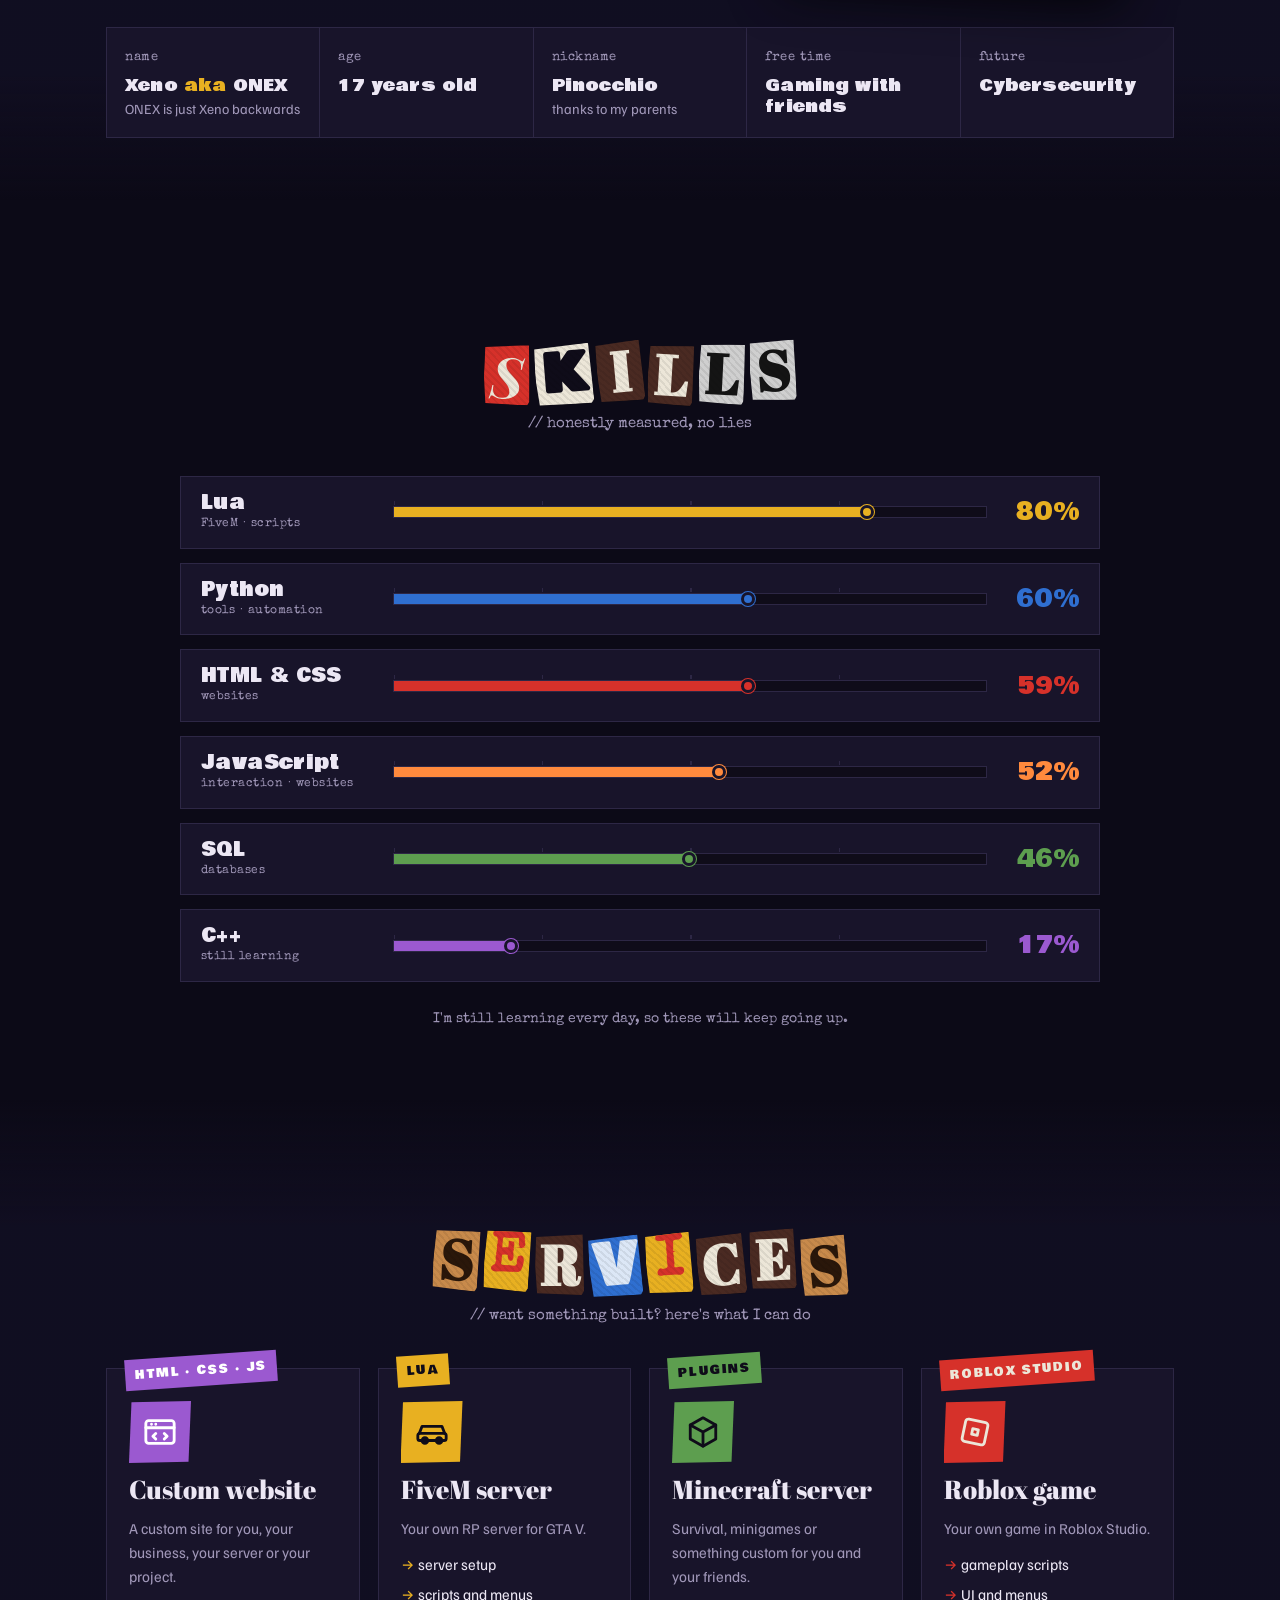
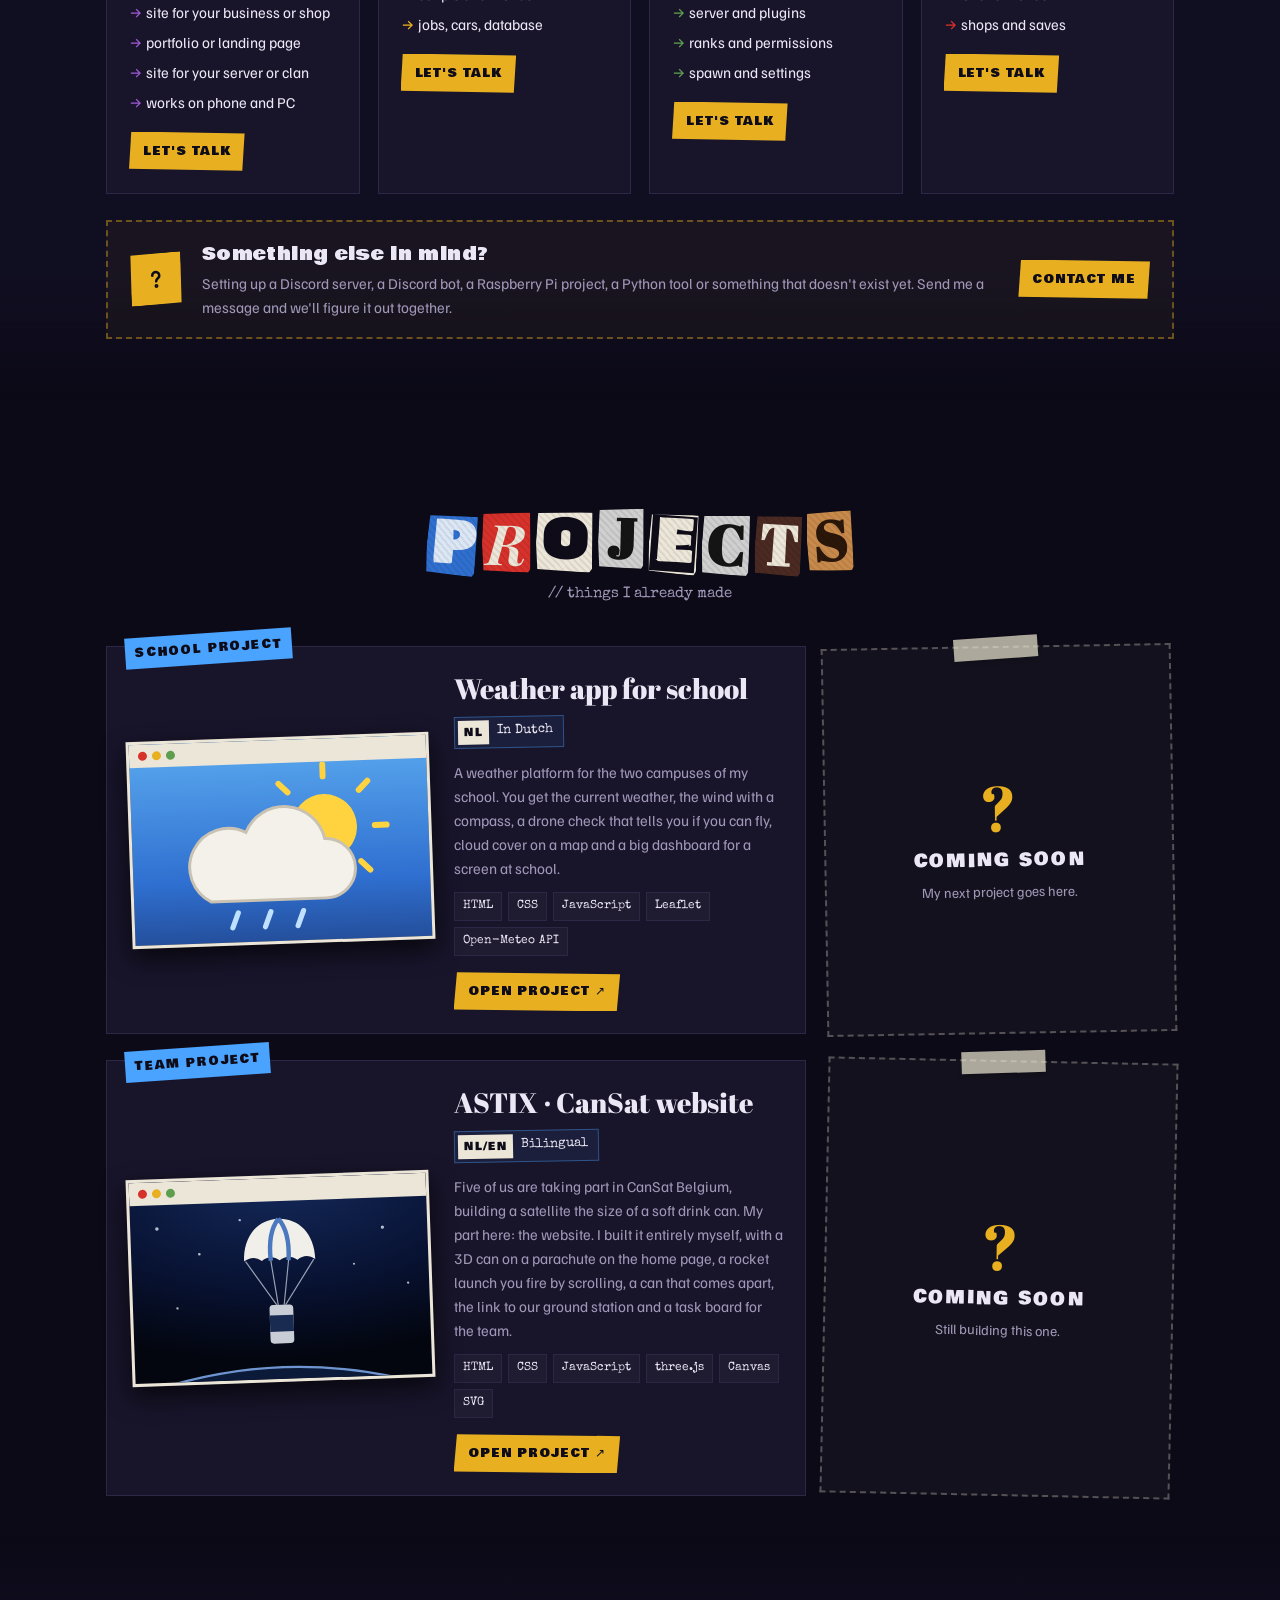
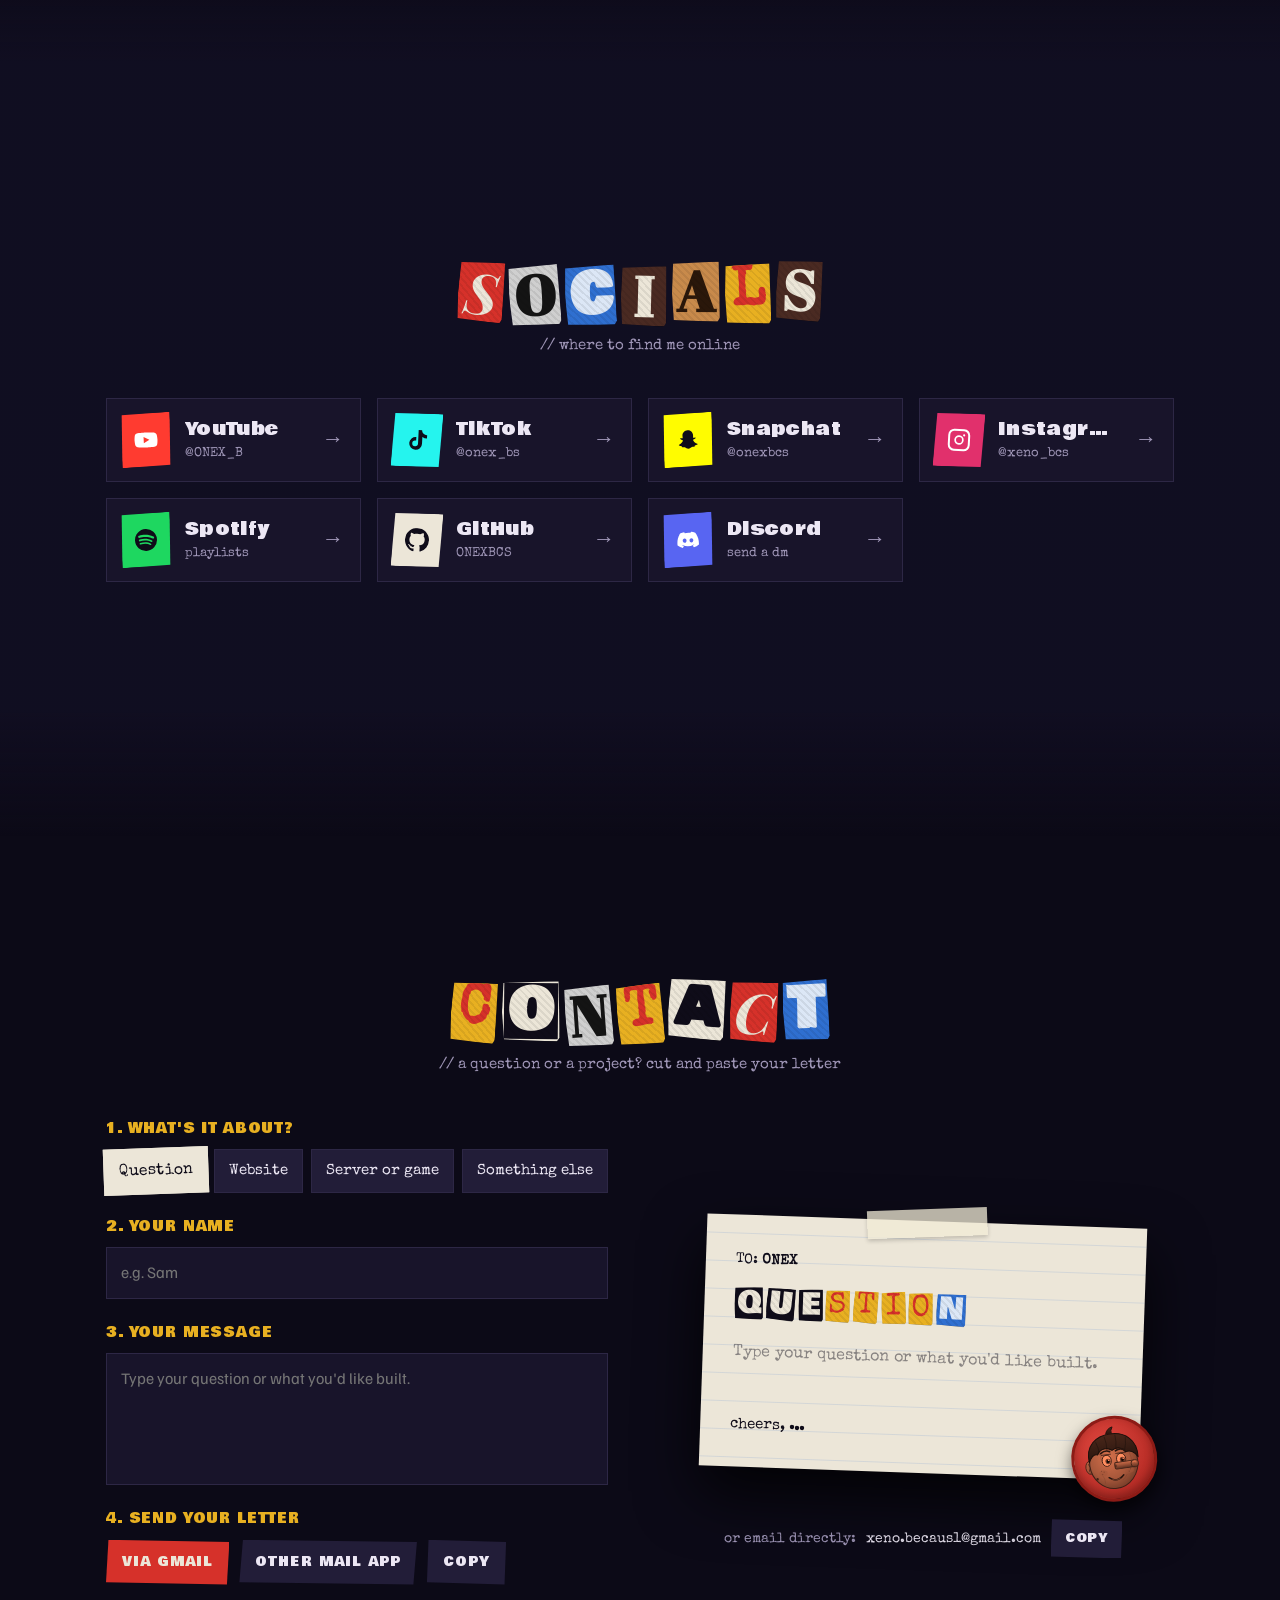
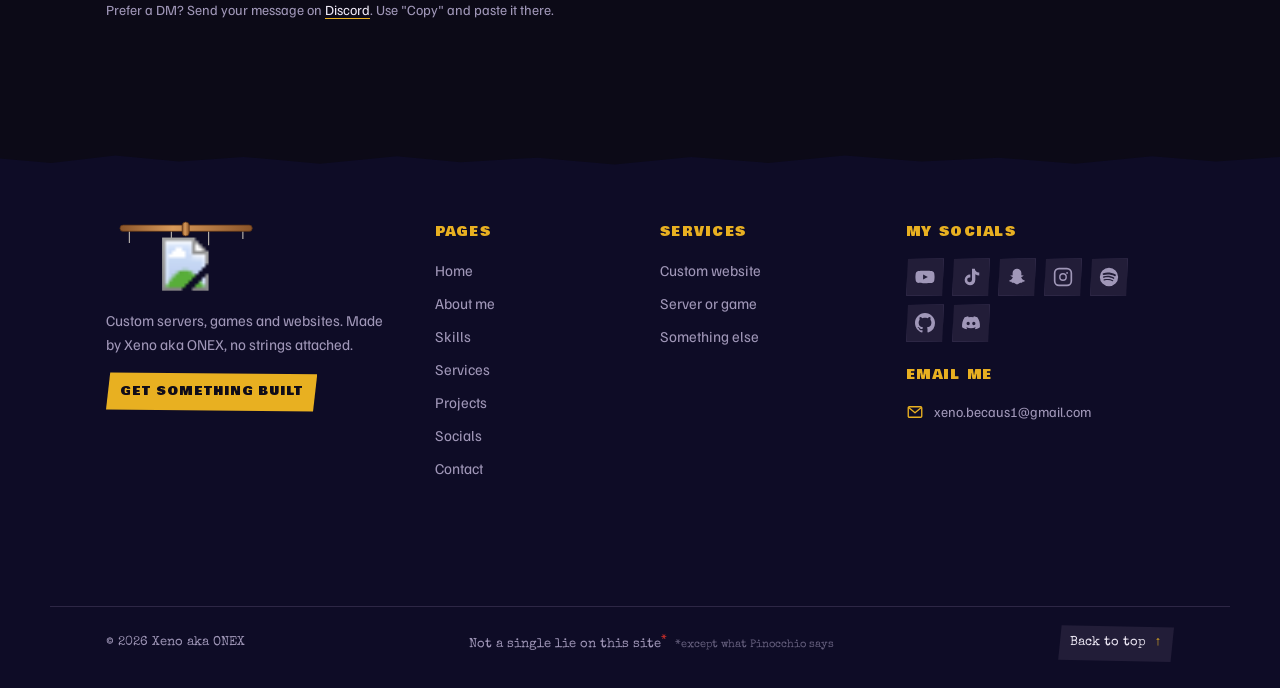
==== commit c0ce1e8f: "ASTIX-project: label terug naar Teamproject Co-Authored-By: Claude Opus 5.5 <noreply@anthropic.com> " ====
--- a/index.html
+++ b/index.html
@@ -345,7 +345,7 @@
         </article>
         <div class="proj soon"><span class="tape" aria-hidden="true"></span><span class="proj-q" aria-hidden="true">?</span><h3>Coming soon</h3><p>Hier komt mijn volgende project.</p></div>
         <article class="proj">
-          <span class="tag">TEAMPROJECT · WEBSITE DOOR MIJ</span>
+          <span class="tag">TEAMPROJECT</span>
           <a class="proj-shot ps-astix" href="https://onexbcs.github.io/astix-cansat/" target="_blank" rel="noopener" aria-label="ASTIX CanSat-website openen">
             <span class="ps-bar"><i></i><i></i><i></i></span>
             <svg class="ps-art" viewBox="0 0 200 120" aria-hidden="true">
@@ -495,7 +495,7 @@
   window.goatcounter={no_onload:true,path:function(){return "/"}};
 </script>
 <script data-goatcounter="https://onexbcs.goatcounter.com/count" async src="//gc.zgo.at/count.js"></script>
-<script src="assets/js/i18n.js?v=68"></script>
+<script src="assets/js/i18n.js?v=69"></script>
 <script src="assets/js/main.js?v=66"></script>
 <script src="assets/js/companion.js?v=66"></script>
 <script src="assets/js/cricket.js?v=66"></script>
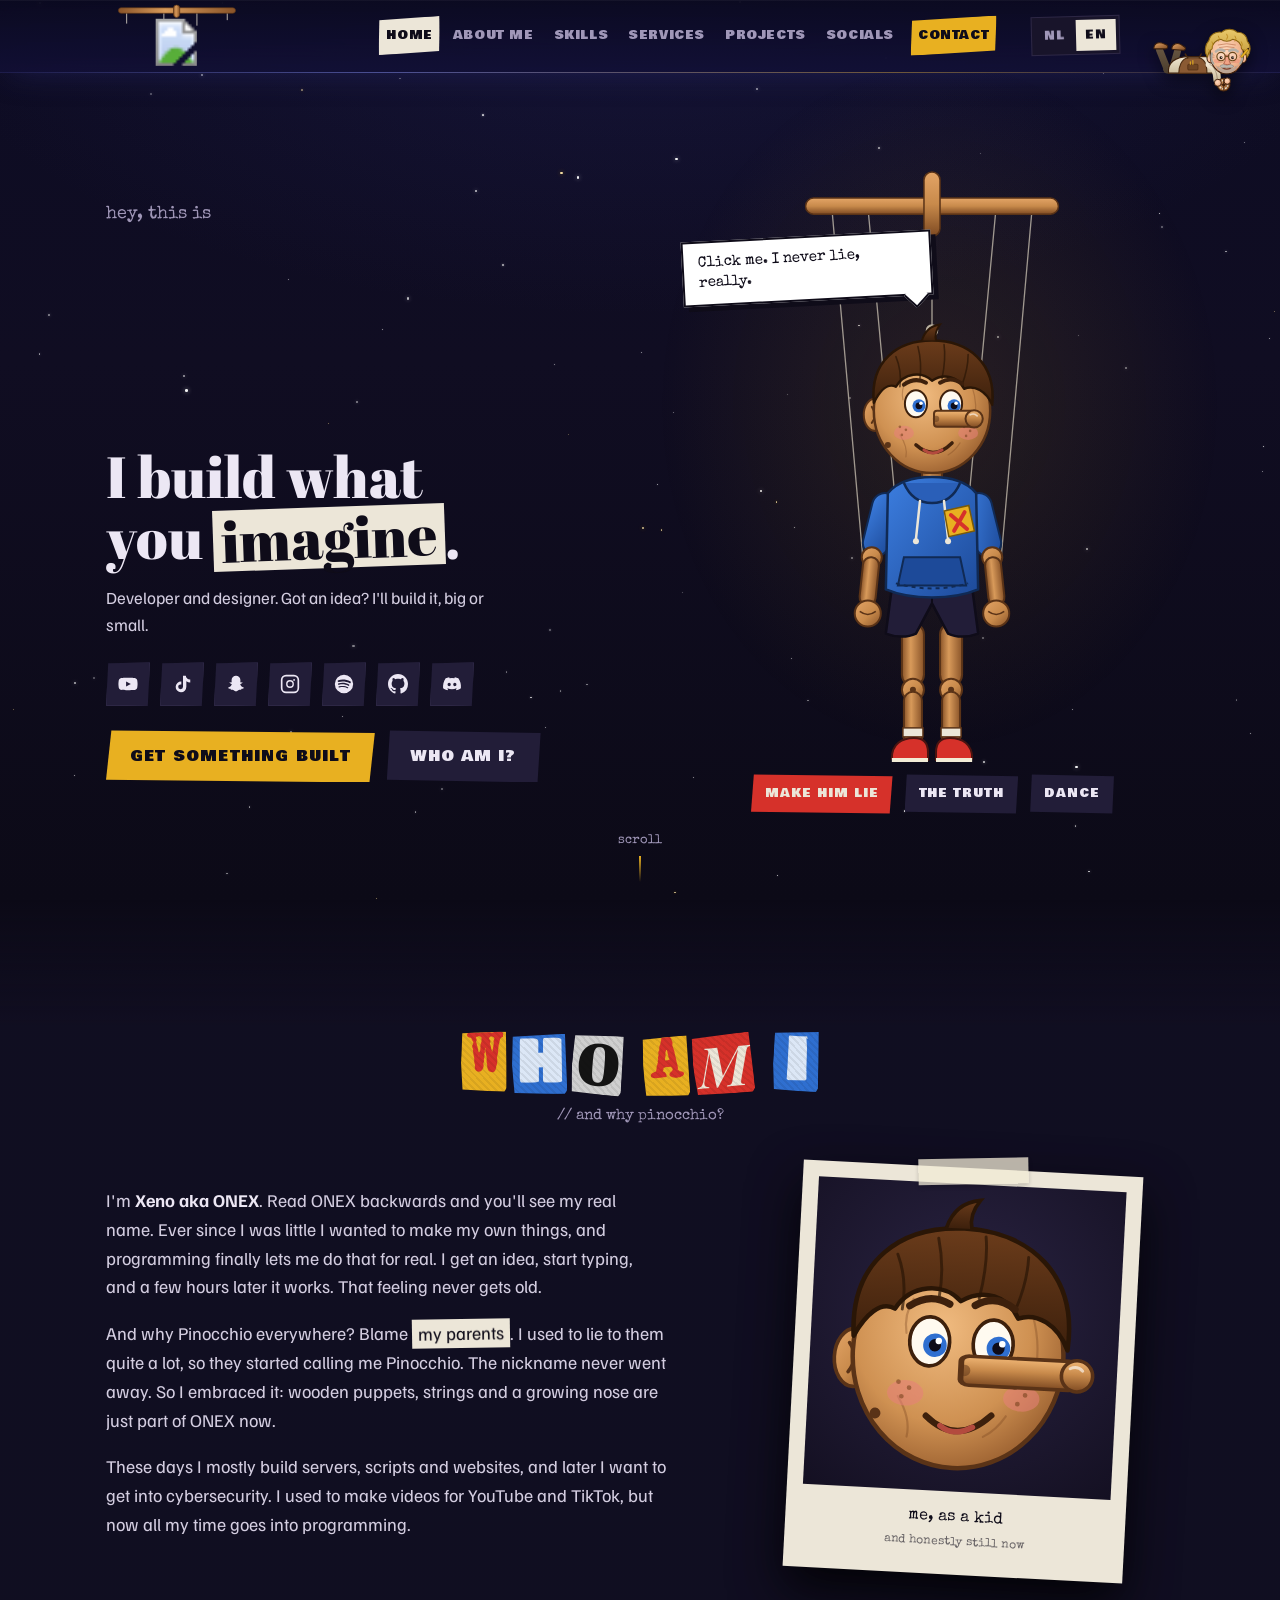
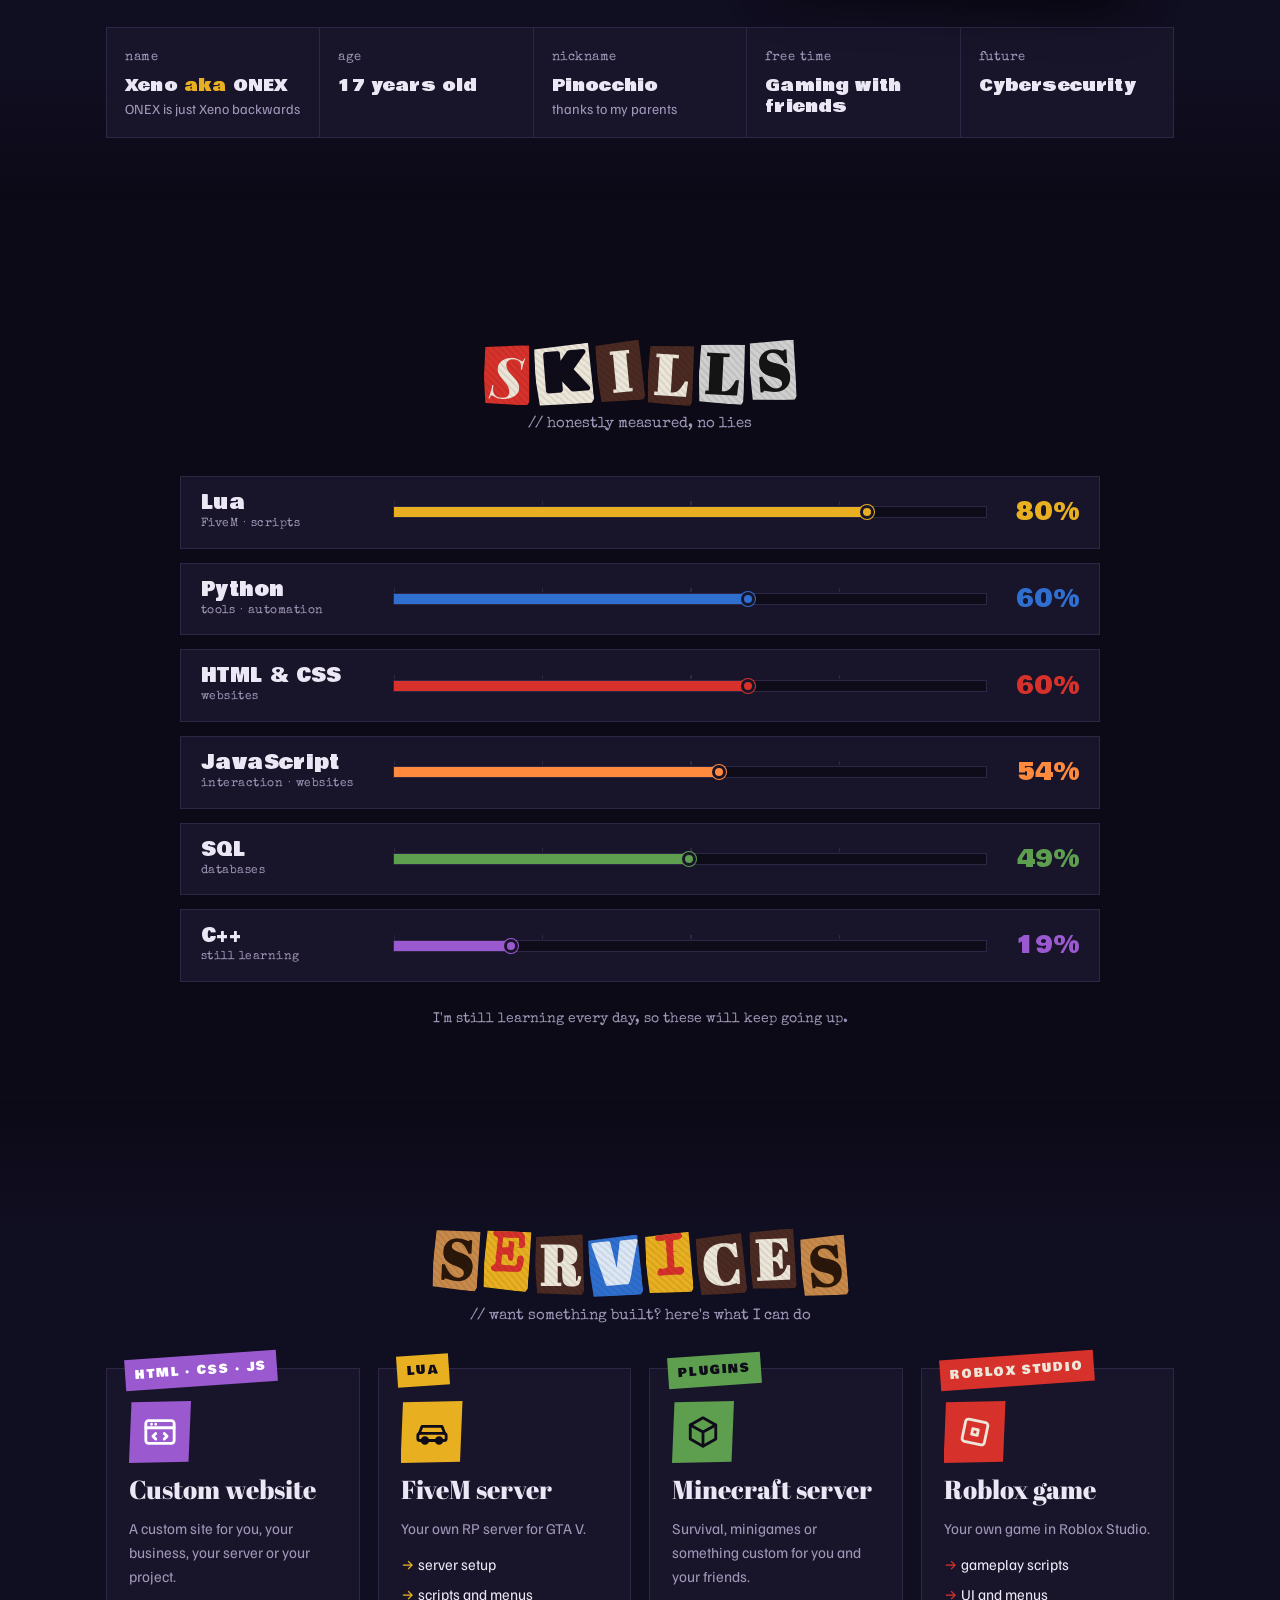
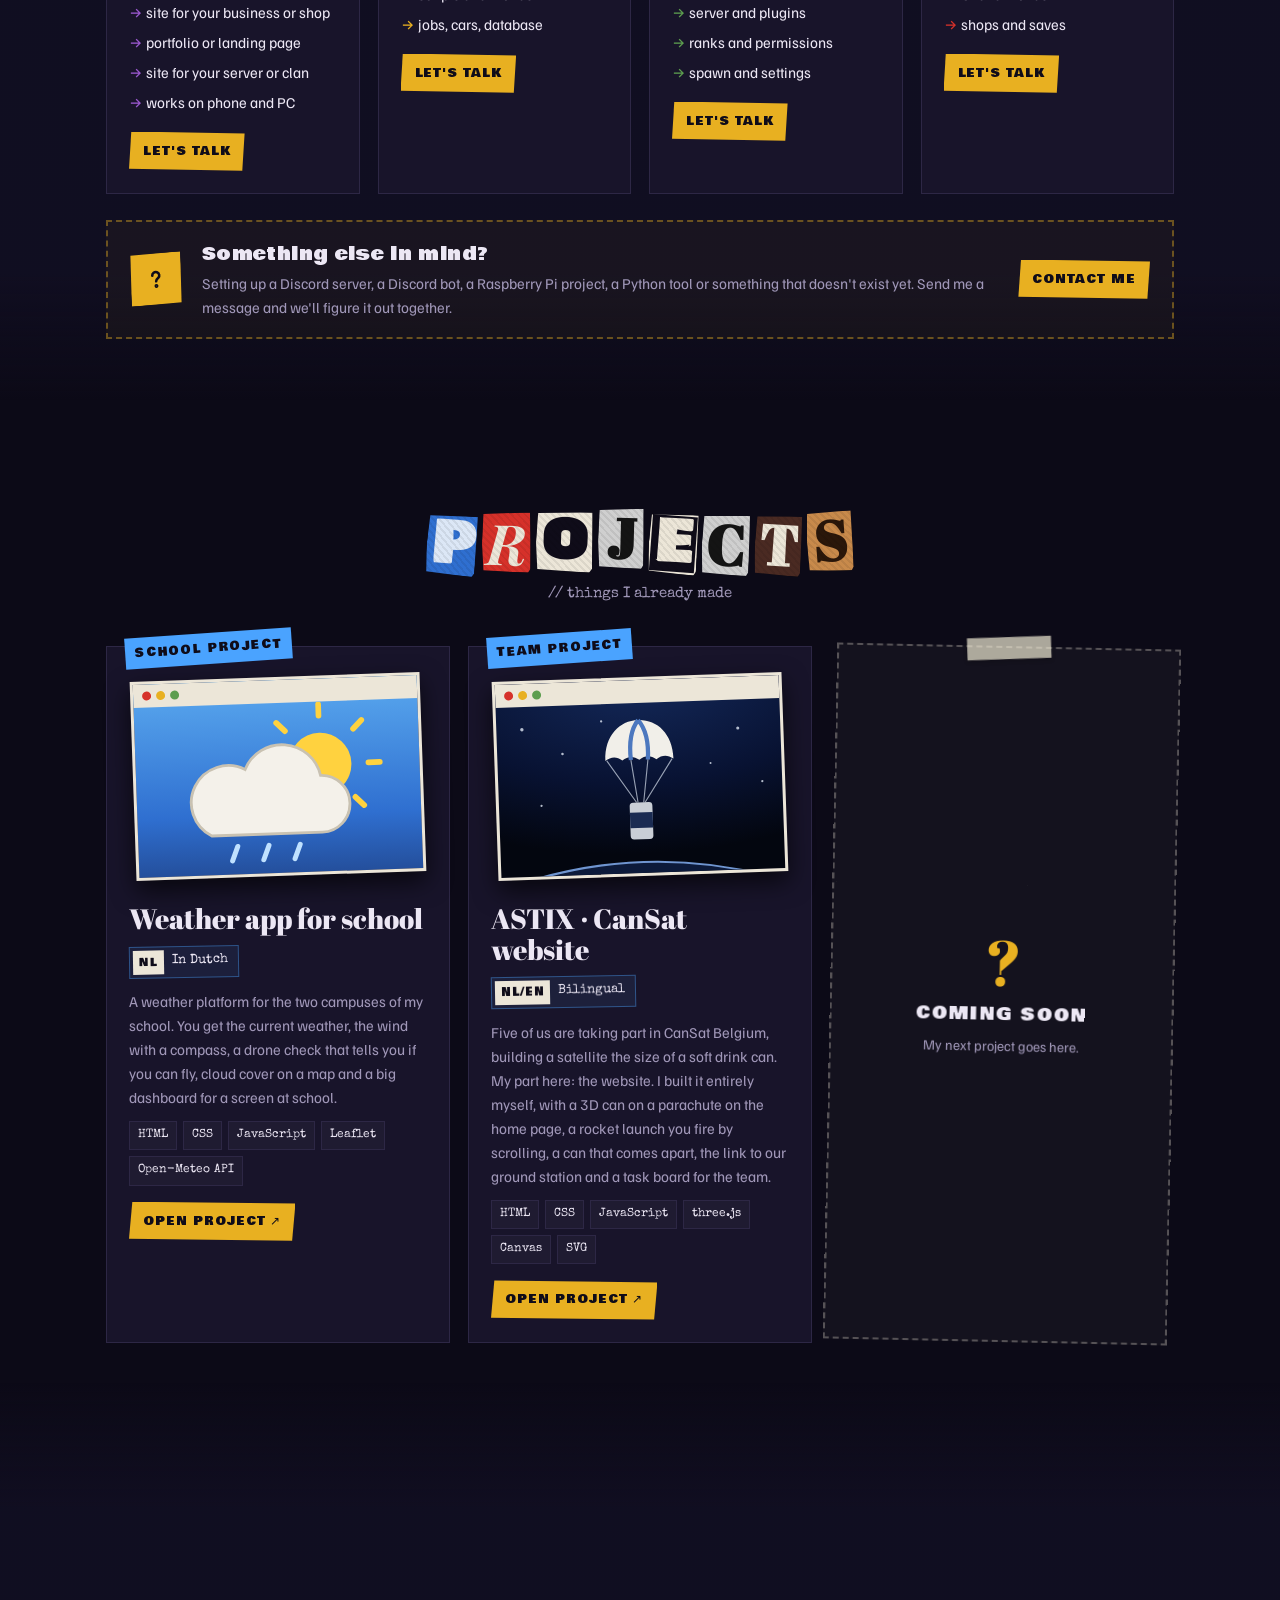
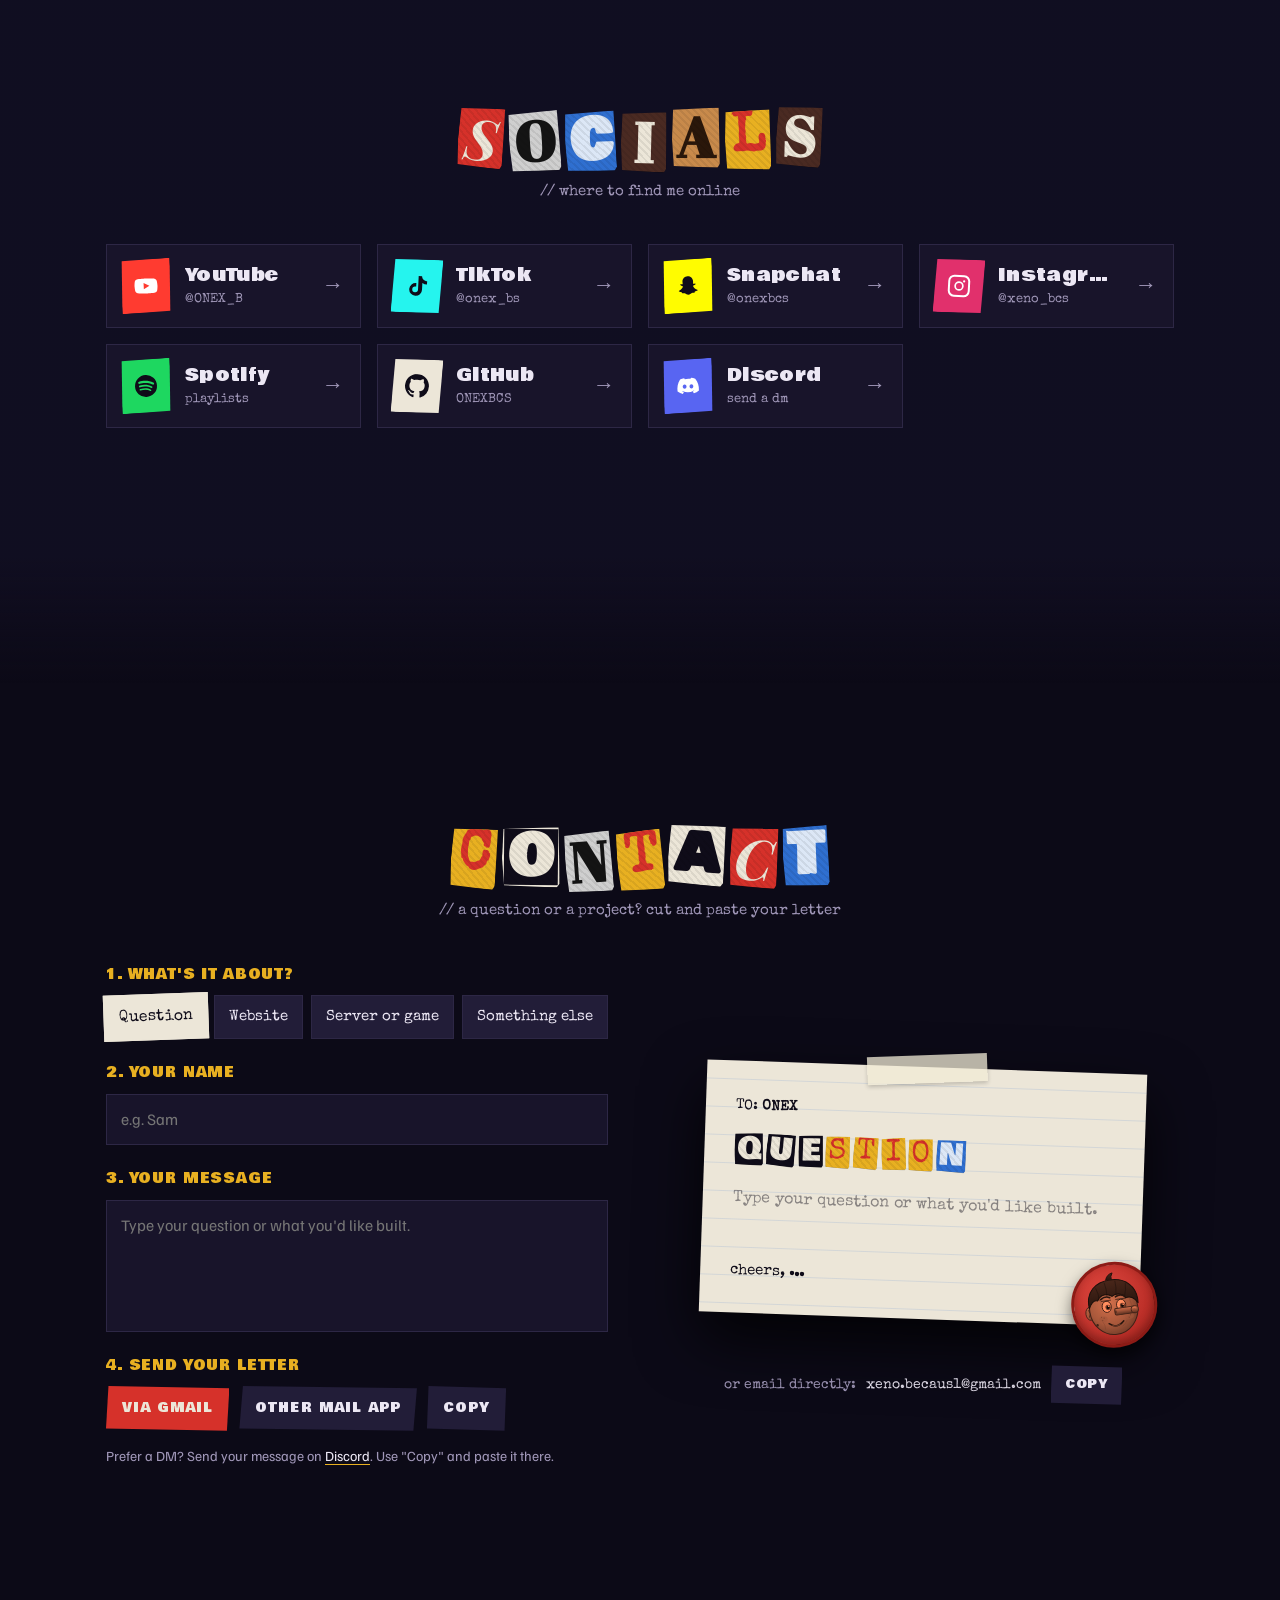
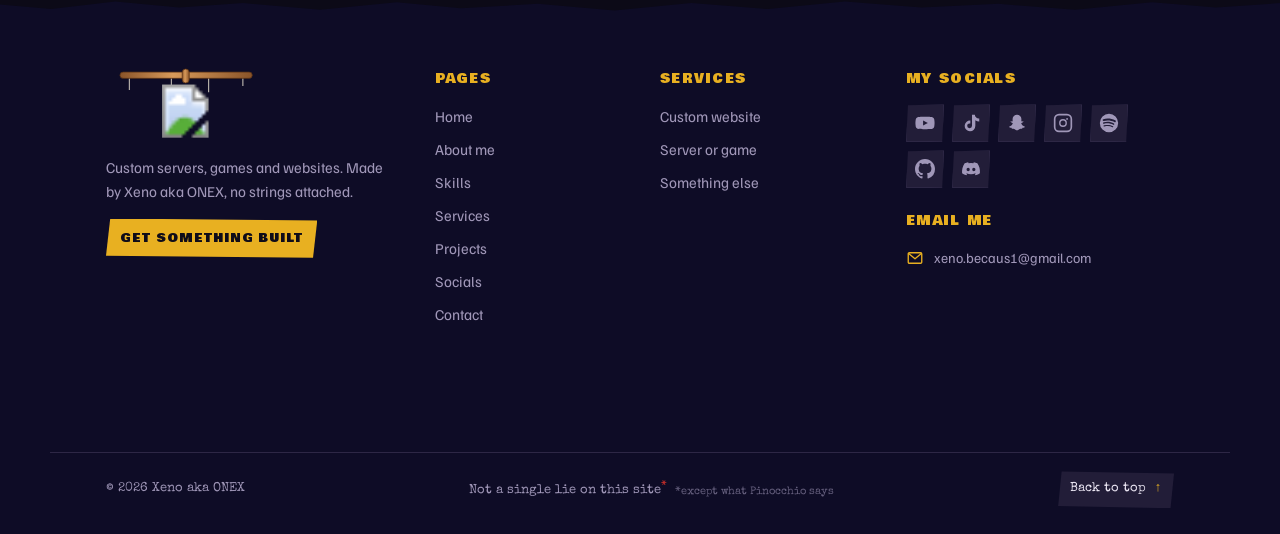
==== commit 16ab38cf: "Projecten: drie naast elkaar op computer Co-Authored-By: Claude Opus 5.5 <noreply@anthropic.com> Cla" ====
--- a/index.html
+++ b/index.html
@@ -15,7 +15,7 @@
 <link rel="preconnect" href="https://fonts.googleapis.com">
 <link rel="preconnect" href="https://fonts.gstatic.com" crossorigin>
 <link rel="stylesheet" href="https://fonts.googleapis.com/css2?family=Abril+Fatface&family=Bowlby+One&family=Familjen+Grotesk:wght@400;500;700&family=Special+Elite&family=Rubik+Mono+One&family=Playfair+Display:ital,wght@1,900&display=swap">
-<link rel="stylesheet" href="assets/css/style.css?v=67">
+<link rel="stylesheet" href="assets/css/style.css?v=68">
 </head>
 <body>
 
@@ -343,7 +343,6 @@
             <a class="btn sm" href="projecten/weer/" target="_blank" rel="noopener">Open project ↗</a>
           </div>
         </article>
-        <div class="proj soon"><span class="tape" aria-hidden="true"></span><span class="proj-q" aria-hidden="true">?</span><h3>Coming soon</h3><p>Hier komt mijn volgende project.</p></div>
         <article class="proj">
           <span class="tag">TEAMPROJECT</span>
           <a class="proj-shot ps-astix" href="https://onexbcs.github.io/astix-cansat/" target="_blank" rel="noopener" aria-label="ASTIX CanSat-website openen">
@@ -369,7 +368,7 @@
             <a class="btn sm" href="https://onexbcs.github.io/astix-cansat/" target="_blank" rel="noopener">Open project ↗</a>
           </div>
         </article>
-        <div class="proj soon"><span class="tape" aria-hidden="true"></span><span class="proj-q" aria-hidden="true">?</span><h3>Coming soon</h3><p>Ik ben nog aan het bouwen.</p></div>
+        <div class="proj soon"><span class="tape" aria-hidden="true"></span><span class="proj-q" aria-hidden="true">?</span><h3>Coming soon</h3><p>Hier komt mijn volgende project.</p></div>
       </div>
     </div>
   </section>
--- a/assets/css/style.css
+++ b/assets/css/style.css
@@ -592,8 +592,12 @@
 @media (pointer:fine){.mscroll{display:none}}
 
 /* ASTIX project card */
-@media (min-width:1101px){.projects{grid-template-columns:minmax(0,2fr) minmax(0,1fr)}}
-.proj.soon:nth-child(2){transform:rotate(-1deg)}.proj.soon:nth-child(4){transform:rotate(1.2deg)}
+@media (min-width:1101px){
+  .projects{grid-template-columns:repeat(3,minmax(0,1fr))}
+  .proj:not(.soon){grid-template-columns:minmax(0,1fr);align-content:start}
+  .proj:not(.soon) .proj-shot{margin:30px 26px 0}
+}
+.proj.soon:nth-child(3){transform:rotate(1.2deg)}
 .ps-astix{background:radial-gradient(120% 90% at 50% 0%,#14295a,#081232 60%,#03060f)}
 .pa-stars circle{fill:#dfe7f3;opacity:.8}
 .pa-earth{fill:#0c1a3a}.pa-rim{fill:none;stroke:#6f95d0;stroke-width:1.5}
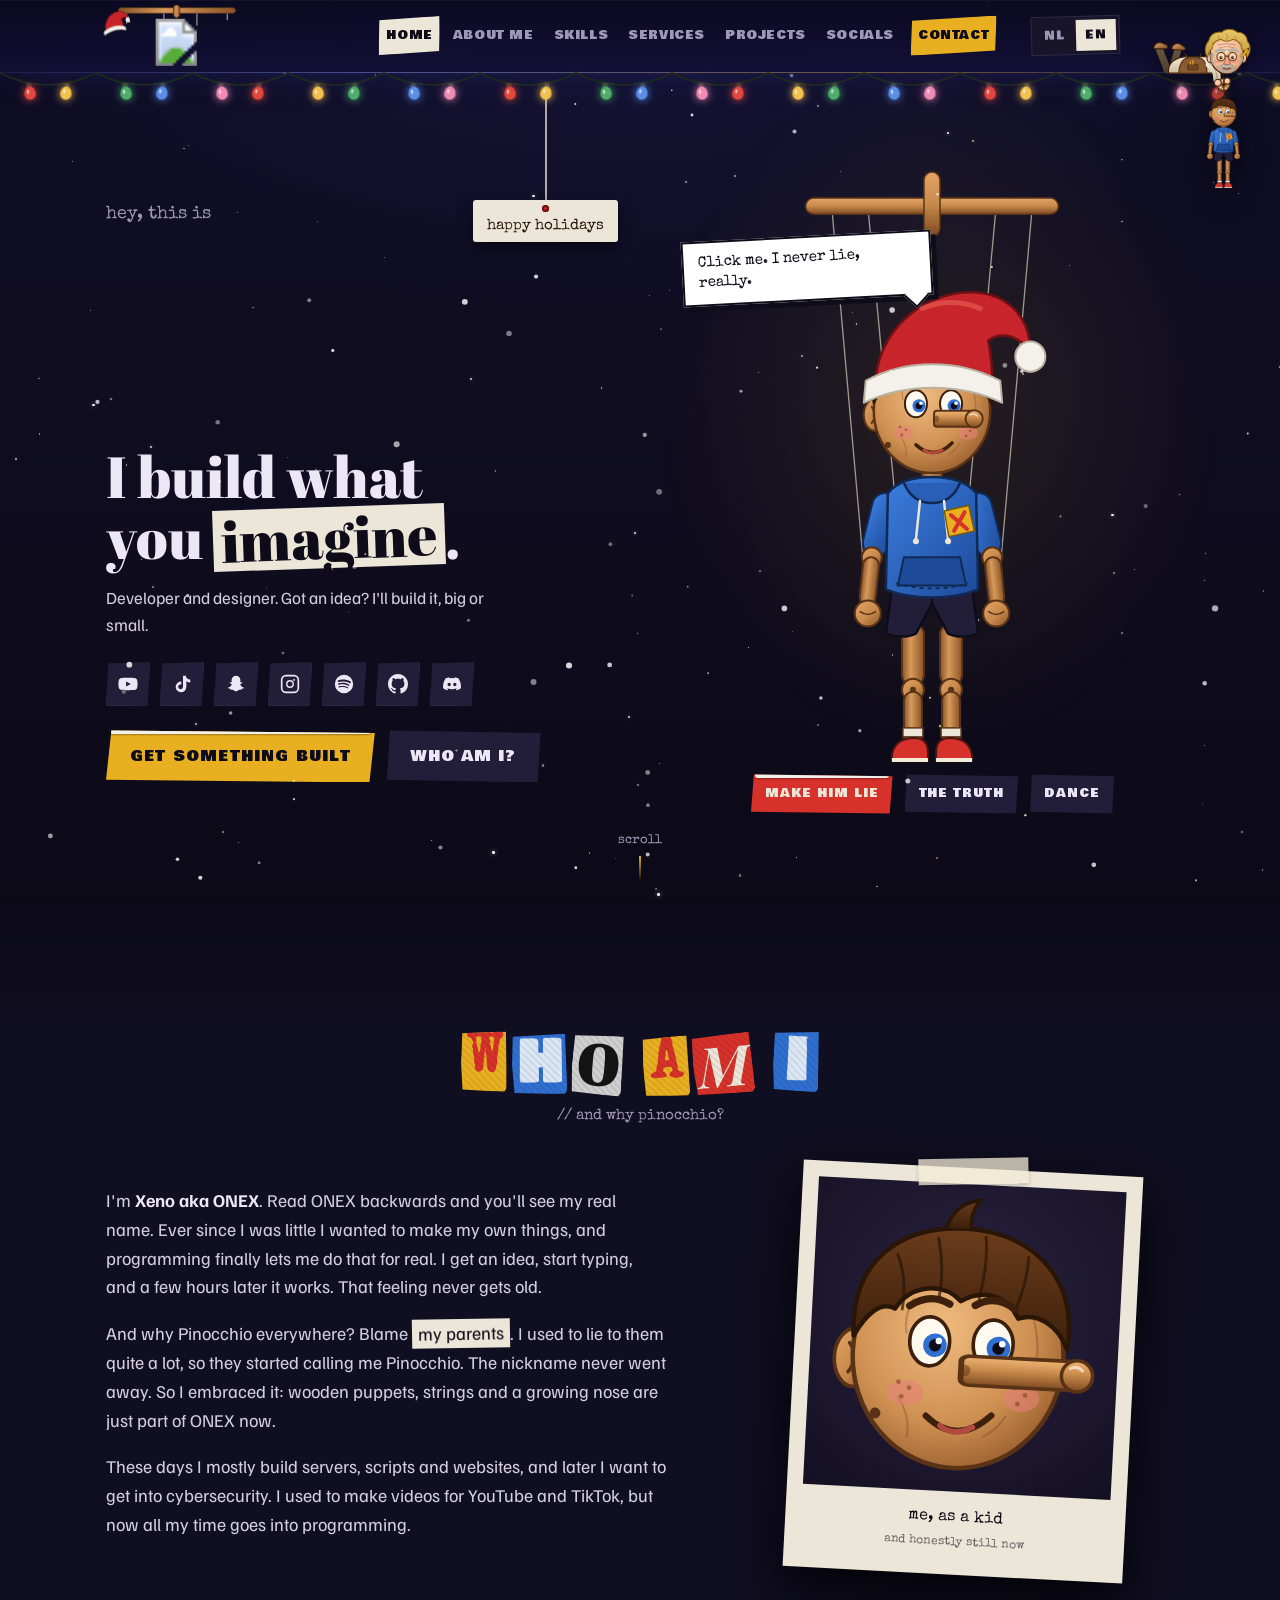
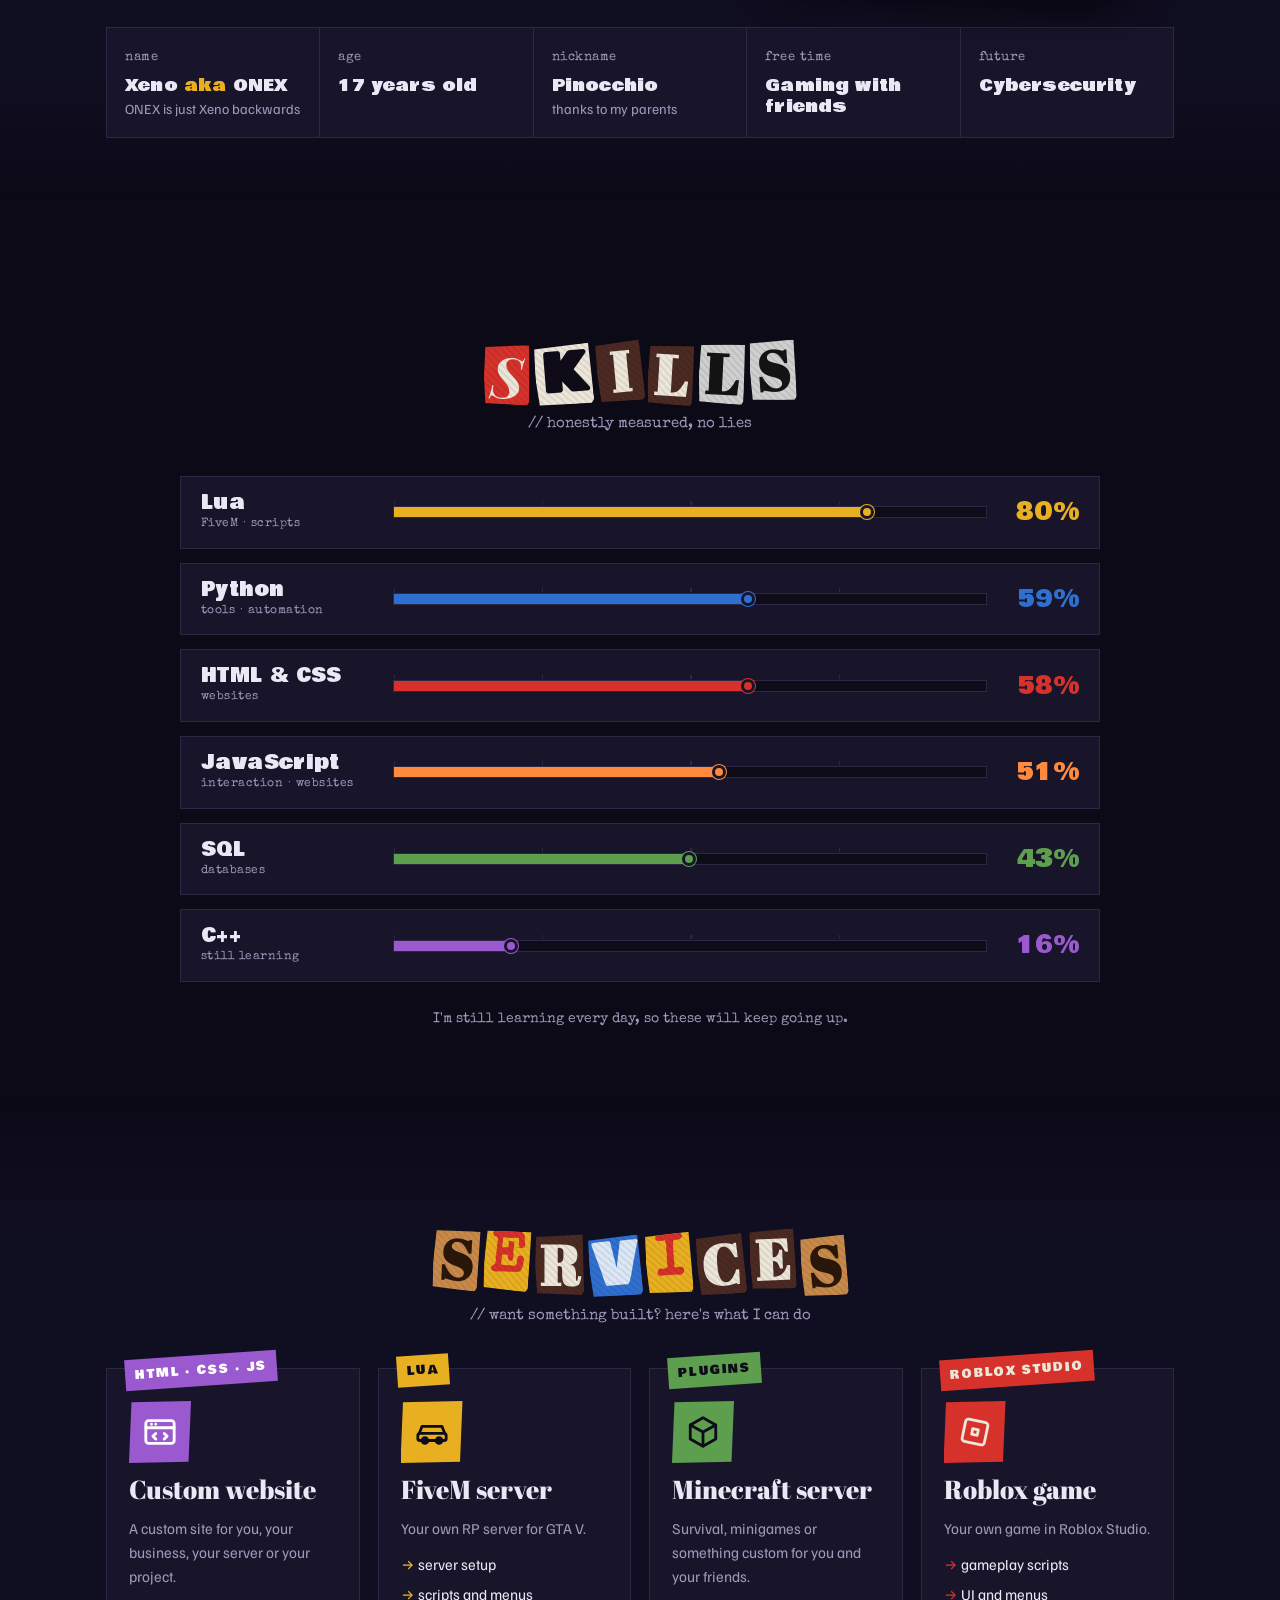
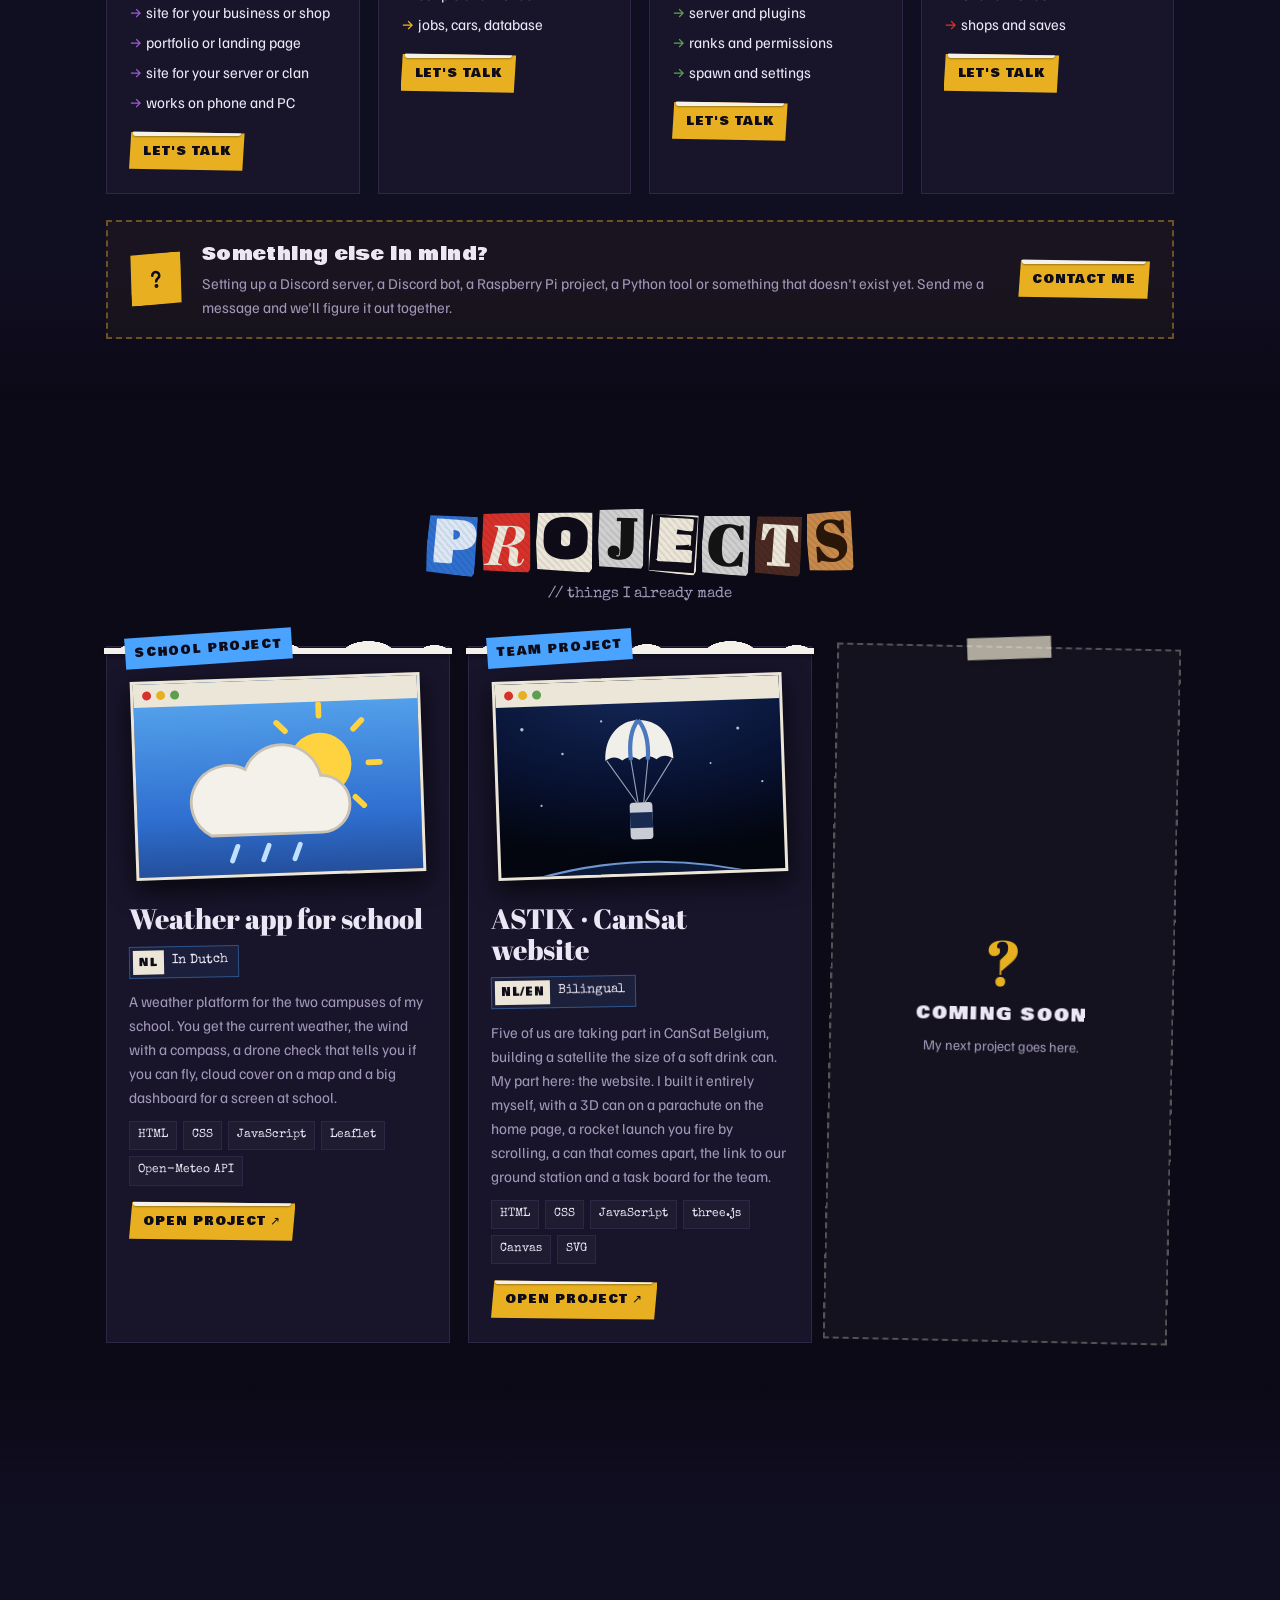
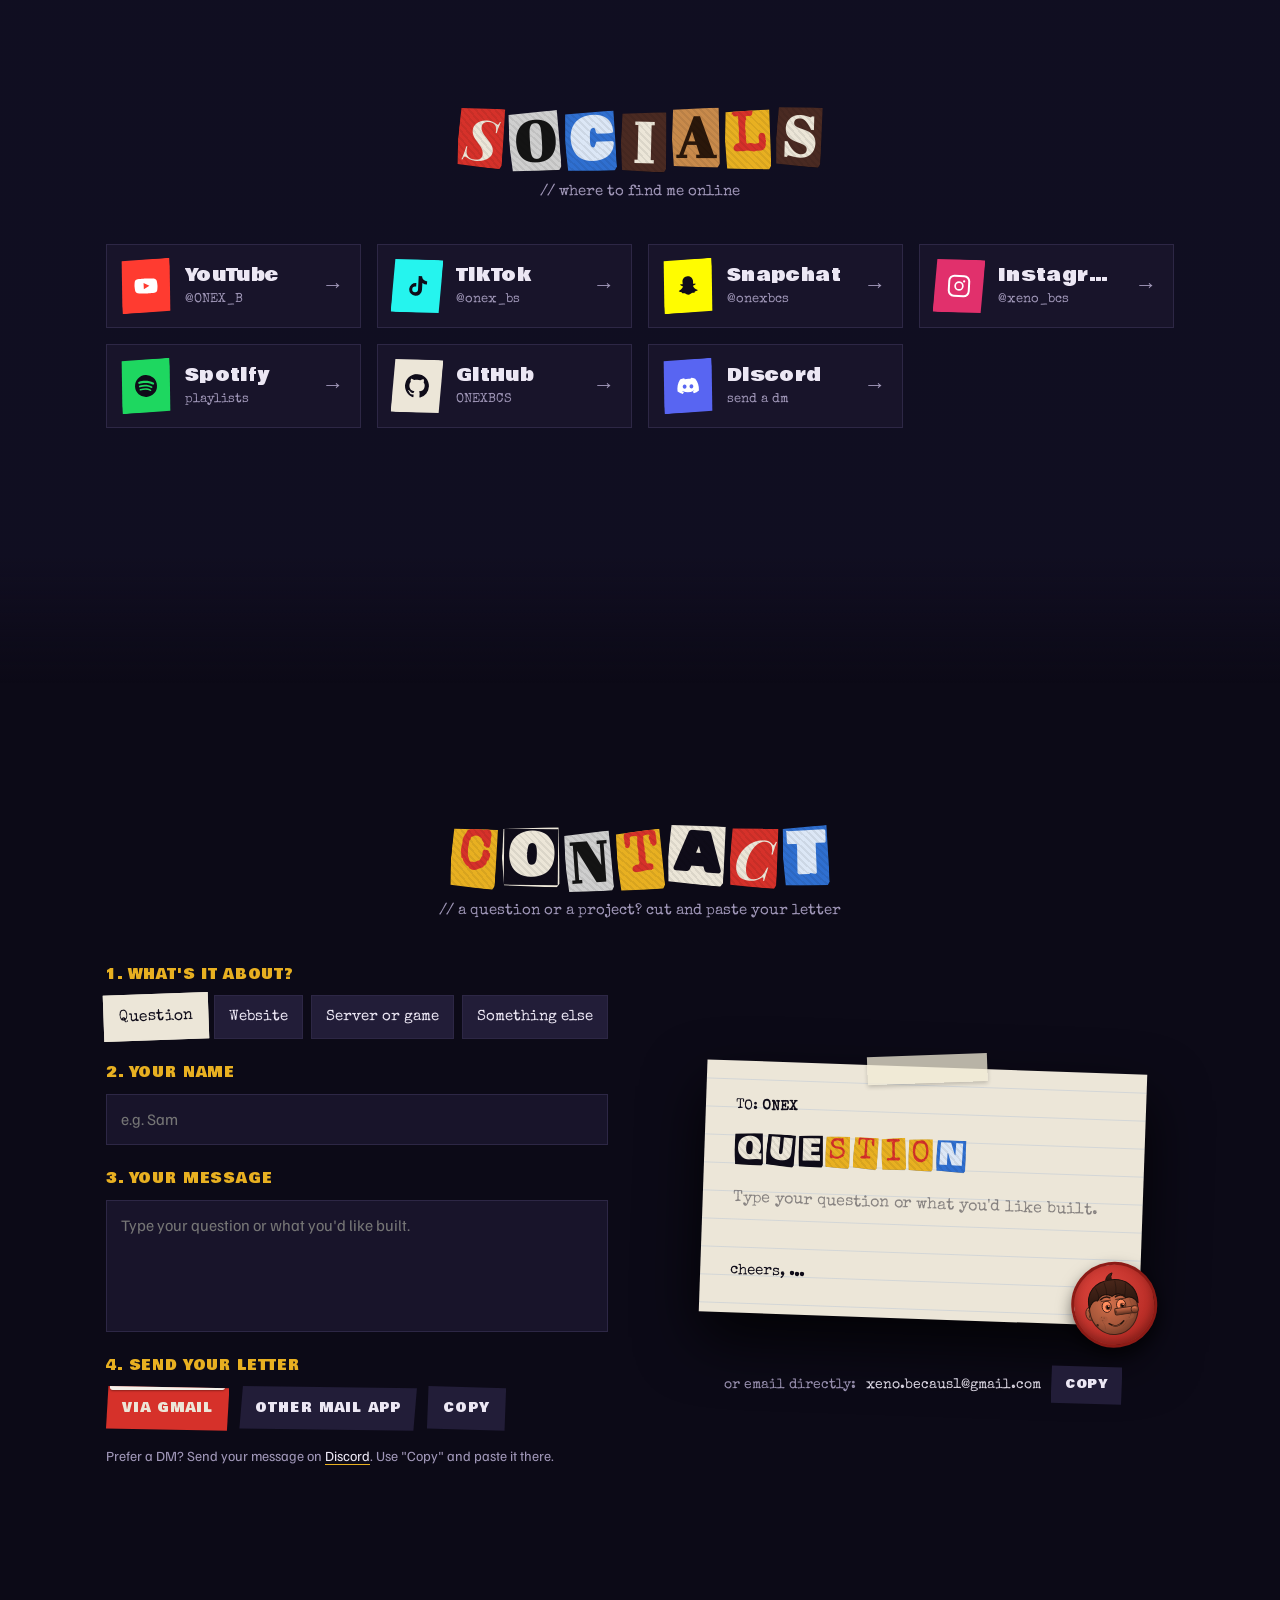
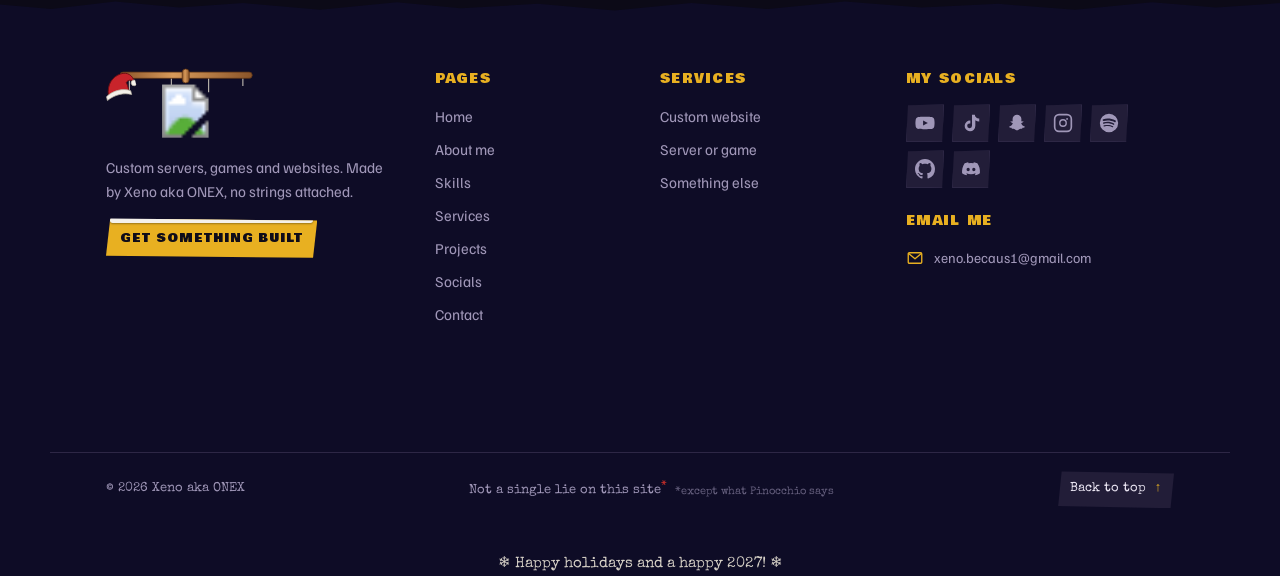
==== commit 378750f3: "Kerstversie: sneeuw, lichtjes, kerstmutsen, kaartje en sneeuwkapjes (stopt zelf na 6 januari) Co-Aut" ====
--- a/index.html
+++ b/index.html
@@ -16,6 +16,7 @@
 <link rel="preconnect" href="https://fonts.gstatic.com" crossorigin>
 <link rel="stylesheet" href="https://fonts.googleapis.com/css2?family=Abril+Fatface&family=Bowlby+One&family=Familjen+Grotesk:wght@400;500;700&family=Special+Elite&family=Rubik+Mono+One&family=Playfair+Display:ital,wght@1,900&display=swap">
 <link rel="stylesheet" href="assets/css/style.css?v=68">
+<link rel="stylesheet" href="assets/css/kerst.css?v=2"><!-- KERST: weg = standaard -->
 </head>
 <body>
 
@@ -498,6 +499,7 @@
 <script src="assets/js/main.js?v=66"></script>
 <script src="assets/js/companion.js?v=66"></script>
 <script src="assets/js/cricket.js?v=66"></script>
+<script src="assets/js/kerst.js?v=1"></script><!-- KERST: weg = standaard -->
 
 </body>
 </html>
--- a/assets/css/kerst.css
+++ b/assets/css/kerst.css
@@ -0,0 +1,40 @@
+/* ONEX · Christmas makeover. Everything is scoped to html.kerst (set by kerst.js until 6 January). */
+
+/* string of lights hanging under the menu bar */
+.kerst .xm-lights{position:absolute;left:0;right:0;top:100%;height:44px;margin-top:-3px;pointer-events:none;overflow:hidden;z-index:2}
+.kerst .xm-lights svg{display:block}
+.kerst .xm-b path{filter:drop-shadow(0 0 4px var(--c));animation:xmTwinkle 2.4s ease-in-out infinite;animation-delay:var(--dl)}
+@keyframes xmTwinkle{0%,100%{opacity:1}45%{opacity:.35;filter:none}55%{opacity:.35;filter:none}}
+.kerst .progress{bottom:-6px}
+
+/* Santa hats */
+.kerst .logo{position:relative}
+.kerst .xm-lhat{position:absolute;left:-6px;top:6px;width:30px;pointer-events:none;transform:rotate(-14deg);z-index:2}
+.kerst .xm-lhat svg{display:block;width:100%;height:auto}
+.kerst .foot .xm-lhat{left:-4px;top:4px;width:34px}
+.kerst .xm-hat{pointer-events:none}
+
+/* paper tag on a string in the hero */
+.kerst .hero .copy{position:relative}
+.kerst .xm-tag{position:absolute;right:4%;top:-118px;display:flex;flex-direction:column;align-items:center;transform-origin:50% 0;animation:xmSwing 4.6s ease-in-out infinite;pointer-events:none;z-index:3}
+.kerst .xm-str{display:block;width:1.4px;height:118px;background:#d9d1bf;opacity:.8}
+.kerst .xm-card{position:relative;font:400 15px/1 var(--f-type);color:#2a1606;background:var(--paper);padding:10px 14px 9px;border-radius:3px;box-shadow:0 6px 14px #0008;white-space:nowrap}
+.kerst .xm-card::before{content:"";position:absolute;left:50%;top:5px;width:7px;height:7px;margin-left:-3.5px;border-radius:50%;background:#c8242b;box-shadow:inset 0 0 0 2px #6e1014}
+.kerst .xm-card{padding-top:18px}
+@keyframes xmSwing{0%,100%{transform:rotate(4deg)}50%{transform:rotate(-4deg)}}
+@media (max-width:900px){.kerst .xm-tag{display:none}}
+
+/* snow */
+.kerst .xm-snow{position:fixed;inset:0;width:100%;height:100%;pointer-events:none;z-index:45}
+
+/* snow caps on the project cards and buttons */
+.kerst .proj:not(.soon)::after{content:"";position:absolute;left:-3px;right:-3px;top:-9px;height:16px;pointer-events:none;
+  background:radial-gradient(14px 10px at 8% 100%,#f4f1ea 98%,#0000),radial-gradient(22px 12px at 28% 100%,#f4f1ea 98%,#0000),radial-gradient(18px 10px at 52% 100%,#f4f1ea 98%,#0000),radial-gradient(26px 13px at 76% 100%,#f4f1ea 98%,#0000),radial-gradient(16px 9px at 95% 100%,#f4f1ea 98%,#0000),linear-gradient(#0000 60%,#f4f1ea 60%);
+  border-radius:6px 6px 0 0;filter:drop-shadow(0 2px 2px #0006)}
+.kerst .btn:not(.ghost){position:relative}
+.kerst .btn:not(.ghost)::before{content:"";position:absolute;left:4px;right:4px;top:-5px;height:9px;border-radius:9px 9px 4px 4px;background:#f4f1ea;box-shadow:0 1px 2px #0005;pointer-events:none}
+
+/* footer wish */
+.kerst .xm-foot{margin:18px 0 0;text-align:center;font-family:var(--f-type);font-size:15px;color:var(--paper);opacity:.9}
+
+@media (prefers-reduced-motion:reduce){.kerst .xm-b path,.kerst .xm-tag{animation:none}}
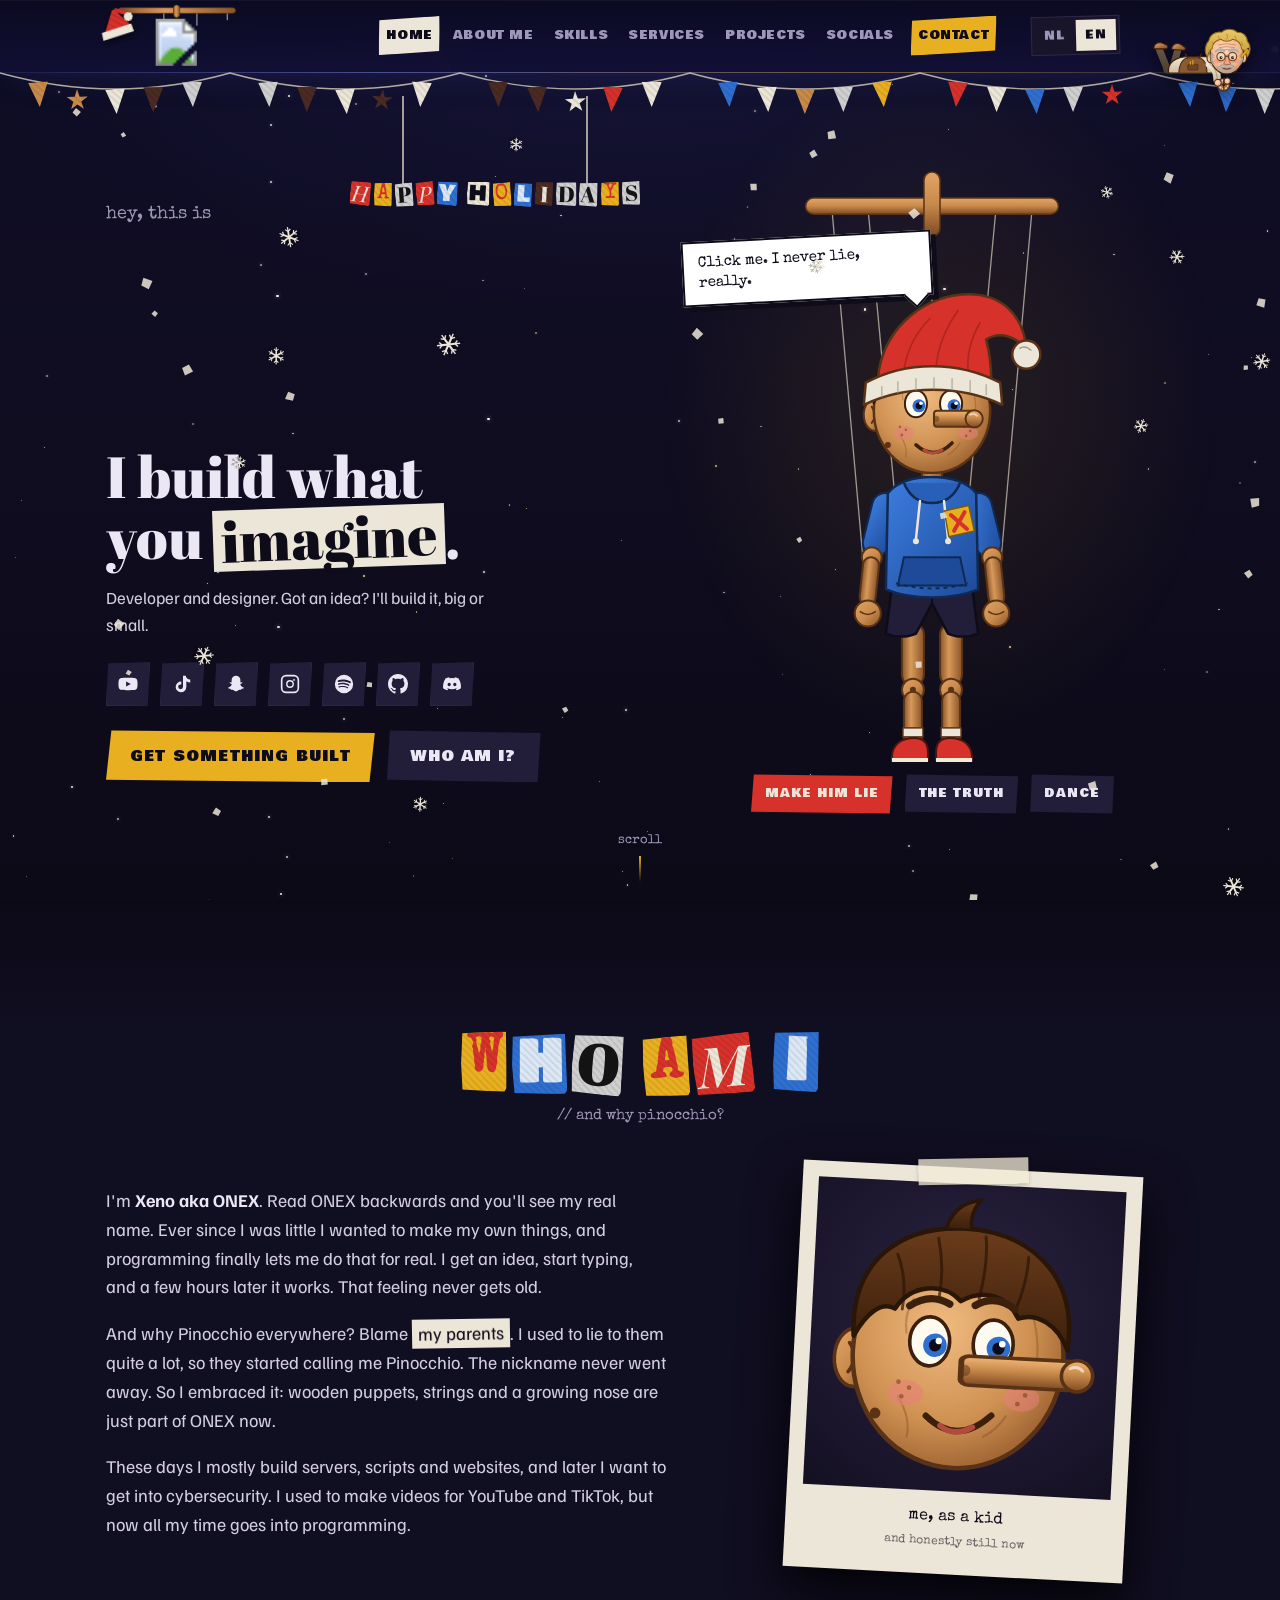
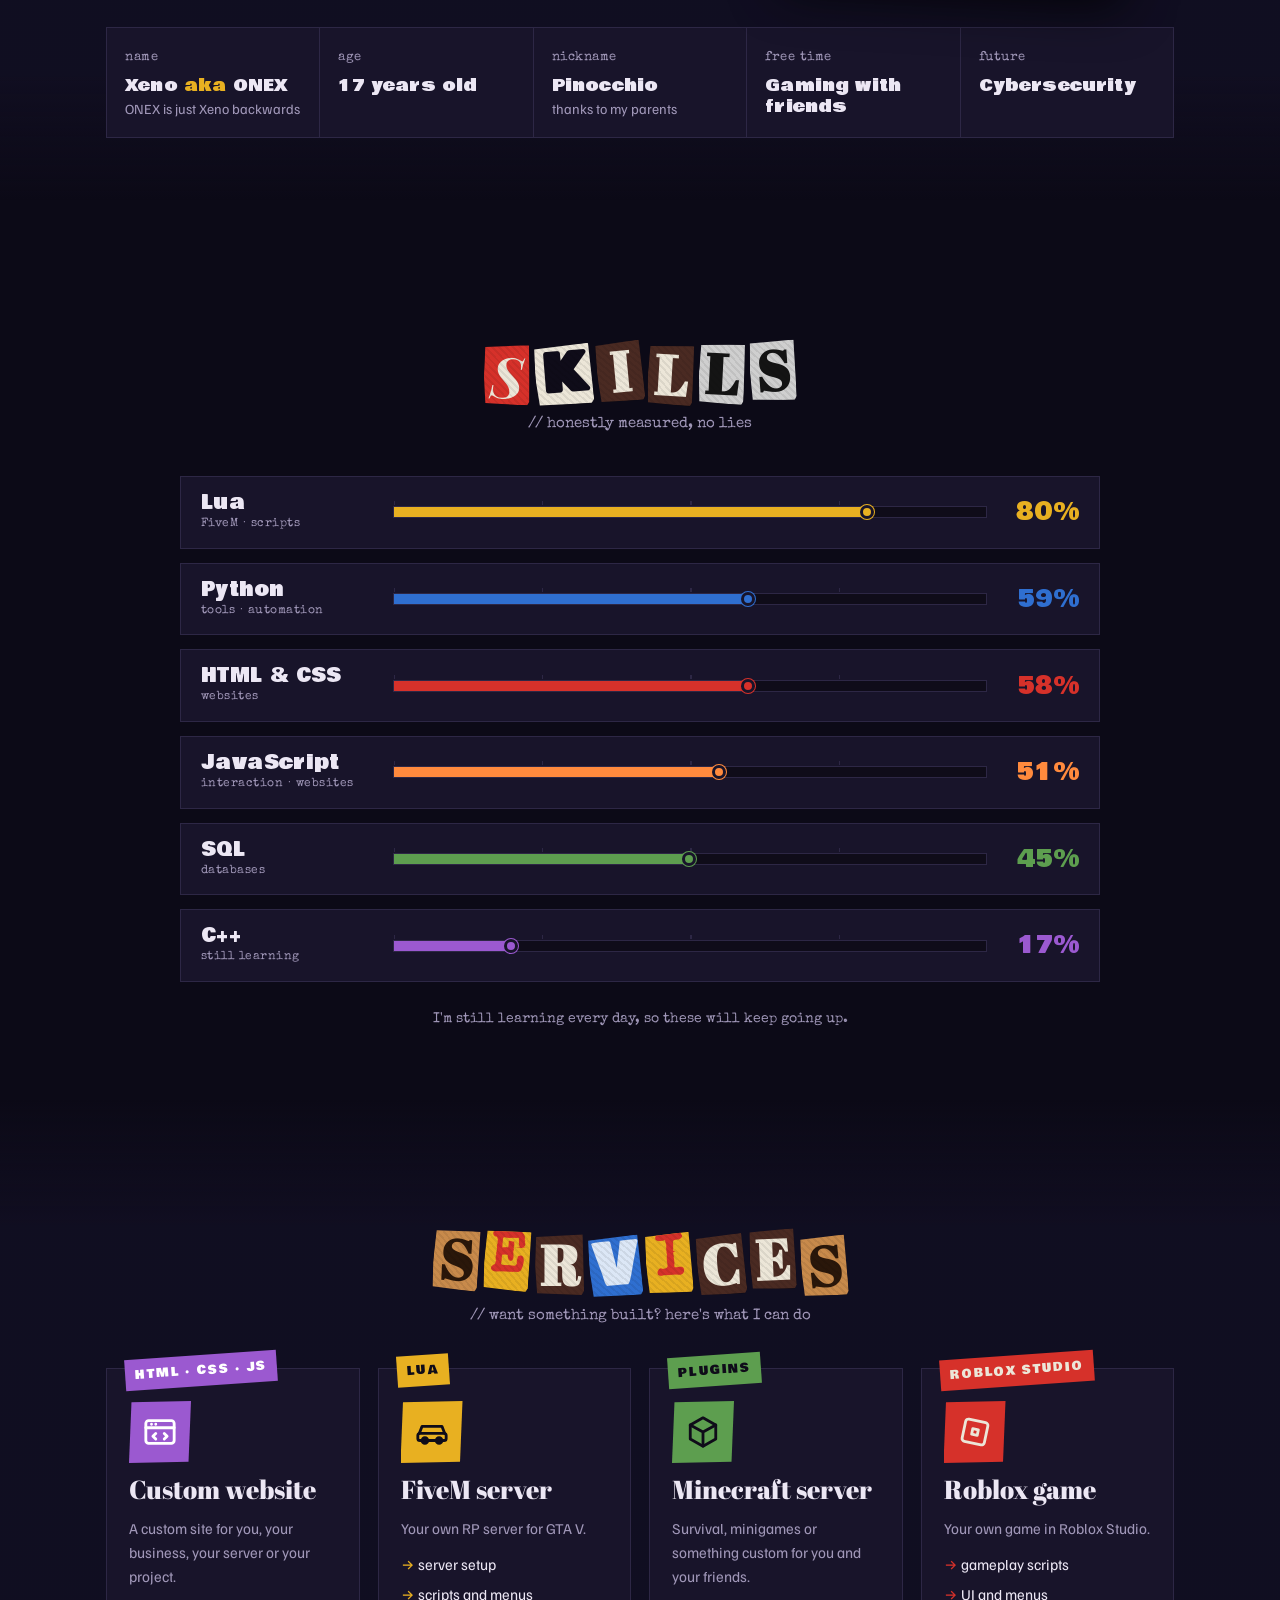
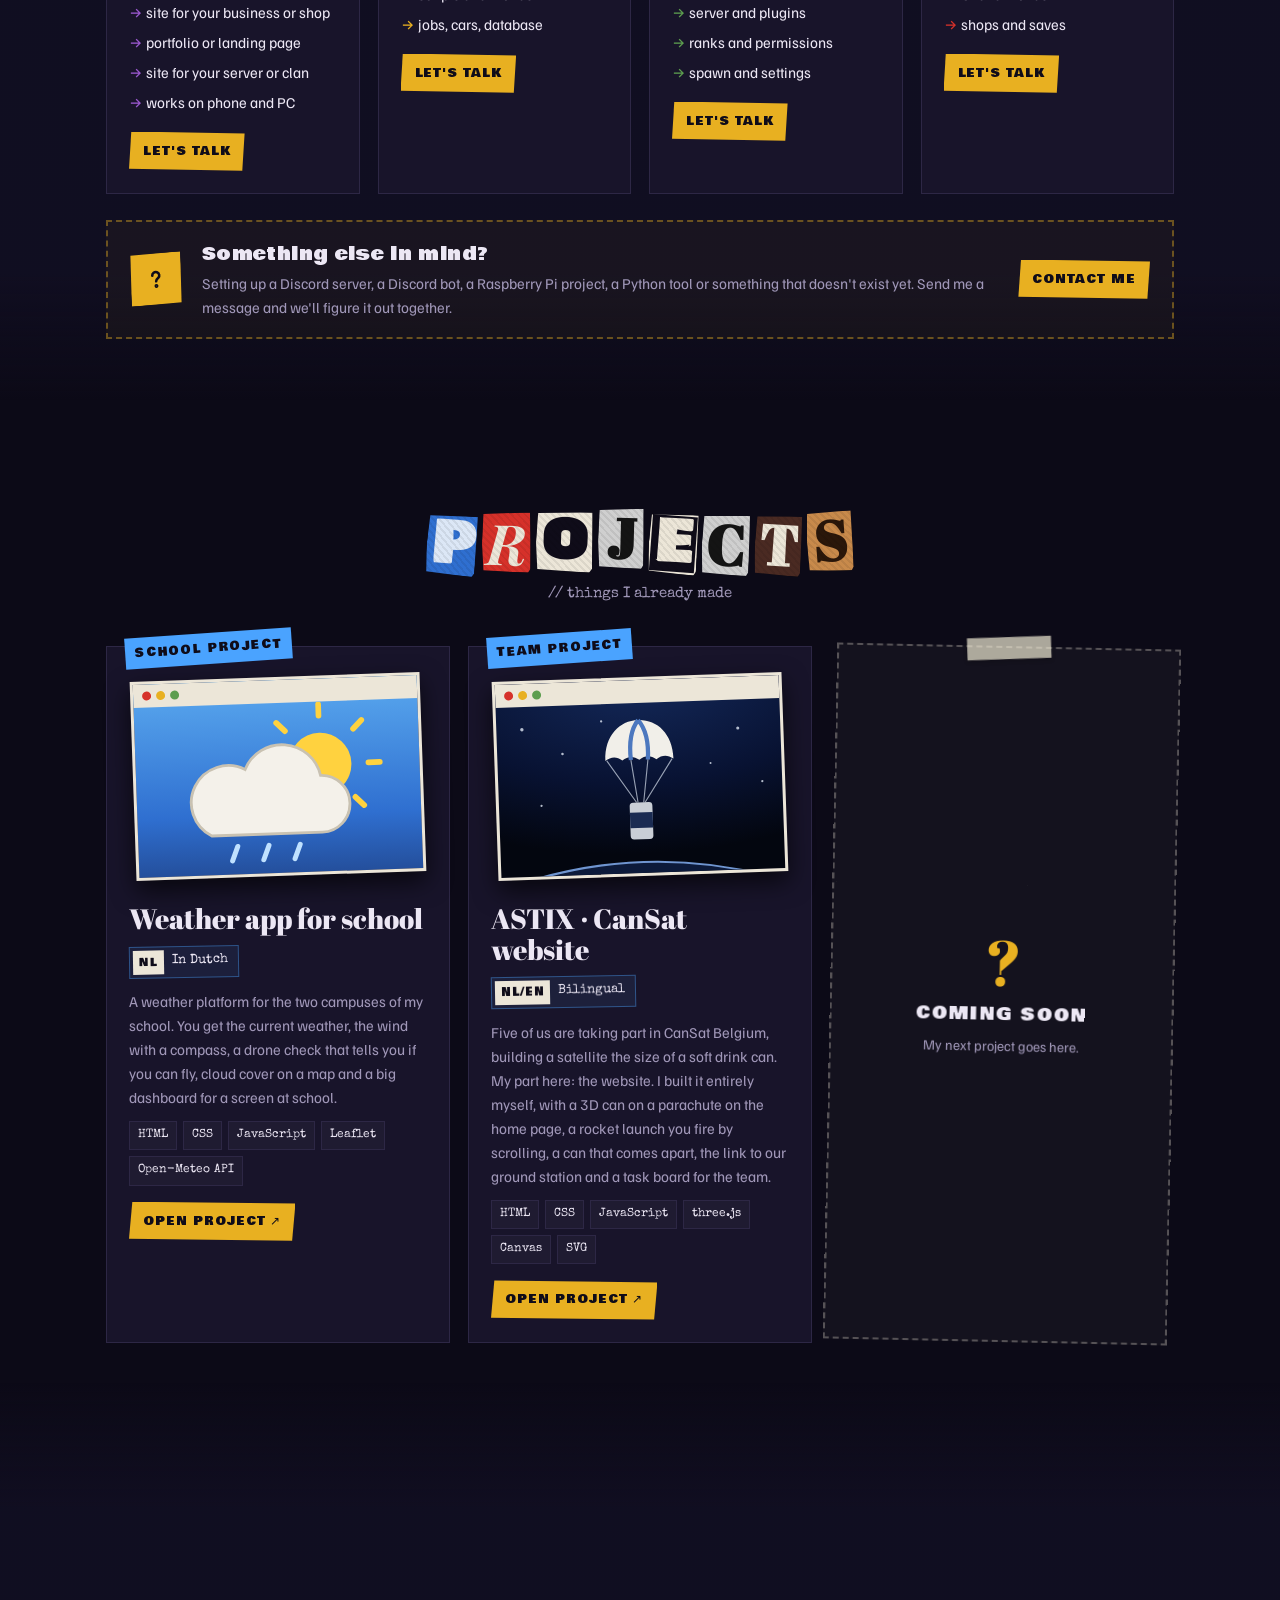
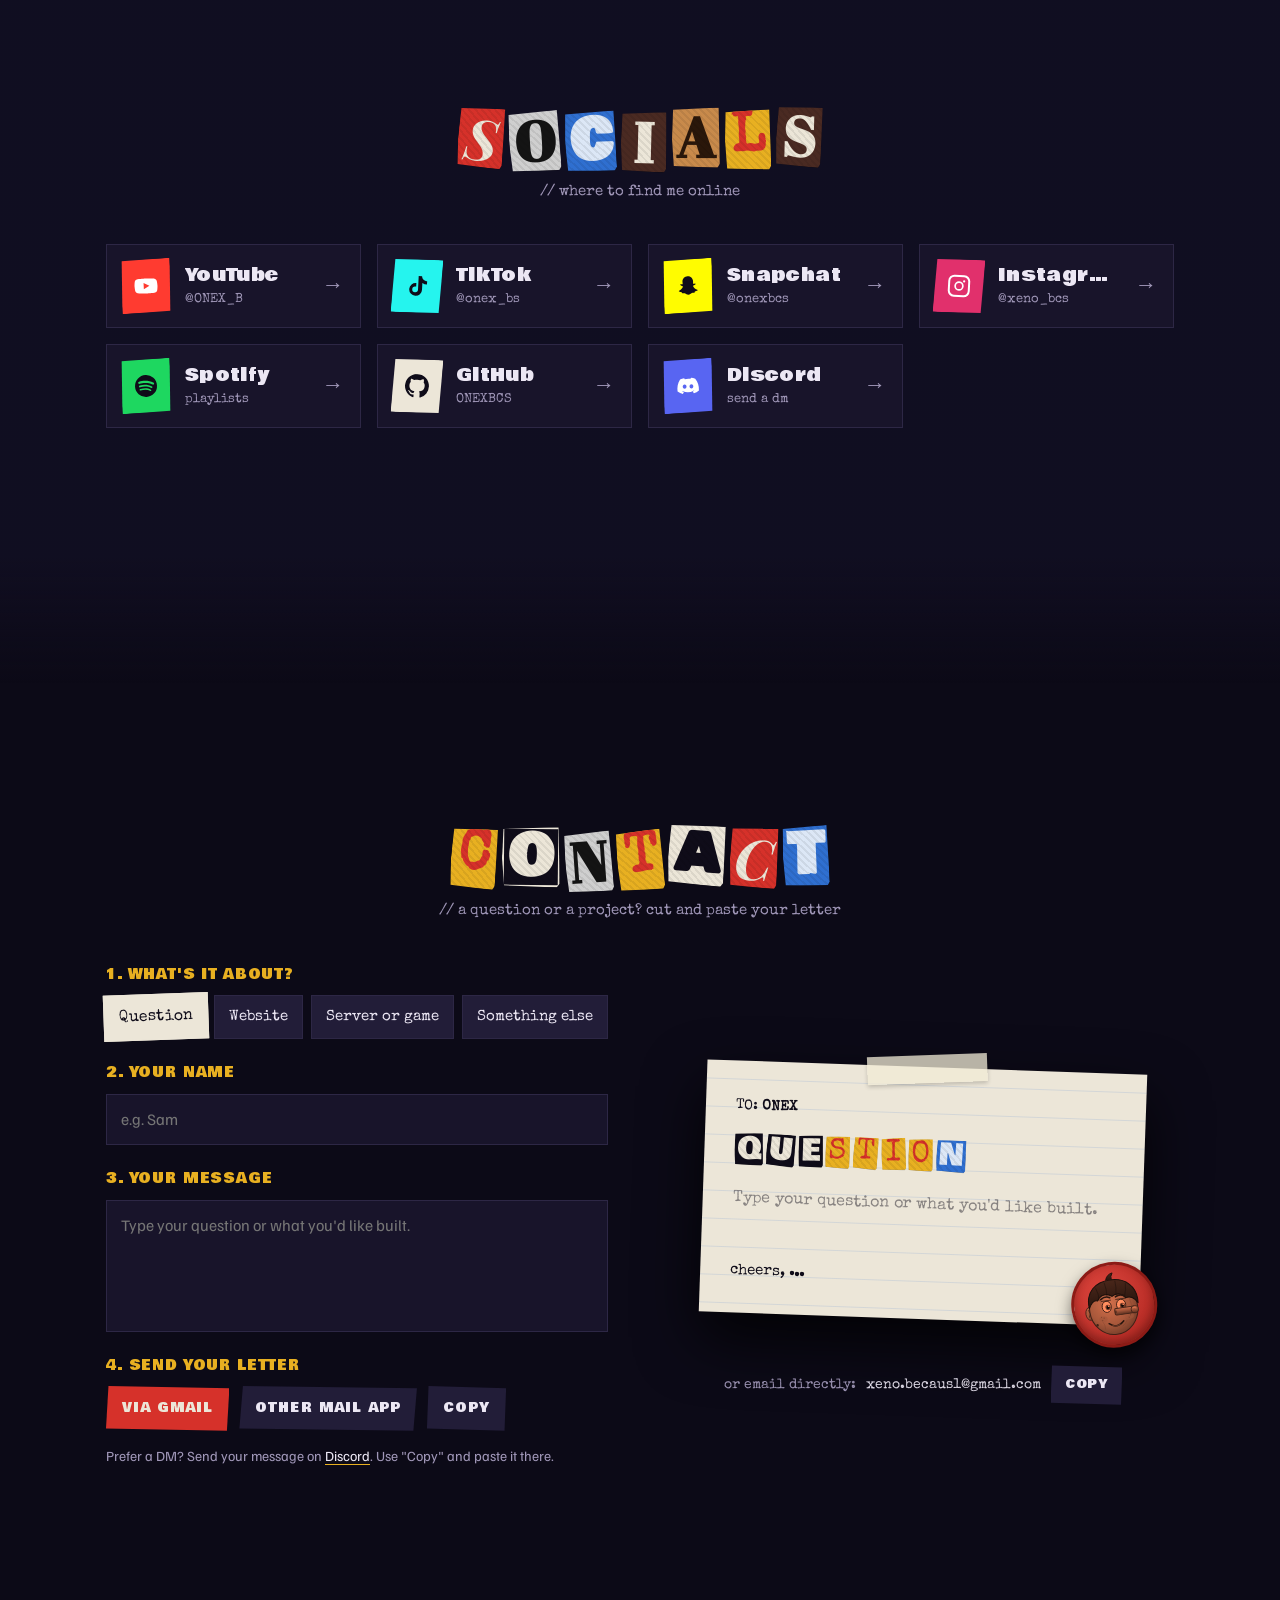
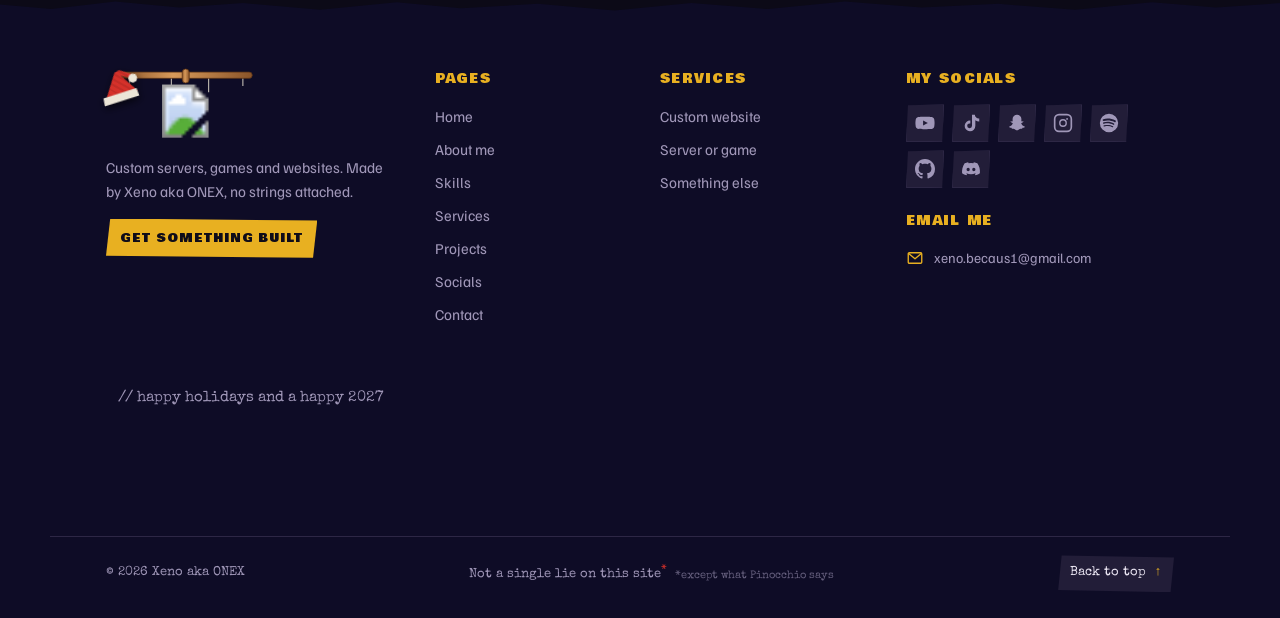
==== commit 6cb2110a: "Kerstversie in de stijl van de site: touwtjes, knippapier, ransom-letters Co-Authored-By: Claude Opu" ====
--- a/index.html
+++ b/index.html
@@ -16,7 +16,7 @@
 <link rel="preconnect" href="https://fonts.gstatic.com" crossorigin>
 <link rel="stylesheet" href="https://fonts.googleapis.com/css2?family=Abril+Fatface&family=Bowlby+One&family=Familjen+Grotesk:wght@400;500;700&family=Special+Elite&family=Rubik+Mono+One&family=Playfair+Display:ital,wght@1,900&display=swap">
 <link rel="stylesheet" href="assets/css/style.css?v=68">
-<link rel="stylesheet" href="assets/css/kerst.css?v=2"><!-- KERST: weg = standaard -->
+<link rel="stylesheet" href="assets/css/kerst.css?v=4"><!-- KERST: weg = standaard -->
 </head>
 <body>
 
@@ -499,7 +499,7 @@
 <script src="assets/js/main.js?v=66"></script>
 <script src="assets/js/companion.js?v=66"></script>
 <script src="assets/js/cricket.js?v=66"></script>
-<script src="assets/js/kerst.js?v=1"></script><!-- KERST: weg = standaard -->
+<script src="assets/js/kerst.js?v=2"></script><!-- KERST: weg = standaard -->
 
 </body>
 </html>
--- a/assets/css/kerst.css
+++ b/assets/css/kerst.css
@@ -1,40 +1,42 @@
-/* ONEX · Christmas makeover. Everything is scoped to html.kerst (set by kerst.js until 6 January). */
+/* ONEX · Christmas makeover. Everything is scoped to html.kerst (set by kerst.js until 6 January).
+   Same materials as the rest of the site: twine, cut paper, ransom letters, typewriter. */
 
-/* string of lights hanging under the menu bar */
-.kerst .xm-lights{position:absolute;left:0;right:0;top:100%;height:44px;margin-top:-3px;pointer-events:none;overflow:hidden;z-index:2}
-.kerst .xm-lights svg{display:block}
-.kerst .xm-b path{filter:drop-shadow(0 0 4px var(--c));animation:xmTwinkle 2.4s ease-in-out infinite;animation-delay:var(--dl)}
-@keyframes xmTwinkle{0%,100%{opacity:1}45%{opacity:.35;filter:none}55%{opacity:.35;filter:none}}
-.kerst .progress{bottom:-6px}
+/* twine garland with cut-paper flags under the menu bar */
+.kerst .xm-garland{position:absolute;left:0;right:0;top:100%;height:60px;margin-top:-1px;pointer-events:none;overflow:hidden;z-index:2}
+.kerst .xm-garland svg{position:absolute;left:0;top:0;display:block}
+.kerst .xm-f{position:absolute;width:var(--s);height:calc(var(--s) * 1.25);margin-left:calc(var(--s) / -2);background:var(--bg);
+  clip-path:polygon(0 0,100% 0,96% 8%,50% 100%,4% 8%);transform-origin:50% 0;transform:rotate(var(--r));
+  filter:drop-shadow(0 4px 5px #0009);animation:xmFlag 4.8s ease-in-out infinite;animation-delay:var(--dl)}
+.kerst .xm-f::after{content:"";position:absolute;inset:0;background:repeating-linear-gradient(45deg,#00000014 0 2px,transparent 2px 5px)}
+.kerst .xm-star{height:var(--s);margin-top:2px;clip-path:polygon(50% 0,61% 35%,98% 35%,68% 57%,79% 91%,50% 70%,21% 91%,32% 57%,2% 35%,39% 35%)}
+@keyframes xmFlag{0%,100%{transform:rotate(var(--r))}50%{transform:rotate(calc(var(--r) * -1 + 2deg))}}
+.kerst .progress{z-index:3}
 
-/* Santa hats */
+/* ransom-letter banner hanging on two strings in the hero */
+.kerst .hero .copy{position:relative}
+.kerst .xm-banner{position:absolute;right:0;top:-104px;padding-top:86px;font-size:22px;transform-origin:50% 0;animation:xmSway 5.5s ease-in-out infinite;pointer-events:none;z-index:3}
+.kerst .xm-s{position:absolute;top:0;width:1.3px;height:94px;background:#d9d1bf;opacity:.75}
+.kerst .xm-s1{left:18%}.kerst .xm-s2{right:18%}
+.kerst .xm-word{display:flex;gap:10px;line-height:1}
+.kerst .xm-word .w{display:inline-flex;gap:3px}
+.kerst .xm-banner .l{font-size:22px;box-shadow:0 5px 10px #0009}
+@keyframes xmSway{0%,100%{transform:rotate(1.6deg)}50%{transform:rotate(-1.6deg)}}
+@media (max-width:900px){.kerst .xm-banner{display:none}}
+
+/* cut-paper Santa hats on the logos */
 .kerst .logo{position:relative}
-.kerst .xm-lhat{position:absolute;left:-6px;top:6px;width:30px;pointer-events:none;transform:rotate(-14deg);z-index:2}
-.kerst .xm-lhat svg{display:block;width:100%;height:auto}
-.kerst .foot .xm-lhat{left:-4px;top:4px;width:34px}
-.kerst .xm-hat{pointer-events:none}
+.kerst .xm-lhat{position:absolute;left:-7px;top:4px;width:32px;height:28px;pointer-events:none;transform:rotate(-16deg);z-index:2;filter:drop-shadow(0 3px 4px #000a)}
+.kerst .xm-lhat i{position:absolute;display:block}
+.kerst .xm-lh-red{left:3px;right:0;top:0;bottom:6px;background:#d6312a;clip-path:polygon(0 100%,46% 6%,62% 0,96% 30%,82% 38%,62% 22%,100% 100%)}
+.kerst .xm-lh-red::after{content:"";position:absolute;inset:0;background:repeating-linear-gradient(45deg,#00000018 0 2px,transparent 2px 5px)}
+.kerst .xm-lh-trim{left:0;right:0;bottom:0;height:9px;background:#ece6d8;clip-path:polygon(2% 10%,98% 0,100% 90%,0 100%)}
+.kerst .xm-lh-pom{right:-3px;top:7px;width:9px;height:9px;background:#ece6d8;clip-path:polygon(50% 0,90% 15%,100% 55%,80% 92%,40% 100%,6% 78%,0 35%,20% 8%)}
+.kerst .foot .xm-lhat{left:-6px;top:2px;width:36px;height:31px}
 
-/* paper tag on a string in the hero */
-.kerst .hero .copy{position:relative}
-.kerst .xm-tag{position:absolute;right:4%;top:-118px;display:flex;flex-direction:column;align-items:center;transform-origin:50% 0;animation:xmSwing 4.6s ease-in-out infinite;pointer-events:none;z-index:3}
-.kerst .xm-str{display:block;width:1.4px;height:118px;background:#d9d1bf;opacity:.8}
-.kerst .xm-card{position:relative;font:400 15px/1 var(--f-type);color:#2a1606;background:var(--paper);padding:10px 14px 9px;border-radius:3px;box-shadow:0 6px 14px #0008;white-space:nowrap}
-.kerst .xm-card::before{content:"";position:absolute;left:50%;top:5px;width:7px;height:7px;margin-left:-3.5px;border-radius:50%;background:#c8242b;box-shadow:inset 0 0 0 2px #6e1014}
-.kerst .xm-card{padding-top:18px}
-@keyframes xmSwing{0%,100%{transform:rotate(4deg)}50%{transform:rotate(-4deg)}}
-@media (max-width:900px){.kerst .xm-tag{display:none}}
-
-/* snow */
+/* paper snow */
 .kerst .xm-snow{position:fixed;inset:0;width:100%;height:100%;pointer-events:none;z-index:45}
 
-/* snow caps on the project cards and buttons */
-.kerst .proj:not(.soon)::after{content:"";position:absolute;left:-3px;right:-3px;top:-9px;height:16px;pointer-events:none;
-  background:radial-gradient(14px 10px at 8% 100%,#f4f1ea 98%,#0000),radial-gradient(22px 12px at 28% 100%,#f4f1ea 98%,#0000),radial-gradient(18px 10px at 52% 100%,#f4f1ea 98%,#0000),radial-gradient(26px 13px at 76% 100%,#f4f1ea 98%,#0000),radial-gradient(16px 9px at 95% 100%,#f4f1ea 98%,#0000),linear-gradient(#0000 60%,#f4f1ea 60%);
-  border-radius:6px 6px 0 0;filter:drop-shadow(0 2px 2px #0006)}
-.kerst .btn:not(.ghost){position:relative}
-.kerst .btn:not(.ghost)::before{content:"";position:absolute;left:4px;right:4px;top:-5px;height:9px;border-radius:9px 9px 4px 4px;background:#f4f1ea;box-shadow:0 1px 2px #0005;pointer-events:none}
+/* typewriter line in the footer, like the "//" notes under the headings */
+.kerst .xm-foot{margin:20px 0 0;text-align:center;font-family:var(--f-type);font-size:15px;color:var(--muted)}
 
-/* footer wish */
-.kerst .xm-foot{margin:18px 0 0;text-align:center;font-family:var(--f-type);font-size:15px;color:var(--paper);opacity:.9}
-
-@media (prefers-reduced-motion:reduce){.kerst .xm-b path,.kerst .xm-tag{animation:none}}
+@media (prefers-reduced-motion:reduce){.kerst .xm-f,.kerst .xm-banner{animation:none}}
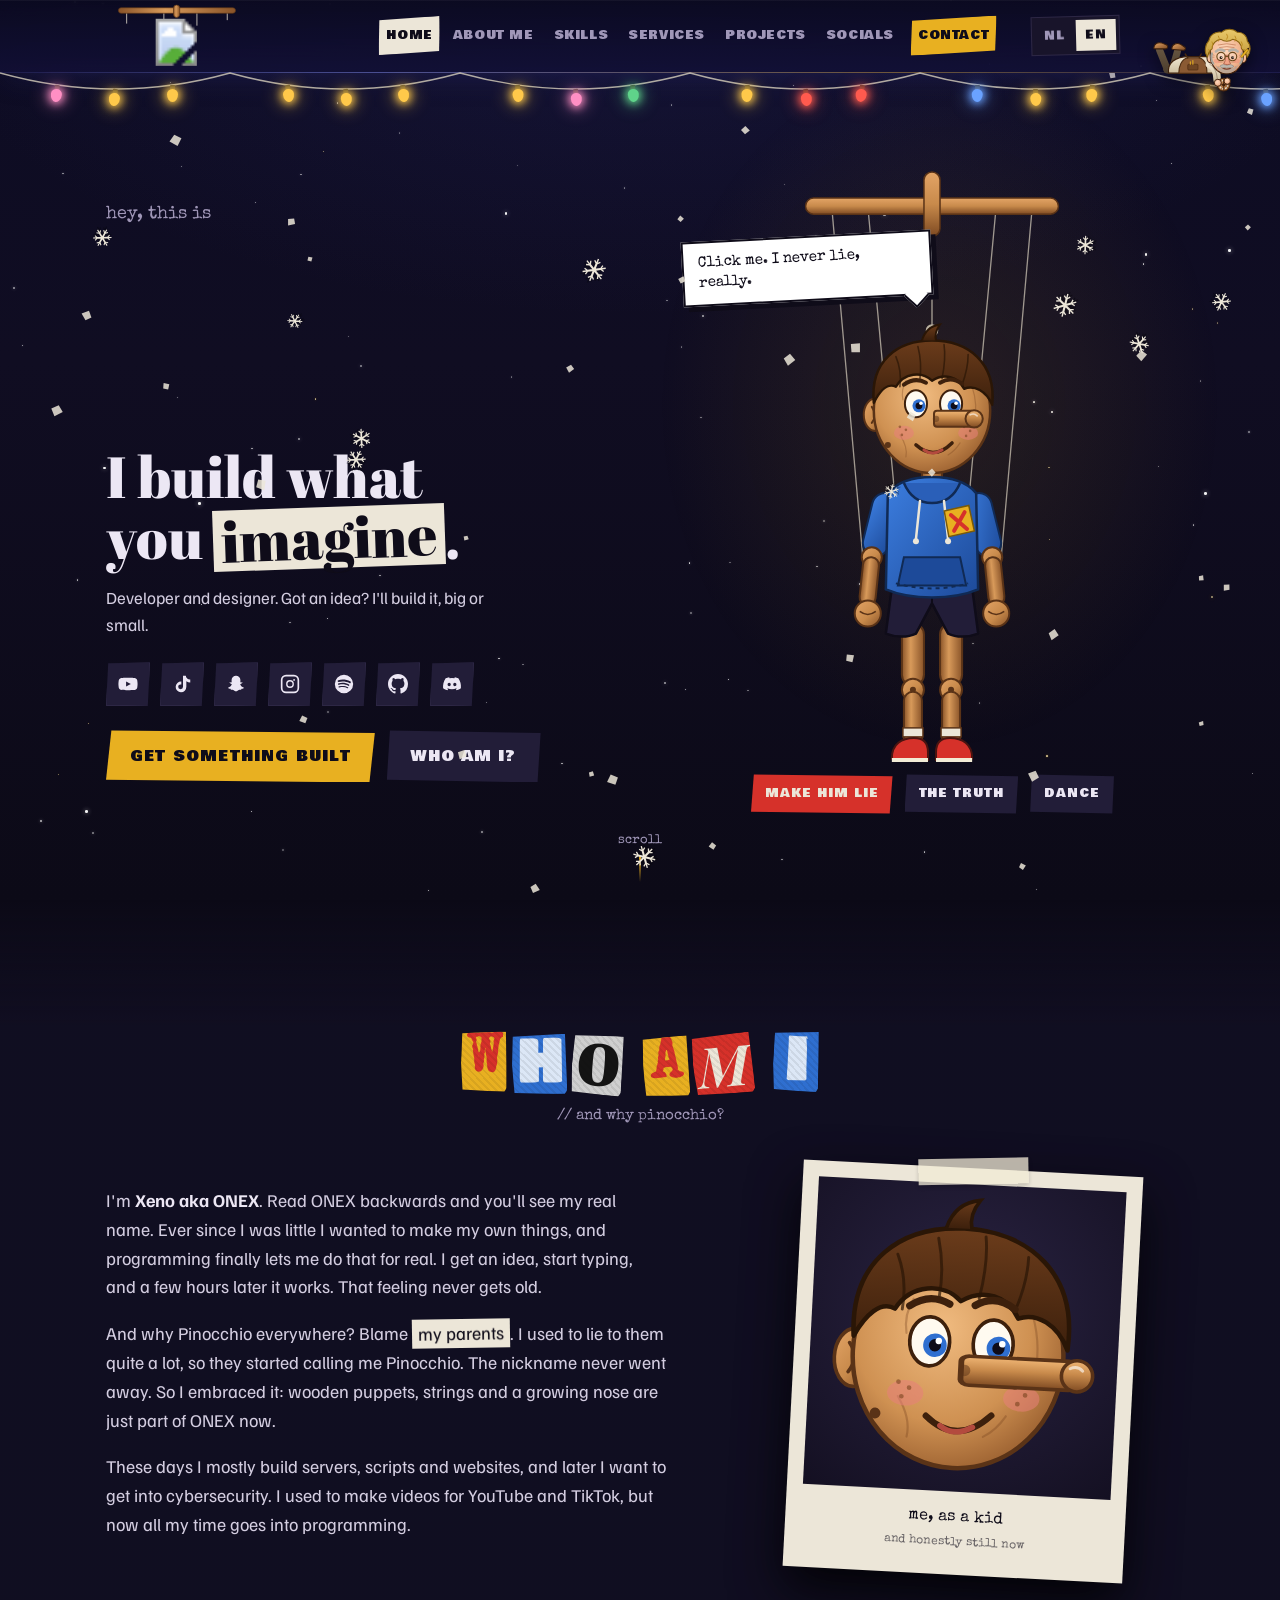
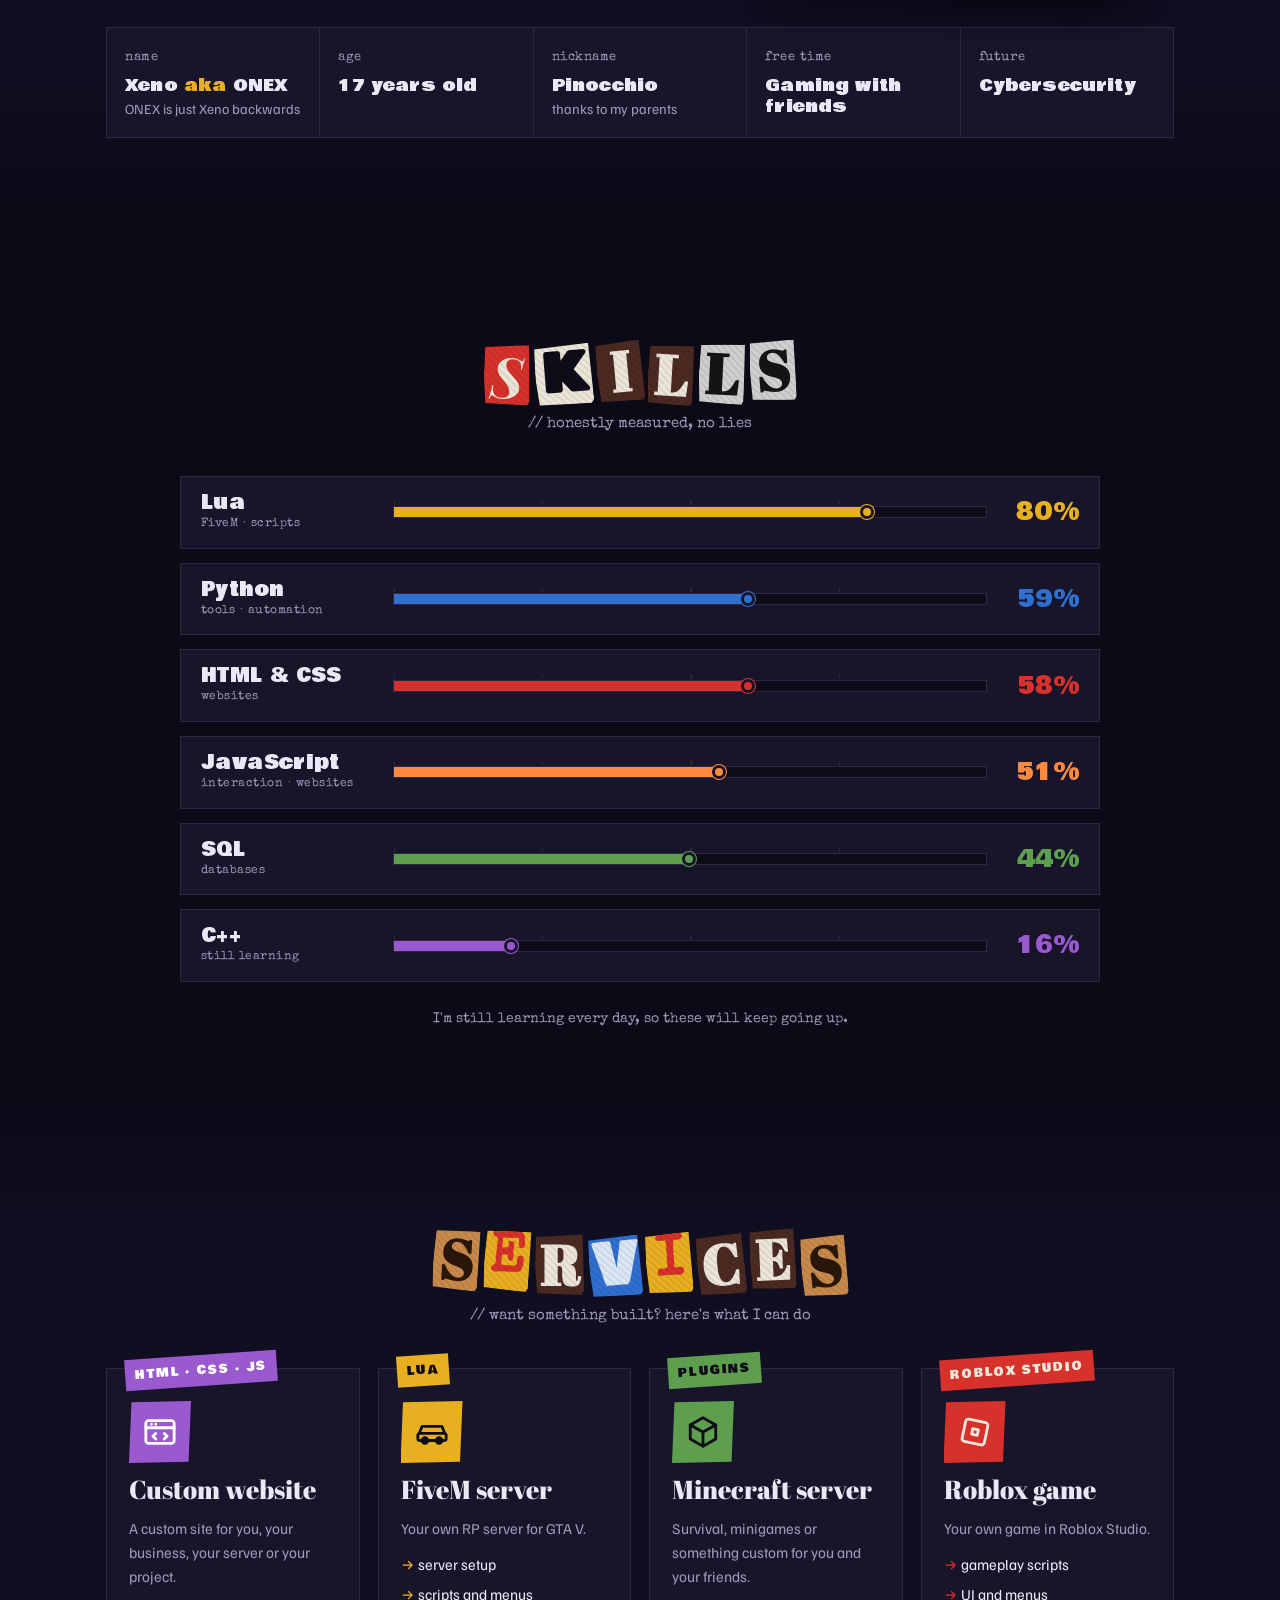
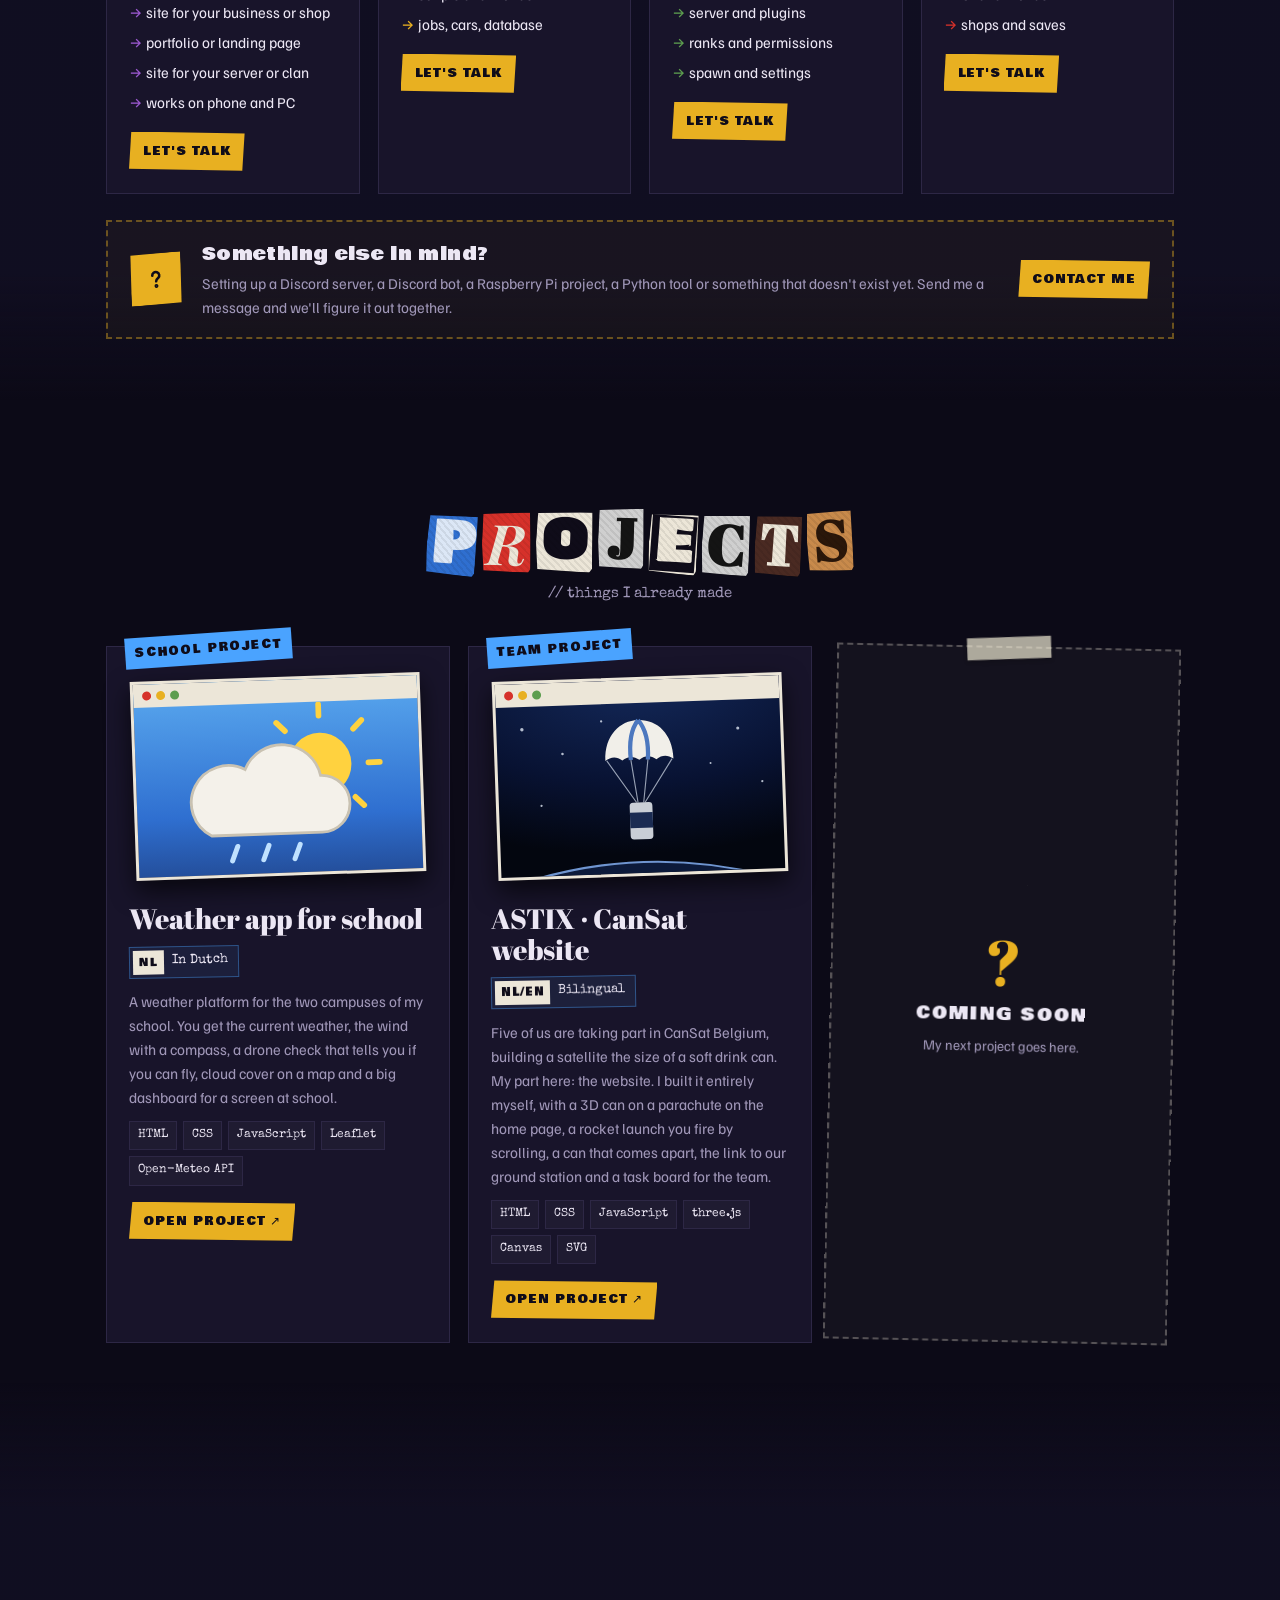
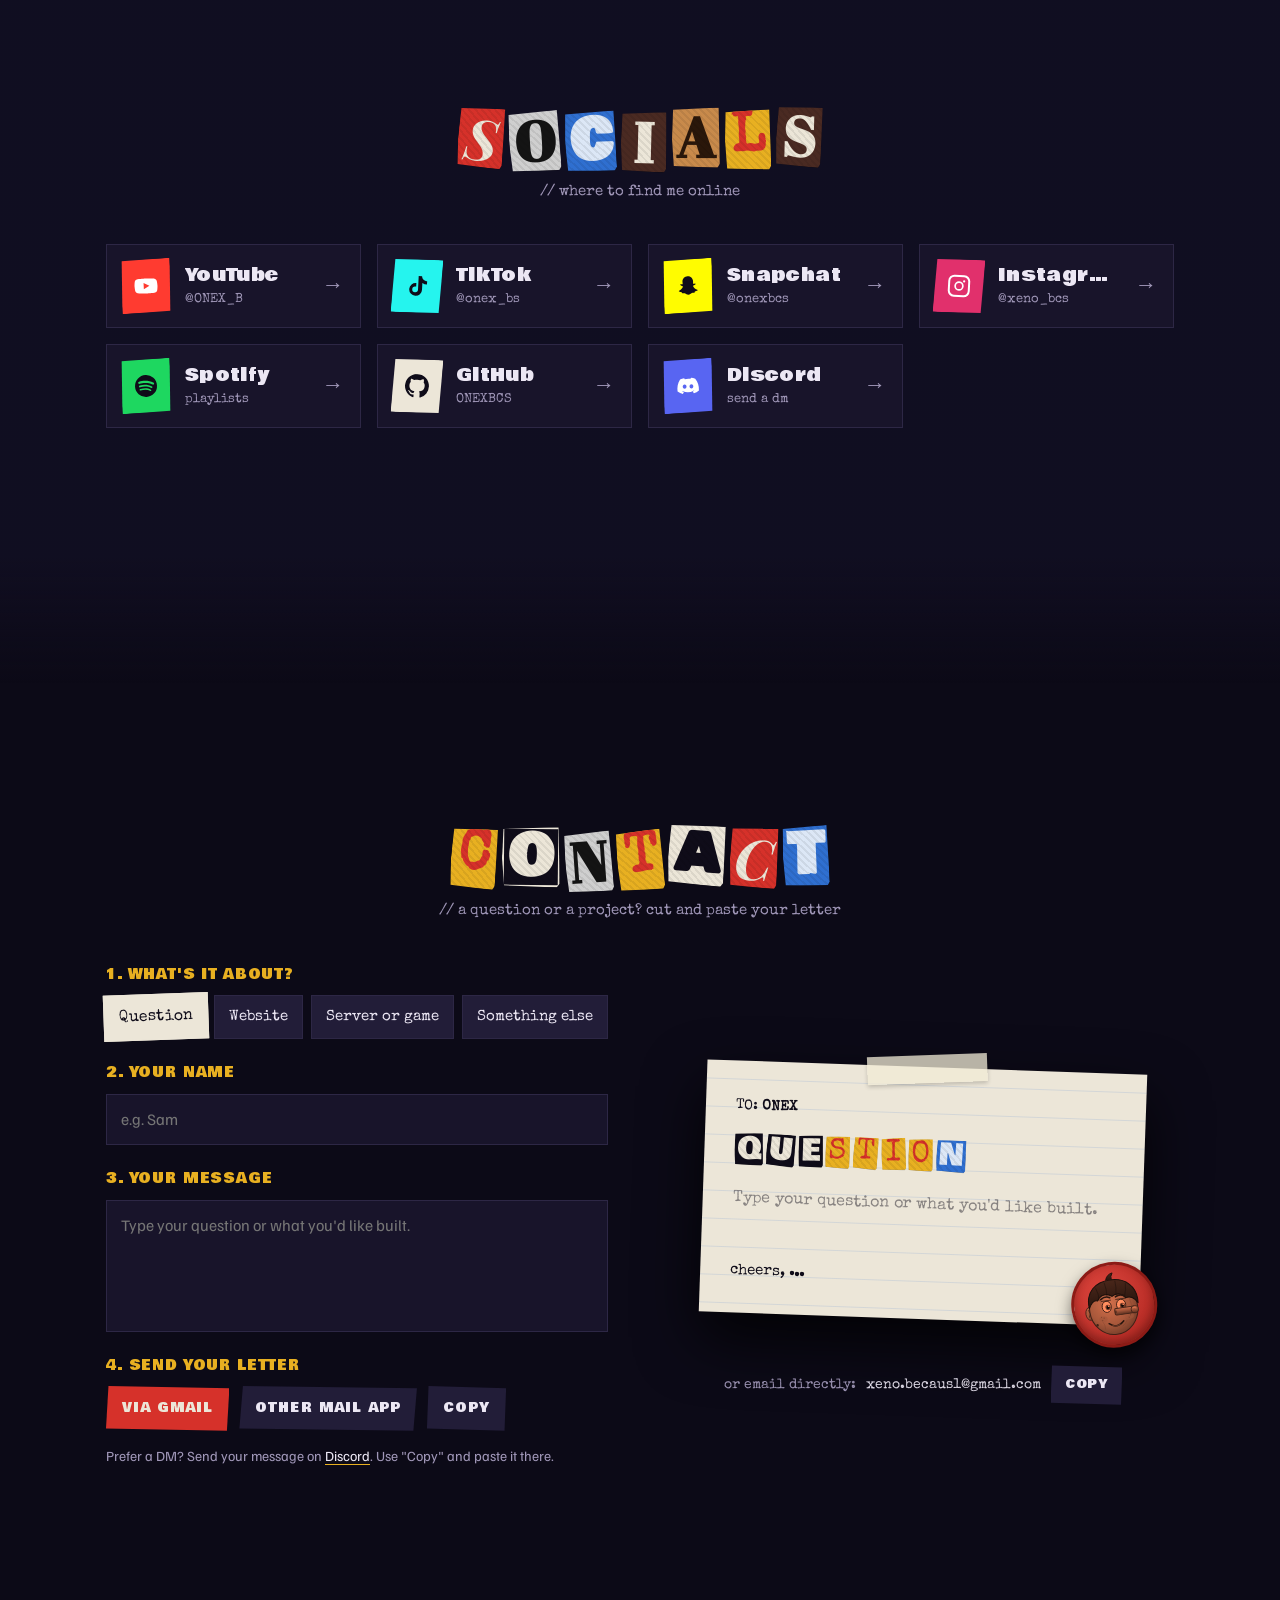
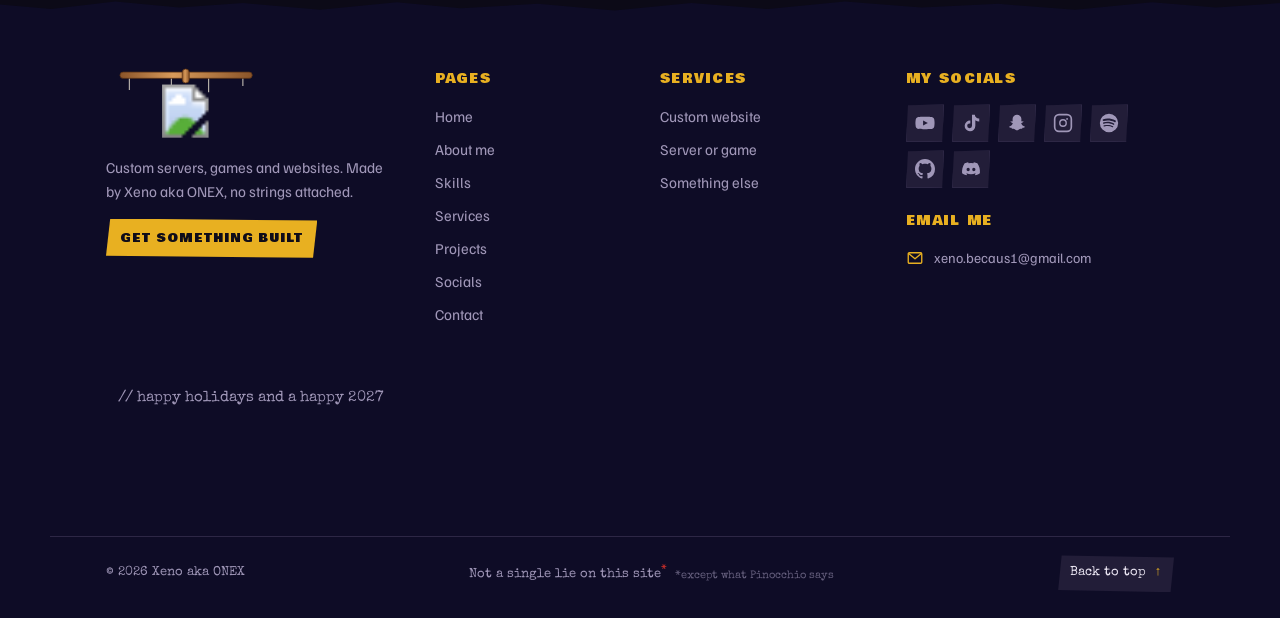
==== commit b7f7e9fd: "Kerst: lichtjes aan het touw, mutsen en bordje weg Co-Authored-By: Claude Opus 5.5 <noreply@anthropi" ====
--- a/index.html
+++ b/index.html
@@ -16,7 +16,7 @@
 <link rel="preconnect" href="https://fonts.gstatic.com" crossorigin>
 <link rel="stylesheet" href="https://fonts.googleapis.com/css2?family=Abril+Fatface&family=Bowlby+One&family=Familjen+Grotesk:wght@400;500;700&family=Special+Elite&family=Rubik+Mono+One&family=Playfair+Display:ital,wght@1,900&display=swap">
 <link rel="stylesheet" href="assets/css/style.css?v=68">
-<link rel="stylesheet" href="assets/css/kerst.css?v=4"><!-- KERST: weg = standaard -->
+<link rel="stylesheet" href="assets/css/kerst.css?v=6"><!-- KERST: weg = standaard -->
 </head>
 <body>
 
@@ -499,7 +499,7 @@
 <script src="assets/js/main.js?v=66"></script>
 <script src="assets/js/companion.js?v=66"></script>
 <script src="assets/js/cricket.js?v=66"></script>
-<script src="assets/js/kerst.js?v=2"></script><!-- KERST: weg = standaard -->
+<script src="assets/js/kerst.js?v=3"></script><!-- KERST: weg = standaard -->
 
 </body>
 </html>
--- a/assets/css/kerst.css
+++ b/assets/css/kerst.css
@@ -40,3 +40,11 @@
 .kerst .xm-foot{margin:20px 0 0;text-align:center;font-family:var(--f-type);font-size:15px;color:var(--muted)}
 
 @media (prefers-reduced-motion:reduce){.kerst .xm-f,.kerst .xm-banner{animation:none}}
+
+/* lights on the twine */
+.kerst .xm-bulb{position:absolute;width:11px;height:17px;margin-left:-5.5px;transform-origin:50% 0;transform:rotate(var(--r))}
+.kerst .xm-bulb::before{content:"";position:absolute;left:3px;top:0;width:5px;height:5px;border-radius:1px;background:#3a3328}
+.kerst .xm-bulb::after{content:"";position:absolute;left:0;top:4px;width:11px;height:13px;border-radius:50% 50% 50% 50% / 40% 40% 60% 60%;background:var(--c);
+  box-shadow:0 0 8px 2px var(--c),0 0 18px 4px color-mix(in srgb,var(--c) 45%,transparent);animation:xmGlow 3s ease-in-out infinite;animation-delay:var(--dl)}
+@keyframes xmGlow{0%,100%{opacity:1}50%{opacity:.45;box-shadow:0 0 3px 1px var(--c)}}
+@media (prefers-reduced-motion:reduce){.kerst .xm-bulb::after{animation:none}}
